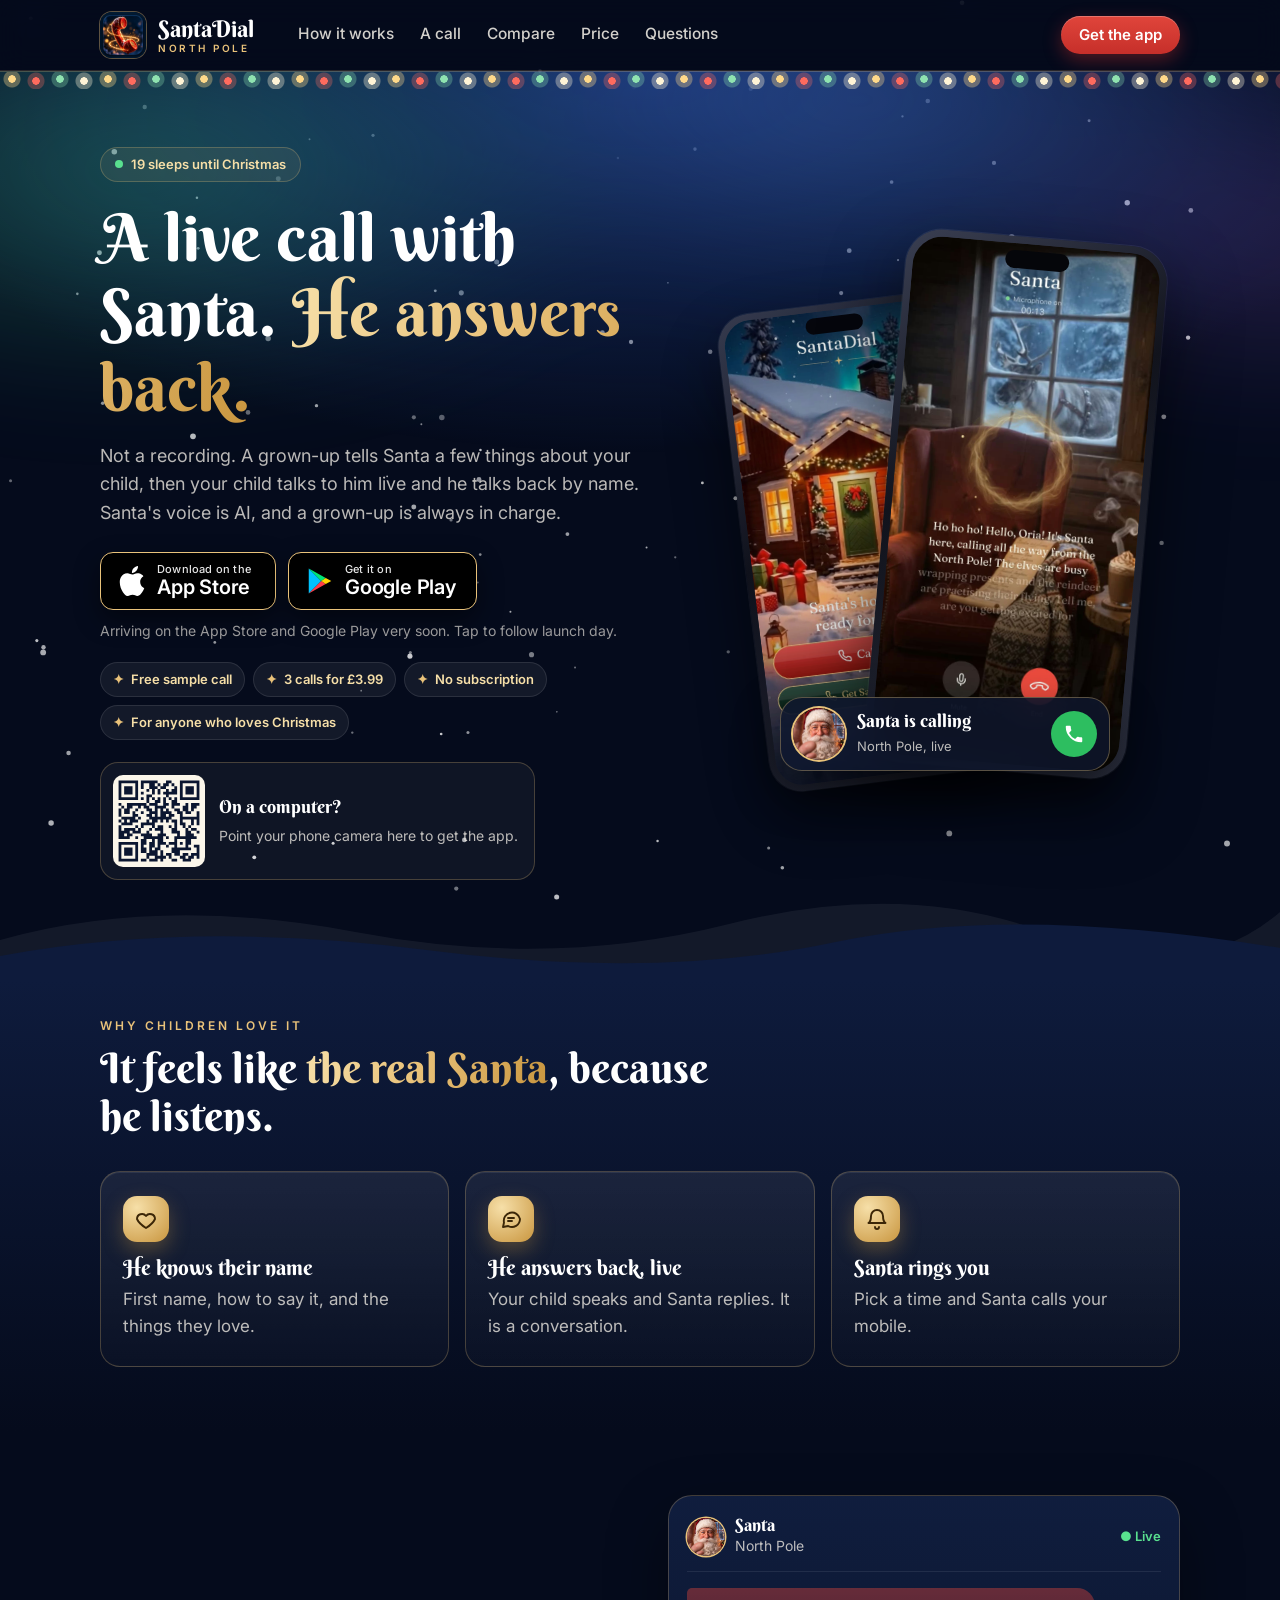
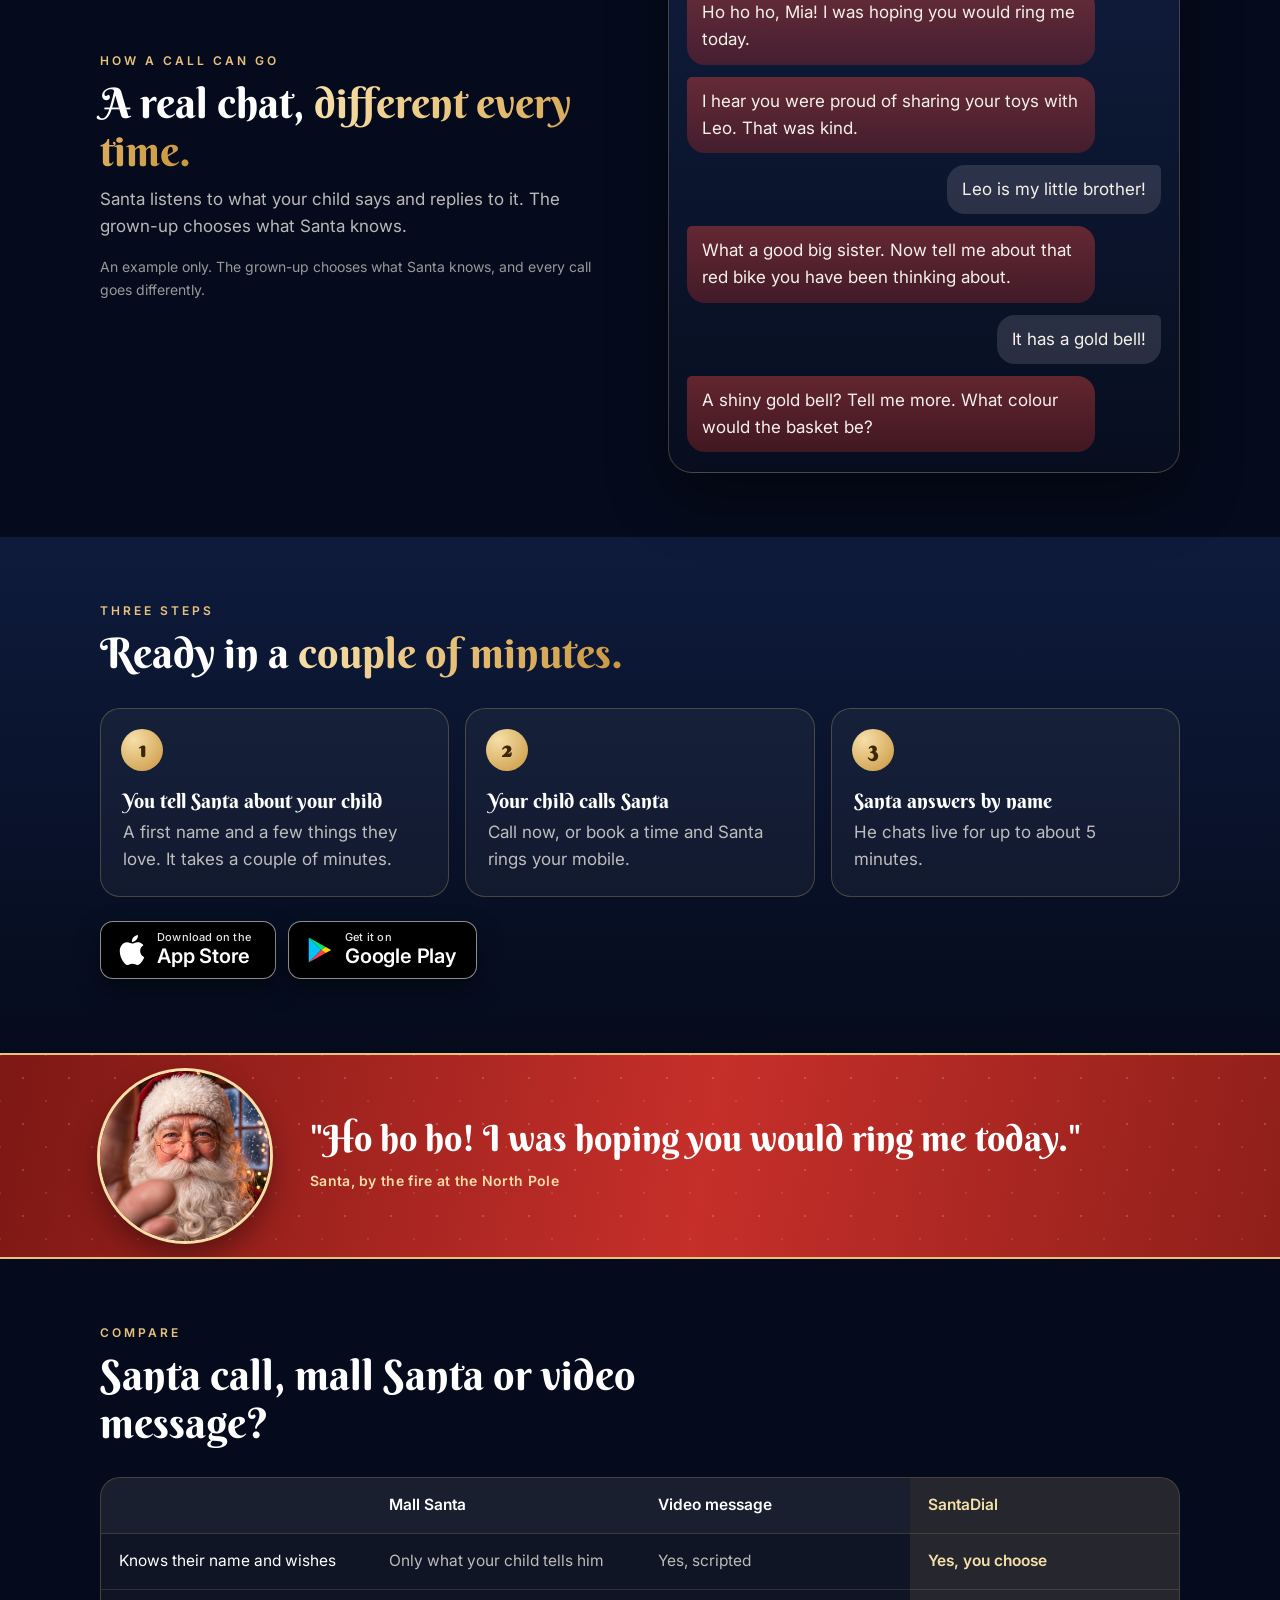
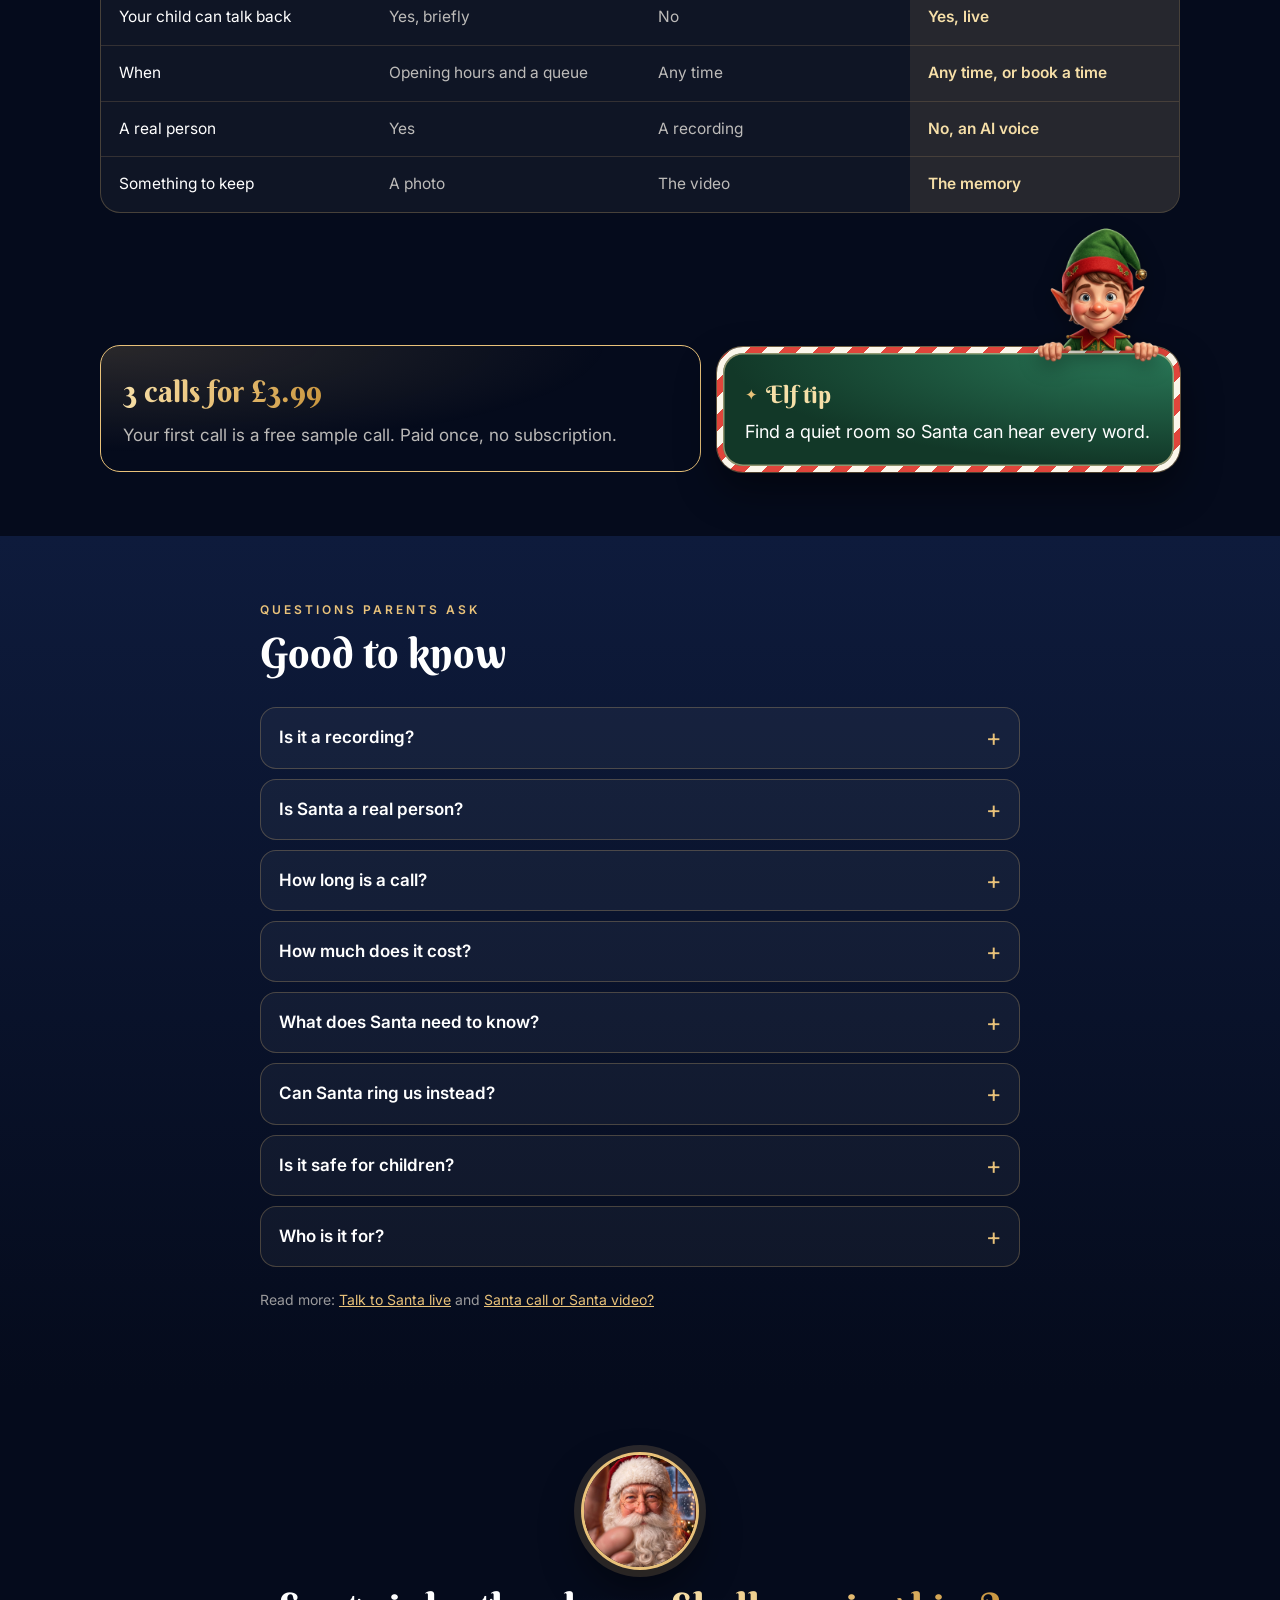
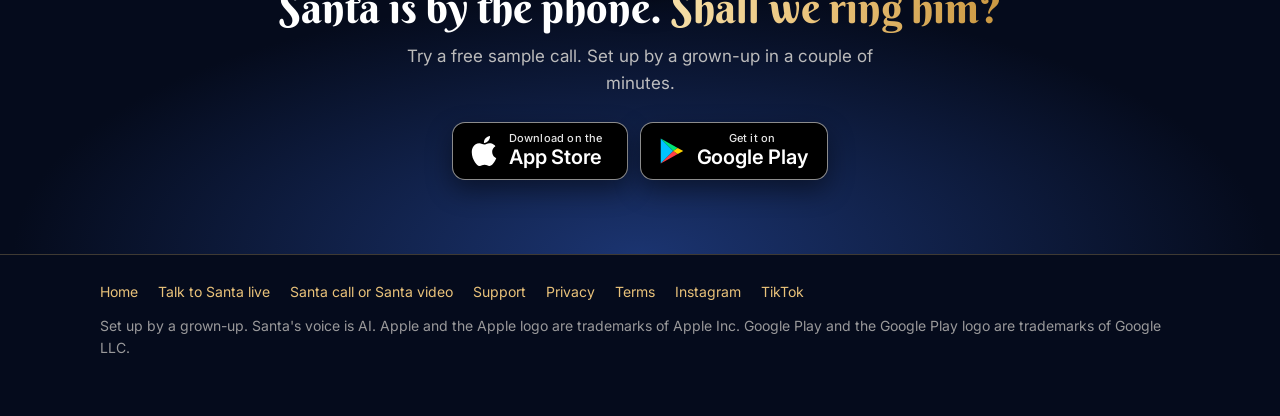
==== index.html @ 5e05ce65 "Redesign home page: nav bar, store buttons, festive font, Santa band, Elf tip block Co-Authored-By: " ====
<!doctype html>
<html lang="en-GB">
<head>
<meta charset="utf-8">
<meta name="viewport" content="width=device-width, initial-scale=1, viewport-fit=cover">
<title>SantaDial: a live call with Santa, not a recording</title>
<meta name="description" content="A live phone call with Santa who answers back by name. A grown-up sets it up and your child talks to him live. Try a free sample call.">
<meta property="og:title" content="SantaDial: a live call with Santa, not a recording">
<meta property="og:description" content="A live phone call with Santa who answers back by name. A grown-up sets it up and your child talks to him live. Try a free sample call.">
<meta property="og:image" content="https://santadial.app/img/og.jpg">
<meta property="og:url" content="https://santadial.app/">
<meta name="twitter:card" content="summary_large_image">
<meta name="theme-color" content="#060E22">
<link rel="canonical" href="https://santadial.app/">
<link rel="icon" href="img/logo-256.jpg">
<link rel="apple-touch-icon" href="img/logo-256.jpg">
<link rel="preconnect" href="https://fonts.googleapis.com">
<link rel="preconnect" href="https://fonts.gstatic.com" crossorigin>
<link href="https://fonts.googleapis.com/css2?family=Berkshire+Swash&family=Inter:wght@400;500;600&display=swap" rel="stylesheet">
<style>
:root{--night:#050B1C;--navy:#0B1630;--navy2:#111F42;--gold:#E9C27A;--gold2:#F6DFA8;--red:#C62F2A;--red2:#E0453B;--green:#1F5B43;--text:#F5F1E8;--muted:rgba(245,241,232,.76);--line:rgba(233,194,122,.26);--card:rgba(255,255,255,.045)}
*{box-sizing:border-box}
html{scroll-behavior:smooth}
body{margin:0;background:var(--night);color:var(--text);font:17px/1.6 Inter,-apple-system,BlinkMacSystemFont,"Segoe UI",sans-serif;-webkit-font-smoothing:antialiased;overflow-x:hidden}
img{max-width:100%;display:block}
a{color:var(--gold)}
h1,h2,h3{font-family:'Berkshire Swash',Georgia,serif;font-weight:400;color:#fff;line-height:1.14;margin:0}
p{margin:0 0 16px;color:var(--muted)}
.wrap{max-width:1120px;margin:0 auto;padding:0 20px}
.gold{background:linear-gradient(100deg,#F6DFA8 0%,#E9C27A 45%,#C9963F 100%);-webkit-background-clip:text;background-clip:text;color:transparent}
.eyebrow{font-size:12px;letter-spacing:3px;color:var(--gold);font-weight:600;text-transform:uppercase}

/* top bar */
.top{position:sticky;top:0;z-index:20;backdrop-filter:blur(14px);-webkit-backdrop-filter:blur(14px);background:rgba(5,11,28,.72);border-bottom:1px solid rgba(233,194,122,.16)}
.top .wrap{display:flex;align-items:center;justify-content:space-between;height:70px;gap:16px}
.links{display:none;gap:26px;margin:0 auto 0 28px}.links a{color:var(--text);text-decoration:none;font-weight:500;font-size:15.5px;opacity:.86;padding:6px 0;border-bottom:2px solid transparent;transition:.2s}.links a:hover{opacity:1;color:var(--gold2);border-color:var(--gold)}
.brand{display:flex;align-items:center;gap:12px;text-decoration:none;font-family:'Berkshire Swash',Georgia,serif;font-size:23px;color:#fff}
.brand small{display:block;font:600 10px/1 Inter,sans-serif;letter-spacing:2.5px;color:var(--gold);text-transform:uppercase;margin-top:3px}
.brand span{line-height:1}
.brand img{width:46px;height:46px;border-radius:12px;box-shadow:0 0 0 1px rgba(233,194,122,.4)}
.pill{display:inline-flex;align-items:center;height:38px;padding:0 18px;border-radius:19px;background:linear-gradient(180deg,var(--red2),var(--red));color:#fff;font-weight:600;font-size:15px;text-decoration:none;box-shadow:0 6px 18px rgba(198,47,42,.4),inset 0 1px 0 rgba(255,255,255,.25)}
.lights{height:18px;margin-bottom:-18px;position:relative;z-index:19;pointer-events:none;border-top:1px solid rgba(233,194,122,.25);
 background:radial-gradient(circle at 12px 7px,#FFD98A 0 3.5px,rgba(255,217,138,.35) 4px 8px,transparent 9px) 0 0/96px 18px repeat-x,
 radial-gradient(circle at 36px 9px,#FF6B5E 0 3.5px,rgba(255,107,94,.3) 4px 8px,transparent 9px) 0 0/96px 18px repeat-x,
 radial-gradient(circle at 60px 7px,#8FE3B0 0 3.5px,rgba(143,227,176,.3) 4px 8px,transparent 9px) 0 0/96px 18px repeat-x,
 radial-gradient(circle at 84px 9px,#FFF4D6 0 3.5px,rgba(255,244,214,.35) 4px 8px,transparent 9px) 0 0/96px 18px repeat-x;
 animation:twinkle 3.2s ease-in-out infinite}
@keyframes twinkle{0%,100%{opacity:1;filter:brightness(1.1)}50%{opacity:.62;filter:brightness(.85)}}

/* hero */
.hero{position:relative;padding:54px 0 0;overflow:hidden;background:radial-gradient(ellipse 90% 60% at 50% 0%,#17306a 0%,rgba(11,22,48,0) 70%)}
.aurora{position:absolute;inset:-10% -20% auto;height:70%;pointer-events:none;filter:blur(60px);opacity:.55;
 background:radial-gradient(ellipse 40% 50% at 22% 30%,rgba(64,224,170,.55),transparent 70%),radial-gradient(ellipse 35% 45% at 62% 18%,rgba(90,150,255,.5),transparent 70%),radial-gradient(ellipse 30% 40% at 86% 40%,rgba(170,110,255,.38),transparent 70%);
 animation:drift 16s ease-in-out infinite alternate}
@keyframes drift{from{transform:translate3d(-3%,0,0) scale(1)}to{transform:translate3d(4%,3%,0) scale(1.12)}}
.hero .wrap{position:relative;display:grid;gap:36px;align-items:center}
.chip{display:inline-flex;align-items:center;gap:8px;padding:6px 14px;border-radius:999px;border:1px solid var(--line);background:rgba(233,194,122,.08);font-size:13px;font-weight:600;color:var(--gold2);margin-bottom:18px}
.chip i{width:8px;height:8px;border-radius:50%;background:#59E08F;box-shadow:0 0 0 0 rgba(89,224,143,.7);animation:ping 1.8s infinite}
@keyframes ping{to{box-shadow:0 0 0 10px rgba(89,224,143,0)}}
h1{font-size:clamp(36px,6.2vw,66px);letter-spacing:0;margin-bottom:16px}
.lede{font-size:18px;max-width:540px}
.stores{display:flex;flex-wrap:wrap;gap:12px;margin:24px 0 10px}
.store{display:inline-flex;align-items:center;gap:10px;height:58px;padding:0 20px 0 16px;min-width:176px;border-radius:13px;background:#000;border:1px solid rgba(255,255,255,.55);color:#fff;text-decoration:none;font-size:20px;font-weight:600;line-height:1.05;letter-spacing:-.2px;transition:transform .18s ease,box-shadow .18s ease,border-color .18s ease;box-shadow:0 10px 26px rgba(0,0,0,.45)}
.store svg{width:30px;height:30px;flex:none}
.store small{display:block;font-size:11px;font-weight:500;letter-spacing:.2px;opacity:.9;margin-bottom:2px}
.store:hover,.store:focus-visible{transform:translateY(-2px);border-color:var(--gold);box-shadow:0 14px 34px rgba(0,0,0,.55),0 0 0 4px rgba(233,194,122,.22)}
.js-hero .store{border-color:var(--gold);animation:pulse 2.2s ease-out infinite}.js-hero .store+.store{animation-delay:1.1s}
@keyframes pulse{0%{box-shadow:0 10px 26px rgba(0,0,0,.45),0 0 0 0 rgba(233,194,122,.75)}60%,100%{box-shadow:0 10px 26px rgba(0,0,0,.45),0 0 0 16px rgba(233,194,122,0)}}
.store.mine{border-color:var(--gold);box-shadow:0 10px 26px rgba(0,0,0,.45),0 0 0 3px rgba(233,194,122,.28)}
.fine{font-size:14px;color:rgba(245,241,232,.62)}
.facts{list-style:none;padding:0;margin:20px 0 0;display:flex;flex-wrap:wrap;gap:8px}
.facts li{padding:6px 12px;border-radius:999px;background:rgba(255,255,255,.06);border:1px solid rgba(255,255,255,.1);color:var(--gold2);font-size:13px;font-weight:600}
.facts li::before{content:"\2726";margin-right:7px;color:var(--gold)}

/* phones */
.stage{position:relative;height:500px;max-width:420px;width:100%;margin:8px auto 0}
.phone{position:absolute;width:232px;aspect-ratio:560/1141;border-radius:36px;padding:7px;background:linear-gradient(145deg,#3a3f52,#11131c 40%,#2a2e3d);box-shadow:0 30px 70px rgba(0,0,0,.6),0 0 0 1px rgba(255,255,255,.08)}
.phone img{width:100%;height:100%;object-fit:cover;border-radius:30px}
.phone::after{content:"";position:absolute;top:14px;left:50%;width:64px;height:18px;margin-left:-32px;border-radius:10px;background:#05060a}
.p1{left:50%;margin-left:-60px;top:0;transform:rotate(5deg);z-index:2;animation:float 7s ease-in-out infinite}
.p2{left:50%;margin-left:-190px;top:38px;transform:rotate(-7deg) scale(.9);opacity:.92;animation:float 7s ease-in-out -3.5s infinite}
@keyframes float{50%{translate:0 -10px}}
.ring{position:absolute;z-index:3;left:50%;bottom:26px;transform:translateX(-50%);display:flex;align-items:center;gap:12px;width:min(330px,94%);padding:10px 12px;border-radius:22px;background:rgba(14,22,46,.82);backdrop-filter:blur(16px);-webkit-backdrop-filter:blur(16px);border:1px solid rgba(233,194,122,.35);box-shadow:0 18px 44px rgba(0,0,0,.55);text-decoration:none;color:#fff}
.ring img{width:52px;height:52px;border-radius:50%;object-fit:cover;box-shadow:0 0 0 2px var(--gold)}
.ring b{display:block;font-family:'Berkshire Swash',Georgia,serif;font-weight:500;font-size:18px;line-height:1.2}
.ring span{font-size:13px;color:var(--muted)}
.ring .go{margin-left:auto;width:46px;height:46px;border-radius:50%;background:#2DBE60;display:grid;place-items:center;flex:none;animation:ringing 1.6s infinite}
.ring .go svg{width:22px;height:22px}
@keyframes ringing{0%{box-shadow:0 0 0 0 rgba(45,190,96,.6)}70%,100%{box-shadow:0 0 0 16px rgba(45,190,96,0)}}
.drift{display:block;width:100%;height:90px;margin-top:10px;position:relative}

/* sections */
section{padding:64px 0;scroll-margin-top:70px}#price{scroll-margin-top:90px}
.snowy{background:linear-gradient(180deg,#0E1B3C 0%,var(--night) 100%)}
.head{max-width:640px;margin:0 0 30px}
h2{font-size:clamp(28px,4vw,42px);margin:10px 0 10px}
h3{font-size:21px;margin-bottom:6px}
.cards{display:grid;gap:16px}
.card{border:1px solid var(--line);border-radius:20px;padding:24px 22px 10px;background:linear-gradient(180deg,rgba(255,255,255,.07),rgba(255,255,255,.02));box-shadow:inset 0 1px 0 rgba(255,255,255,.08);transition:transform .25s ease,border-color .25s ease}
.card:hover{transform:translateY(-4px);border-color:rgba(233,194,122,.6)}
.ico{width:46px;height:46px;border-radius:14px;display:grid;place-items:center;margin-bottom:14px;background:radial-gradient(circle at 30% 25%,#F6DFA8,#C9963F);box-shadow:0 8px 20px rgba(201,150,63,.35)}
.ico svg{width:24px;height:24px;stroke:#3b2607;fill:none;stroke-width:1.9;stroke-linecap:round;stroke-linejoin:round}
.two{display:grid;gap:36px;align-items:center}
.chat{border:1px solid var(--line);border-radius:24px;padding:20px 18px 8px;background:linear-gradient(180deg,rgba(17,31,66,.9),rgba(8,14,32,.9));box-shadow:0 24px 60px rgba(0,0,0,.4)}
.chat .who{display:flex;align-items:center;gap:10px;padding-bottom:14px;margin-bottom:16px;border-bottom:1px solid rgba(255,255,255,.08);font-size:14px;color:var(--muted)}
.chat .who img{width:38px;height:38px;border-radius:50%;object-fit:cover;box-shadow:0 0 0 1.5px var(--gold)}
.chat .who b{display:block;color:#fff;font-family:'Berkshire Swash',Georgia,serif;font-weight:500;font-size:17px;line-height:1.1}
.chat .who em{margin-left:auto;font-style:normal;color:#59E08F;font-weight:600;font-size:13px}
.chat p{margin:0 0 12px;padding:11px 15px;border-radius:18px;max-width:86%;color:var(--text);width:fit-content}
.chat .s{background:linear-gradient(180deg,rgba(224,69,59,.42),rgba(198,47,42,.3));border-top-left-radius:5px}
.chat .k{background:rgba(255,255,255,.13);margin-left:auto;border-top-right-radius:5px}
.steps{counter-reset:s;list-style:none;padding:0;margin:0;display:grid;gap:16px}
.steps li{counter-increment:s;position:relative;padding:22px 22px 22px 78px;border:1px solid var(--line);border-radius:20px;background:var(--card);color:var(--muted)}
.steps li::before{content:counter(s);position:absolute;left:20px;top:20px;width:42px;height:42px;border-radius:50%;background:radial-gradient(circle at 30% 25%,#F6DFA8,#C9963F);color:#3b2607;text-align:center;line-height:42px;font-family:'Berkshire Swash',Georgia,serif;font-size:21px;font-weight:600}
.steps b{color:#fff;display:block;font-family:'Berkshire Swash',Georgia,serif;font-weight:500;font-size:20px;margin-bottom:2px}
.band{position:relative;background:linear-gradient(100deg,#7d1814 0%,#C62F2A 55%,#8f1f1a 100%);border-top:2px solid var(--gold);border-bottom:2px solid var(--gold);overflow:hidden}
.band::before{content:"";position:absolute;inset:0;background:radial-gradient(circle,rgba(255,255,255,.5) 1.2px,transparent 1.6px) 0 0/46px 46px,radial-gradient(circle,rgba(255,255,255,.3) 1px,transparent 1.4px) 23px 23px/46px 46px;opacity:.35}
.band .wrap{position:relative;display:flex;align-items:center;gap:22px;padding-top:26px;padding-bottom:26px}
.band img{width:112px;height:112px;border-radius:50%;object-fit:cover;flex:none;box-shadow:0 0 0 3px var(--gold2),0 14px 30px rgba(0,0,0,.4)}
.band blockquote{margin:0}.band blockquote p{font-family:'Berkshire Swash',Georgia,serif;font-size:clamp(22px,3.4vw,36px);line-height:1.2;color:#fff;margin:0 0 6px}
.band cite{font-style:normal;font-size:14px;font-weight:600;letter-spacing:.3px;color:var(--gold2)}
.tablebox{border:1px solid var(--line);border-radius:20px;overflow:hidden;background:var(--card)}
table{width:100%;border-collapse:collapse;font-size:14px;table-layout:fixed}
th,td{padding:13px 10px;border-bottom:1px solid rgba(233,194,122,.16);text-align:left;vertical-align:top;word-wrap:break-word;color:var(--muted)}
tr:last-child td{border-bottom:0}
th{color:#fff;font-weight:600;background:rgba(255,255,255,.04);font-size:13px;word-wrap:normal;padding-left:6px;padding-right:6px}
th.us,td.us{color:var(--gold2);background:rgba(233,194,122,.1);font-weight:600}
td:first-child{color:#fff;width:27%}
.offer{display:grid;gap:16px;margin-top:22px;align-items:end}
.price{border:1.5px solid var(--gold);border-radius:20px;padding:22px;background:radial-gradient(ellipse at 0% 0%,rgba(233,194,122,.16),transparent 60%)}
.price b{font-family:'Berkshire Swash',Georgia,serif;font-size:30px;font-weight:500}
.price p{margin:6px 0 0}
.elf{position:relative;margin-top:112px;padding:6px;border-radius:26px;background:repeating-linear-gradient(135deg,#E0453B 0 12px,#FBF6EA 12px 24px);box-shadow:0 18px 40px rgba(0,0,0,.45),0 0 0 1px rgba(233,194,122,.5)}
.elf .in{height:100%;border-radius:20px;padding:22px 22px 20px;background:radial-gradient(ellipse at 100% 0%,#2a7a59 0%,#123828 70%);box-shadow:inset 0 0 0 1.5px rgba(246,223,168,.55)}
.elf img{position:absolute;right:18px;bottom:calc(100% - 15px);width:128px;height:auto;z-index:2;filter:drop-shadow(0 6px 10px rgba(0,0,0,.35))}
.elf span{display:block;font-family:'Berkshire Swash',Georgia,serif;font-size:24px;color:var(--gold2);margin-bottom:4px}
.elf span::before{content:"\2726";font-size:15px;margin-right:8px;vertical-align:3px;color:var(--gold)}
.elf p{margin:0;color:#fff;font-size:18px}
details{border:1px solid var(--line);border-radius:16px;padding:0 18px;margin-bottom:10px;background:var(--card);transition:border-color .2s}
details[open]{border-color:rgba(233,194,122,.6)}
summary{cursor:pointer;color:#fff;font-weight:600;padding:16px 28px 16px 0;list-style:none;position:relative}
summary::-webkit-details-marker{display:none}
summary::after{content:"+";position:absolute;right:0;top:11px;font-size:24px;font-weight:400;color:var(--gold);transition:transform .2s}
details[open] summary::after{transform:rotate(45deg)}
details p{margin:0 0 16px}
.final{text-align:center;position:relative;overflow:hidden;background:radial-gradient(ellipse 70% 80% at 50% 100%,#1b3470 0%,var(--night) 70%)}
.final .santa{width:112px;height:112px;border-radius:50%;object-fit:cover;margin:0 auto 18px;box-shadow:0 0 0 3px var(--gold),0 0 0 10px rgba(233,194,122,.16),0 20px 40px rgba(0,0,0,.5)}
.final .stores{justify-content:center}
.final p{max-width:520px;margin-left:auto;margin-right:auto}
.qr{display:none;align-items:center;gap:14px;margin-top:22px;padding:12px 16px 12px 12px;border:1px solid var(--line);border-radius:18px;background:var(--card);width:fit-content}
.qr img{width:92px;height:92px;border-radius:10px}
.qr b{display:block;color:#fff;font-family:'Berkshire Swash',Georgia,serif;font-weight:500;font-size:18px}
.qr span{font-size:14px;color:var(--muted)}
footer{border-top:1px solid var(--line);padding:26px 0 110px;font-size:14px}
footer nav{display:flex;flex-wrap:wrap;gap:8px 20px;margin-bottom:12px}
footer a{text-decoration:none}footer a:hover{text-decoration:underline}

/* sticky mobile download bar */
.dock{position:fixed;left:10px;right:10px;bottom:calc(10px + env(safe-area-inset-bottom));z-index:30;display:flex;align-items:center;gap:10px;padding:9px 10px 9px 12px;border-radius:20px;background:rgba(10,18,40,.9);backdrop-filter:blur(16px);-webkit-backdrop-filter:blur(16px);border:1px solid rgba(233,194,122,.4);box-shadow:0 16px 40px rgba(0,0,0,.6);transform:translateY(140%);transition:transform .35s cubic-bezier(.2,.8,.2,1)}
.dock.on{transform:none}
.dock img{width:40px;height:40px;border-radius:10px}
.dock b{display:block;font-size:15px;color:#fff;line-height:1.2}
.dock span{font-size:12.5px;color:var(--muted)}
.dock .store{margin-left:auto;height:44px;min-width:0;padding:0 13px 0 10px;font-size:15px;border-radius:11px;box-shadow:none}
.dock .store svg{width:22px;height:22px}
.dock .store small{font-size:9px;margin-bottom:1px}
.dock .store.hide{display:none}

.rv{opacity:0;transform:translateY(22px);transition:opacity .7s ease,transform .7s ease}
.rv.in{opacity:1;transform:none}
:focus-visible{outline:2px solid var(--gold);outline-offset:3px}
@media(min-width:720px){.band img{width:170px;height:170px;margin:-10px 0}.band .wrap{gap:40px}.cards{grid-template-columns:repeat(3,1fr)}.steps{grid-template-columns:repeat(3,1fr)}.steps li{padding:76px 22px 22px}.offer{grid-template-columns:1.3fr 1fr}table{font-size:15.5px}th,td{padding:15px 18px}th{font-size:15.5px;padding:15px 18px}}
@media(min-width:940px){.links{display:flex}.hero{padding-top:76px}.hero .wrap{grid-template-columns:1.1fr .9fr}.stage{height:560px}.phone{width:262px}.p2{margin-left:-215px}.two{grid-template-columns:1fr 1fr;gap:56px}.qr{display:flex}.dock{display:none}footer{padding-bottom:40px}}
@media(max-width:380px){.store{min-width:0;flex:1;padding:0 12px 0 10px;font-size:17px}.store svg{width:26px;height:26px}}
@media(prefers-reduced-motion:reduce){*{animation:none!important;scroll-behavior:auto}.rv{opacity:1;transform:none;transition:none}}
</style>
<script type="application/ld+json">{"@context": "https://schema.org", "@type": "FAQPage", "mainEntity": [{"@type": "Question", "name": "Is it a recording?", "acceptedAnswer": {"@type": "Answer", "text": "No. Santa answers live. He listens to what your child says and replies to it, so every call goes a little differently."}}, {"@type": "Question", "name": "Is Santa a real person?", "acceptedAnswer": {"@type": "Answer", "text": "No. Santa's voice is AI, and we say so up front. A grown-up sets everything up and stays in charge."}}, {"@type": "Question", "name": "How long is a call?", "acceptedAnswer": {"@type": "Answer", "text": "A call lasts up to about 5 minutes. Santa wraps up kindly, and may run slightly over so he can answer your child's last question."}}, {"@type": "Question", "name": "How much does it cost?", "acceptedAnswer": {"@type": "Answer", "text": "Your first call is a free sample call, once per family. It is a short taste of the full call, which lasts up to about 5 minutes. After that it is 3 calls for £3.99 in the UK, paid once with no subscription. The price in your own store may differ."}}, {"@type": "Question", "name": "What does Santa need to know?", "acceptedAnswer": {"@type": "Answer", "text": "Just a first name. You can also tell him how to say it, their age, brothers and sisters, pets, wishes and what they are proud of. We never ask for a surname, address, school or photos."}}, {"@type": "Question", "name": "Can Santa ring us instead?", "acceptedAnswer": {"@type": "Answer", "text": "Yes. In the grown-ups area you confirm your own UK mobile number with a text code and choose a time. Santa rings you then, and it uses one call."}}, {"@type": "Question", "name": "Is it safe for children?", "acceptedAnswer": {"@type": "Answer", "text": "Grown-ups set it up behind a grown-ups check. Santa never asks children for personal information. If a child shares something sensitive he responds kindly and points them to a trusted grown-up. The app has no adverts and no tracking."}}, {"@type": "Question", "name": "Who is it for?", "acceptedAnswer": {"@type": "Answer", "text": "It is for anyone who loves Christmas. Many callers are children, and big kids, grandparents and whole families are just as welcome. A carer or family member can also set it up for an older person, for example someone with a learning disability."}}]}</script>
</head>
<body><div id="page">

<header class="top"><div class="wrap">
 <a class="brand" href="./"><img src="img/logo-256.jpg" alt="SantaDial logo" width="46" height="46"><span>SantaDial<small>North Pole</small></span></a>
 <nav class="links" aria-label="Main"><a href="#how">How it works</a><a href="#call">A call</a><a href="#compare">Compare</a><a href="#price">Price</a><a href="#faq">Questions</a></nav>
 <a class="pill js-best" href="get/?src=home">Get the app</a>
</div></header>
<div class="lights" aria-hidden="true"></div>

<main>
<div class="hero">
 <div class="aurora" aria-hidden="true"></div>
 <div class="wrap">
  <div>
   <div class="chip"><i></i><span id="sleeps">Santa is taking calls at the North Pole</span></div>
   <h1>A live call with Santa. <span class="gold">He answers back.</span></h1>
   <p class="lede">Not a recording. A grown-up tells Santa a few things about your child, then your child talks to him live and he talks back by name. Santa's voice is AI, and a grown-up is always in charge.</p>
   <div class="stores js-hero">
 <a class="store js-ios" href="get/?src=home" aria-label="Download on the App Store"><svg viewBox="0 0 24 24" aria-hidden="true"><path fill="#fff" d="M12.152 6.896c-.948 0-2.415-1.078-3.96-1.04-2.04.027-3.91 1.183-4.961 3.014-2.117 3.675-.546 9.103 1.519 12.09 1.013 1.454 2.208 3.09 3.792 3.039 1.52-.065 2.09-.987 3.935-.987 1.831 0 2.35.987 3.96.948 1.637-.026 2.676-1.48 3.676-2.948 1.156-1.688 1.636-3.325 1.662-3.415-.039-.013-3.182-1.221-3.22-4.857-.026-3.04 2.48-4.494 2.597-4.559-1.429-2.09-3.623-2.324-4.39-2.376-2-.156-3.675 1.09-4.61 1.09zM15.53 3.83c.843-1.012 1.4-2.427 1.245-3.83-1.207.052-2.662.805-3.532 1.818-.78.896-1.454 2.338-1.273 3.714 1.338.104 2.715-.688 3.559-1.701"/></svg><span><small>Download on the</small>App Store</span></a>
 <a class="store js-android" href="get/?src=home" aria-label="Get it on Google Play"><svg viewBox="0 0 24 24" aria-hidden="true"><polygon fill="#00C3FF" points="3,2 3,22 13,12"/><polygon fill="#00E676" points="3,2 13,12 16.6,9.6"/><polygon fill="#FF3D47" points="3,22 13,12 16.6,14.4"/><polygon fill="#FFD400" points="16.6,9.6 21,12 16.6,14.4 13,12"/></svg><span><small>Get it on</small>Google Play</span></a>
</div>
   <p class="fine" id="storenote">Try a free sample call. For iPhone and Android.</p>
   <ul class="facts"><li>Free sample call</li><li>3 calls for £3.99</li><li>No subscription</li><li>For anyone who loves Christmas</li></ul>
   <div class="qr"><img src="img/qr-get.svg" alt="QR code to get the SantaDial app" width="92" height="92"><div><b>On a computer?</b><span>Point your phone camera here to get the app.</span></div></div>
  </div>
  <div class="stage">
   <div class="phone p2"><img src="img/screen-home.jpg" alt="SantaDial app home screen showing Santa's cottage and a Call Santa button" width="560" height="1141"></div>
   <div class="phone p1"><img src="img/screen-call.jpg" alt="A live SantaDial call with Santa's words on screen" width="560" height="1141"></div>
   <a class="ring js-best" href="get/?src=home" aria-label="Santa is calling. Get the app to answer."><img src="img/santa.jpg" alt="" width="52" height="52"><div><b>Santa is calling</b><span>North Pole, live</span></div><div class="go"><svg viewBox="0 0 24 24" fill="#fff"><path d="M6.6 10.8a15.1 15.1 0 0 0 6.6 6.6l2.2-2.2a1 1 0 0 1 1-.25c1.1.37 2.3.57 3.6.57a1 1 0 0 1 1 1V20a1 1 0 0 1-1 1A17 17 0 0 1 3 4a1 1 0 0 1 1-1h3.5a1 1 0 0 1 1 1c0 1.25.2 2.45.57 3.57a1 1 0 0 1-.25 1z"/></svg></div></a>
  </div>
 </div>
 <svg class="drift" viewBox="0 0 1440 90" preserveAspectRatio="none" aria-hidden="true"><path fill="rgba(255,255,255,.06)" d="M0 50 Q180 5 400 42 T820 34 T1180 44 T1440 22 V90 H0Z"/><path fill="#0E1B3C" d="M0 66 Q220 30 480 60 T940 52 T1440 58 V90 H0Z"/></svg>
</div>

<section class="snowy" id="how" style="padding-top:36px"><div class="wrap">
 <div class="head rv"><div class="eyebrow">Why children love it</div><h2>It feels like <span class="gold">the real Santa</span>, because he listens.</h2></div>
 <div class="cards">
  <div class="card rv"><div class="ico"><svg viewBox="0 0 24 24"><path d="M12 21s-7-4.4-9-9a5 5 0 0 1 9-3 5 5 0 0 1 9 3c-2 4.6-9 9-9 9z"/></svg></div><h3>He knows their name</h3><p>First name, how to say it, and the things they love.</p></div>
  <div class="card rv"><div class="ico"><svg viewBox="0 0 24 24"><path d="M21 12a8 8 0 0 1-11.8 7L4 20l1-4.5A8 8 0 1 1 21 12z"/><path d="M9 11h6M9 14h4"/></svg></div><h3>He answers back, live</h3><p>Your child speaks and Santa replies. It is a conversation.</p></div>
  <div class="card rv"><div class="ico"><svg viewBox="0 0 24 24"><path d="M6 9a6 6 0 1 1 12 0c0 6 2.5 7 2.5 7h-17S6 15 6 9z"/><path d="M10 20a2 2 0 0 0 4 0"/></svg></div><h3>Santa rings you</h3><p>Pick a time and Santa calls your mobile.</p></div>
 </div>
</div></section>

<section id="call"><div class="wrap two">
 <div class="rv">
  <div class="eyebrow">How a call can go</div>
  <h2>A real chat, <span class="gold">different every time.</span></h2>
  <p>Santa listens to what your child says and replies to it. The grown-up chooses what Santa knows.</p>
  <p class="fine">An example only. The grown-up chooses what Santa knows, and every call goes differently.</p>
 </div>
 <div class="chat rv" role="img" aria-label="Example conversation between Santa and a child called Mia">
  <div class="who"><img src="img/santa.jpg" alt="" width="38" height="38"><div><b>Santa</b>North Pole</div><em>&#9679; Live</em></div>
  <p class="s">Ho ho ho, Mia! I was hoping you would ring me today.</p>
  <p class="s">I hear you were proud of sharing your toys with Leo. That was kind.</p>
  <p class="k">Leo is my little brother!</p>
  <p class="s">What a good big sister. Now tell me about that red bike you have been thinking about.</p>
  <p class="k">It has a gold bell!</p>
  <p class="s">A shiny gold bell? Tell me more. What colour would the basket be?</p>
 </div>
</div></section>

<section class="snowy"><div class="wrap">
 <div class="head rv"><div class="eyebrow">Three steps</div><h2>Ready in a <span class="gold">couple of minutes.</span></h2></div>
 <ol class="steps">
  <li class="rv"><b>You tell Santa about your child</b>A first name and a few things they love. It takes a couple of minutes.</li>
  <li class="rv"><b>Your child calls Santa</b>Call now, or book a time and Santa rings your mobile.</li>
  <li class="rv"><b>Santa answers by name</b>He chats live for up to about 5 minutes.</li>
 </ol>
 <div class="stores rv">
 <a class="store js-ios" href="get/?src=home" aria-label="Download on the App Store"><svg viewBox="0 0 24 24" aria-hidden="true"><path fill="#fff" d="M12.152 6.896c-.948 0-2.415-1.078-3.96-1.04-2.04.027-3.91 1.183-4.961 3.014-2.117 3.675-.546 9.103 1.519 12.09 1.013 1.454 2.208 3.09 3.792 3.039 1.52-.065 2.09-.987 3.935-.987 1.831 0 2.35.987 3.96.948 1.637-.026 2.676-1.48 3.676-2.948 1.156-1.688 1.636-3.325 1.662-3.415-.039-.013-3.182-1.221-3.22-4.857-.026-3.04 2.48-4.494 2.597-4.559-1.429-2.09-3.623-2.324-4.39-2.376-2-.156-3.675 1.09-4.61 1.09zM15.53 3.83c.843-1.012 1.4-2.427 1.245-3.83-1.207.052-2.662.805-3.532 1.818-.78.896-1.454 2.338-1.273 3.714 1.338.104 2.715-.688 3.559-1.701"/></svg><span><small>Download on the</small>App Store</span></a>
 <a class="store js-android" href="get/?src=home" aria-label="Get it on Google Play"><svg viewBox="0 0 24 24" aria-hidden="true"><polygon fill="#00C3FF" points="3,2 3,22 13,12"/><polygon fill="#00E676" points="3,2 13,12 16.6,9.6"/><polygon fill="#FF3D47" points="3,22 13,12 16.6,14.4"/><polygon fill="#FFD400" points="16.6,9.6 21,12 16.6,14.4 13,12"/></svg><span><small>Get it on</small>Google Play</span></a>
</div>
</div></section>

<div class="band"><div class="wrap">
 <img class="rv" src="img/santa.jpg" alt="Santa leaning in close to the camera at the North Pole" width="560" height="560" loading="lazy">
 <blockquote class="rv"><p>"Ho ho ho! I was hoping you would ring me today."</p><cite>Santa, by the fire at the North Pole</cite></blockquote>
</div></div>

<section id="compare"><div class="wrap">
 <div class="head rv"><div class="eyebrow">Compare</div><h2>Santa call, mall Santa or video message?</h2></div>
 <div class="tablebox rv"><table>
<tr><th></th><th>Mall Santa</th><th>Video message</th><th class="us">SantaDial</th></tr>
<tr><td>Knows their name and wishes</td><td>Only what your child tells him</td><td>Yes, scripted</td><td class="us">Yes, you choose</td></tr>
<tr><td>Your child can talk back</td><td>Yes, briefly</td><td>No</td><td class="us">Yes, live</td></tr>
<tr><td>When</td><td>Opening hours and a queue</td><td>Any time</td><td class="us">Any time, or book a time</td></tr>
<tr><td>A real person</td><td>Yes</td><td>A recording</td><td class="us">No, an AI voice</td></tr>
<tr><td>Something to keep</td><td>A photo</td><td>The video</td><td class="us">The memory</td></tr>
 </table></div>
 <div class="offer" id="price">
  <div class="price rv"><b class="gold" style="font-style:normal">3 calls for £3.99</b><p>Your first call is a free sample call. Paid once, no subscription.</p></div>
  <div class="elf rv"><img src="img/elf.png" alt="A smiling Christmas elf holding up the tip" width="330" height="350" loading="lazy"><div class="in"><span>Elf tip</span><p>Find a quiet room so Santa can hear every word.</p></div></div>
 </div>
</div></section>

<section class="snowy" id="faq"><div class="wrap" style="max-width:800px">
 <div class="head rv"><div class="eyebrow">Questions parents ask</div><h2>Good to know</h2></div>
<details><summary>Is it a recording?</summary><p>No. Santa answers live. He listens to what your child says and replies to it, so every call goes a little differently.</p></details>
<details><summary>Is Santa a real person?</summary><p>No. Santa&#x27;s voice is AI, and we say so up front. A grown-up sets everything up and stays in charge.</p></details>
<details><summary>How long is a call?</summary><p>A call lasts up to about 5 minutes. Santa wraps up kindly, and may run slightly over so he can answer your child&#x27;s last question.</p></details>
<details><summary>How much does it cost?</summary><p>Your first call is a free sample call, once per family. It is a short taste of the full call, which lasts up to about 5 minutes. After that it is 3 calls for £3.99 in the UK, paid once with no subscription. The price in your own store may differ.</p></details>
<details><summary>What does Santa need to know?</summary><p>Just a first name. You can also tell him how to say it, their age, brothers and sisters, pets, wishes and what they are proud of. We never ask for a surname, address, school or photos.</p></details>
<details><summary>Can Santa ring us instead?</summary><p>Yes. In the grown-ups area you confirm your own UK mobile number with a text code and choose a time. Santa rings you then, and it uses one call.</p></details>
<details><summary>Is it safe for children?</summary><p>Grown-ups set it up behind a grown-ups check. Santa never asks children for personal information. If a child shares something sensitive he responds kindly and points them to a trusted grown-up. The app has no adverts and no tracking.</p></details>
<details><summary>Who is it for?</summary><p>It is for anyone who loves Christmas. Many callers are children, and big kids, grandparents and whole families are just as welcome. A carer or family member can also set it up for an older person, for example someone with a learning disability.</p></details>
 <p class="fine" style="margin-top:22px">Read more: <a href="talk-to-santa-live/">Talk to Santa live</a> and <a href="santa-call-vs-santa-video/">Santa call or Santa video?</a></p>
</div></section>

<section class="final"><div class="wrap">
 <img class="santa rv" src="img/santa.jpg" alt="Santa taking a selfie at the North Pole" width="112" height="112" loading="lazy">
 <h2 class="rv">Santa is by the phone. <span class="gold">Shall we ring him?</span></h2>
 <p class="rv">Try a free sample call. Set up by a grown-up in a couple of minutes.</p>
 <div class="stores rv">
 <a class="store js-ios" href="get/?src=home" aria-label="Download on the App Store"><svg viewBox="0 0 24 24" aria-hidden="true"><path fill="#fff" d="M12.152 6.896c-.948 0-2.415-1.078-3.96-1.04-2.04.027-3.91 1.183-4.961 3.014-2.117 3.675-.546 9.103 1.519 12.09 1.013 1.454 2.208 3.09 3.792 3.039 1.52-.065 2.09-.987 3.935-.987 1.831 0 2.35.987 3.96.948 1.637-.026 2.676-1.48 3.676-2.948 1.156-1.688 1.636-3.325 1.662-3.415-.039-.013-3.182-1.221-3.22-4.857-.026-3.04 2.48-4.494 2.597-4.559-1.429-2.09-3.623-2.324-4.39-2.376-2-.156-3.675 1.09-4.61 1.09zM15.53 3.83c.843-1.012 1.4-2.427 1.245-3.83-1.207.052-2.662.805-3.532 1.818-.78.896-1.454 2.338-1.273 3.714 1.338.104 2.715-.688 3.559-1.701"/></svg><span><small>Download on the</small>App Store</span></a>
 <a class="store js-android" href="get/?src=home" aria-label="Get it on Google Play"><svg viewBox="0 0 24 24" aria-hidden="true"><polygon fill="#00C3FF" points="3,2 3,22 13,12"/><polygon fill="#00E676" points="3,2 13,12 16.6,9.6"/><polygon fill="#FF3D47" points="3,22 13,12 16.6,14.4"/><polygon fill="#FFD400" points="16.6,9.6 21,12 16.6,14.4 13,12"/></svg><span><small>Get it on</small>Google Play</span></a>
</div>
</div></section>
</main>

<footer><div class="wrap">
 <nav><a href="./">Home</a><a href="talk-to-santa-live/">Talk to Santa live</a><a href="santa-call-vs-santa-video/">Santa call or Santa video</a><a href="support/">Support</a><a href="privacy/">Privacy</a><a href="terms/">Terms</a><a href="https://www.instagram.com/santa_dial/">Instagram</a><a href="https://www.tiktok.com/@santa_dial">TikTok</a></nav>
 <p class="fine">Set up by a grown-up. Santa's voice is AI. Apple and the Apple logo are trademarks of Apple Inc. Google Play and the Google Play logo are trademarks of Google LLC.</p>
</div></footer>

<div class="dock" id="dock">
 <img src="img/logo-256.jpg" alt="" width="40" height="40">
 <div><b>SantaDial</b><span>Free sample call</span></div>
 <a class="store js-ios" href="get/?src=home" aria-label="Download on the App Store"><svg viewBox="0 0 24 24" aria-hidden="true"><path fill="#fff" d="M12.152 6.896c-.948 0-2.415-1.078-3.96-1.04-2.04.027-3.91 1.183-4.961 3.014-2.117 3.675-.546 9.103 1.519 12.09 1.013 1.454 2.208 3.09 3.792 3.039 1.52-.065 2.09-.987 3.935-.987 1.831 0 2.35.987 3.96.948 1.637-.026 2.676-1.48 3.676-2.948 1.156-1.688 1.636-3.325 1.662-3.415-.039-.013-3.182-1.221-3.22-4.857-.026-3.04 2.48-4.494 2.597-4.559-1.429-2.09-3.623-2.324-4.39-2.376-2-.156-3.675 1.09-4.61 1.09zM15.53 3.83c.843-1.012 1.4-2.427 1.245-3.83-1.207.052-2.662.805-3.532 1.818-.78.896-1.454 2.338-1.273 3.714 1.338.104 2.715-.688 3.559-1.701"/></svg><span><small>Download on the</small>App Store</span></a>
 <a class="store js-android" href="get/?src=home" aria-label="Get it on Google Play"><svg viewBox="0 0 24 24" aria-hidden="true"><polygon fill="#00C3FF" points="3,2 3,22 13,12"/><polygon fill="#00E676" points="3,2 13,12 16.6,9.6"/><polygon fill="#FF3D47" points="3,22 13,12 16.6,14.4"/><polygon fill="#FFD400" points="16.6,9.6 21,12 16.6,14.4 13,12"/></svg><span><small>Get it on</small>Google Play</span></a>
</div>

</div>
<script>
// LAUNCH SWITCHES: set to true when each store is live (same switches as get/index.html).
var IOS_LIVE = false;
var ANDROID_LIVE = false;
var APPLE_PT = ""; // Apple campaign provider token, optional
var IOS_URL = "https://apps.apple.com/app/id6823800189";
var ANDROID_URL = "https://play.google.com/store/apps/details?id=com.santadial.app";
(function () {
  var $$ = function (s) { return Array.prototype.slice.call(document.querySelectorAll(s)); };
  var src = (new URLSearchParams(location.search).get("src") || "home").replace(/[^a-z0-9_-]/gi, "").slice(0, 30) || "home";
  var soon = "get/?src=" + src;
  var ios = IOS_LIVE ? (APPLE_PT ? IOS_URL + "?pt=" + APPLE_PT + "&ct=" + src + "&mt=8" : IOS_URL) : soon;
  var android = ANDROID_LIVE ? ANDROID_URL + "&referrer=" + encodeURIComponent("utm_source=" + src + "&utm_medium=website") : soon;
  $$(".js-ios").forEach(function (a) { a.href = ios; });
  $$(".js-android").forEach(function (a) { a.href = android; });
  var ua = navigator.userAgent || "", isIOS = /iPhone|iPad|iPod/i.test(ua), isAndroid = /Android/i.test(ua);
  // Highlight this visitor's own store, and show only that one in the sticky bar.
  if (isIOS || isAndroid) {
    $$(isIOS ? ".js-ios" : ".js-android").forEach(function (a) { a.classList.add("mine"); });
    $$("#dock " + (isIOS ? ".js-android" : ".js-ios")).forEach(function (a) { a.classList.add("hide"); });
  } else { $$("#dock .js-android").forEach(function (a) { a.classList.add("hide"); }); }
  $$(".js-best").forEach(function (a) { a.href = isAndroid ? android : isIOS ? ios : soon; });
  if (!IOS_LIVE && !ANDROID_LIVE) document.getElementById("storenote").textContent = "Arriving on the App Store and Google Play very soon. Tap to follow launch day.";
  else if (!IOS_LIVE) document.getElementById("storenote").textContent = "Try a free sample call. On Google Play now, iPhone very soon.";
  else if (!ANDROID_LIVE) document.getElementById("storenote").textContent = "Try a free sample call. On the App Store now, Android very soon.";
  // Sleeps until Christmas
  var now = new Date(), y = now.getFullYear(), xmas = new Date(y, 11, 25);
  var days = Math.ceil((xmas - new Date(y, now.getMonth(), now.getDate())) / 864e5);
  if (days > 0 && days <= 120) document.getElementById("sleeps").textContent = days + (days === 1 ? " sleep" : " sleeps") + " until Christmas";
  // Sticky download bar appears once the hero buttons scroll away
  var dock = document.getElementById("dock"), hero = document.querySelector(".js-hero");
  if ("IntersectionObserver" in window) {
    new IntersectionObserver(function (e) { dock.classList.toggle("on", !e[0].isIntersecting && e[0].boundingClientRect.top < 0); }).observe(hero);
    var io = new IntersectionObserver(function (es) { es.forEach(function (e) { if (e.isIntersecting) { e.target.classList.add("in"); io.unobserve(e.target); } }); }, { rootMargin: "0px 0px -8% 0px" });
    $$(".rv").forEach(function (el, i) { el.style.transitionDelay = (i % 3) * 80 + "ms"; io.observe(el); });
  } else { $$(".rv").forEach(function (el) { el.classList.add("in"); }); }
})();
</script>
<script src="snow.js"></script>
</body></html>
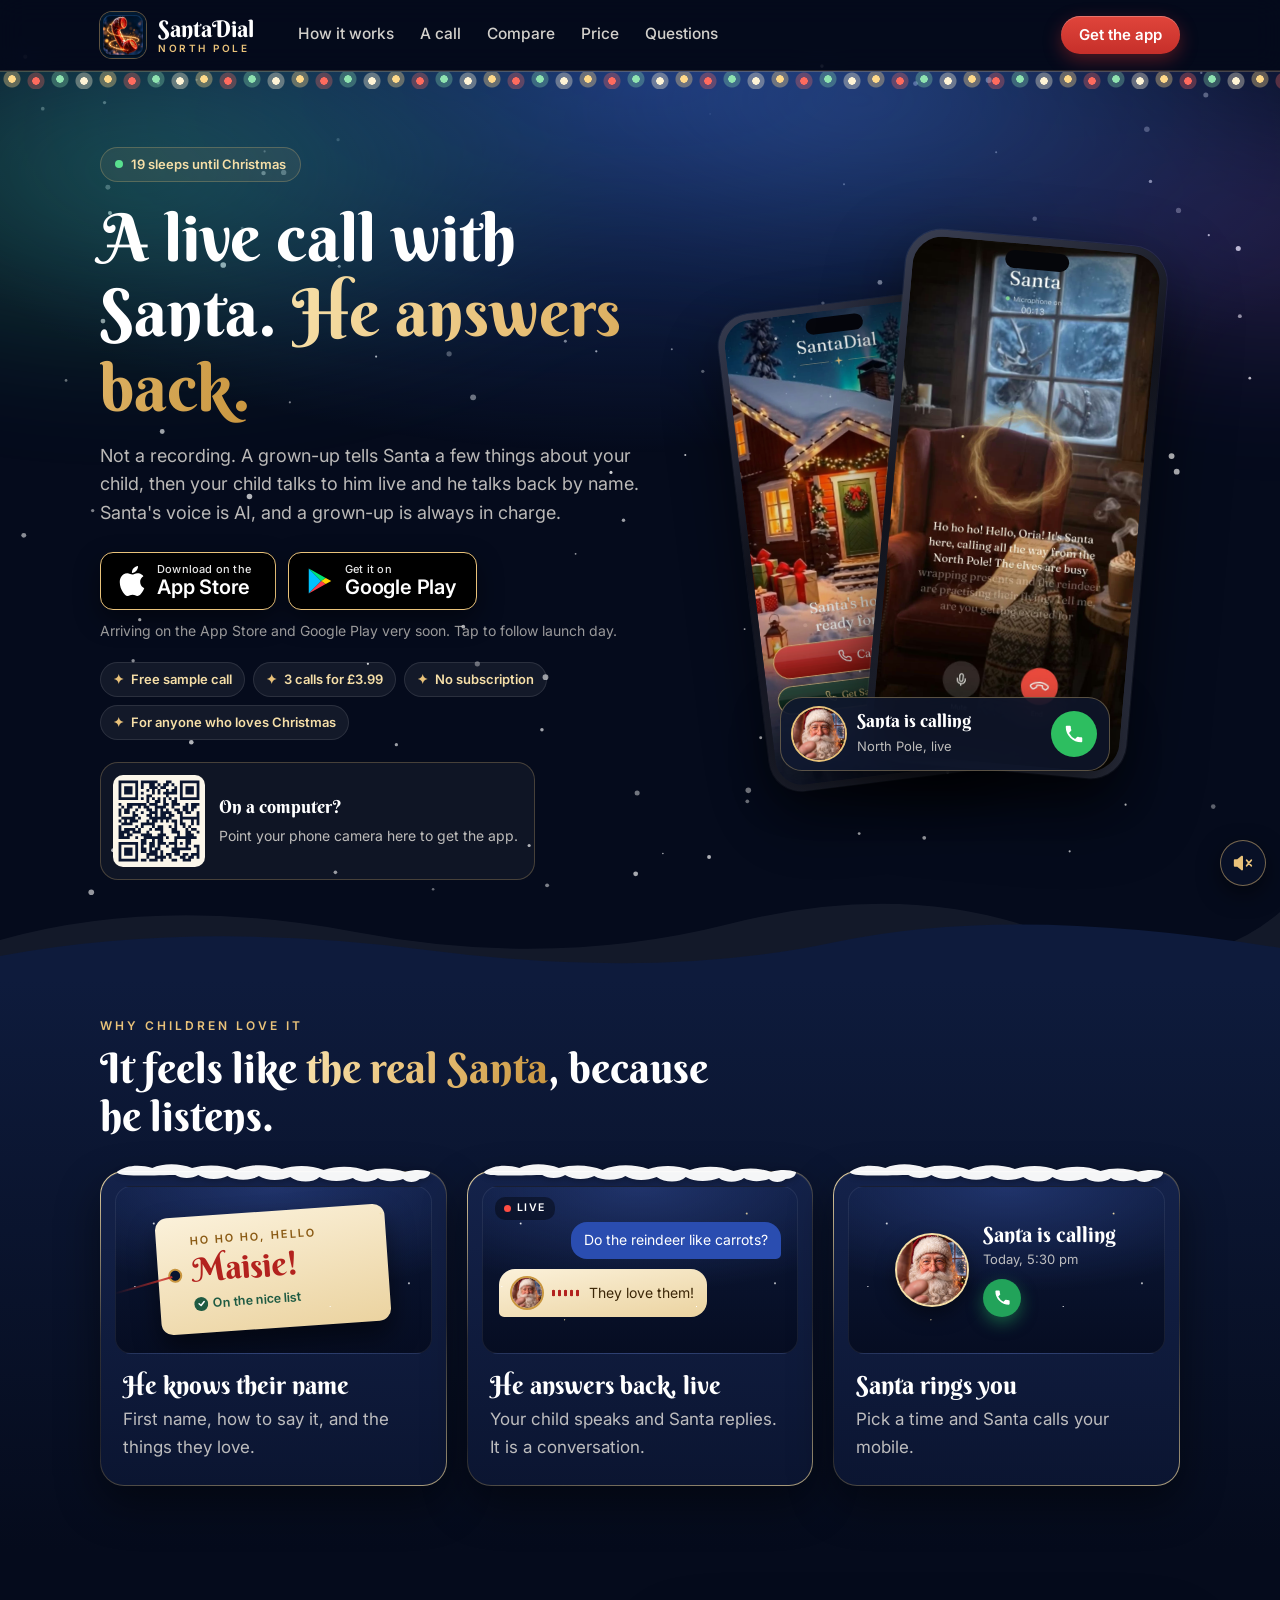
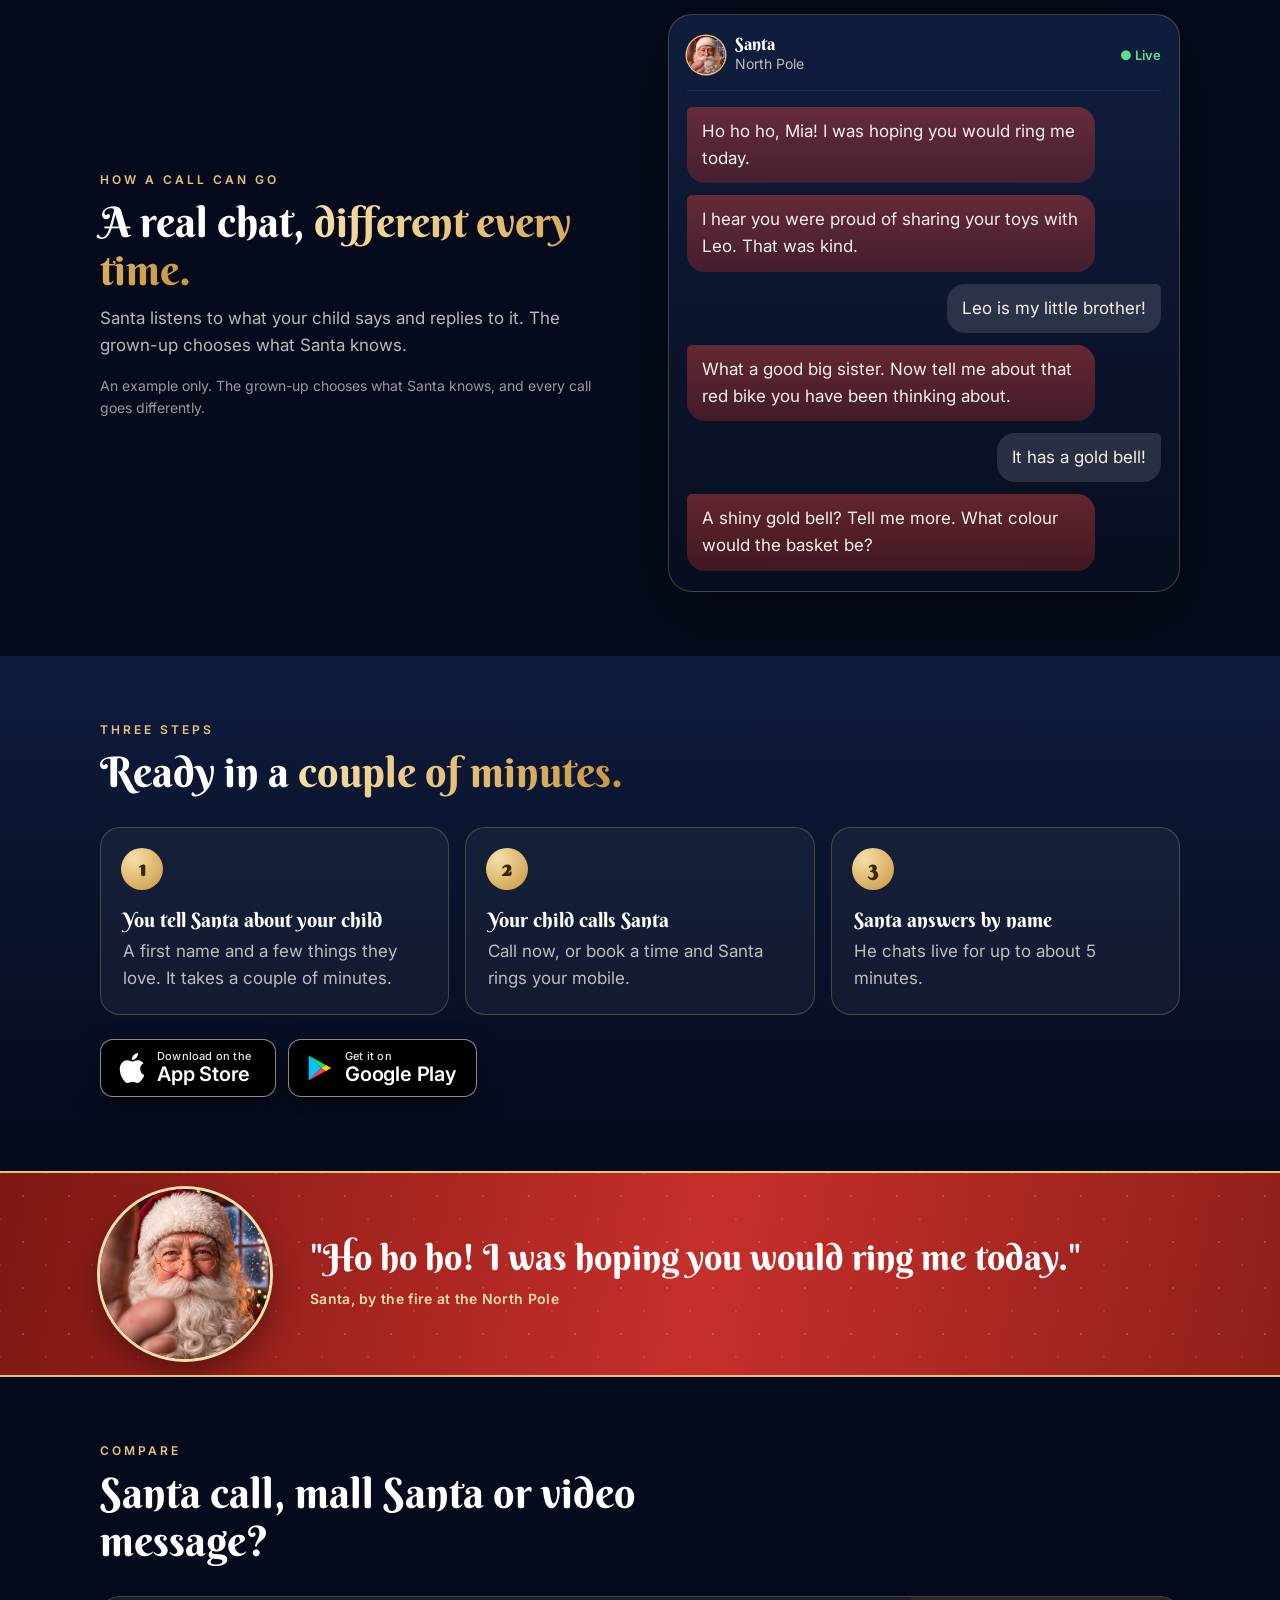
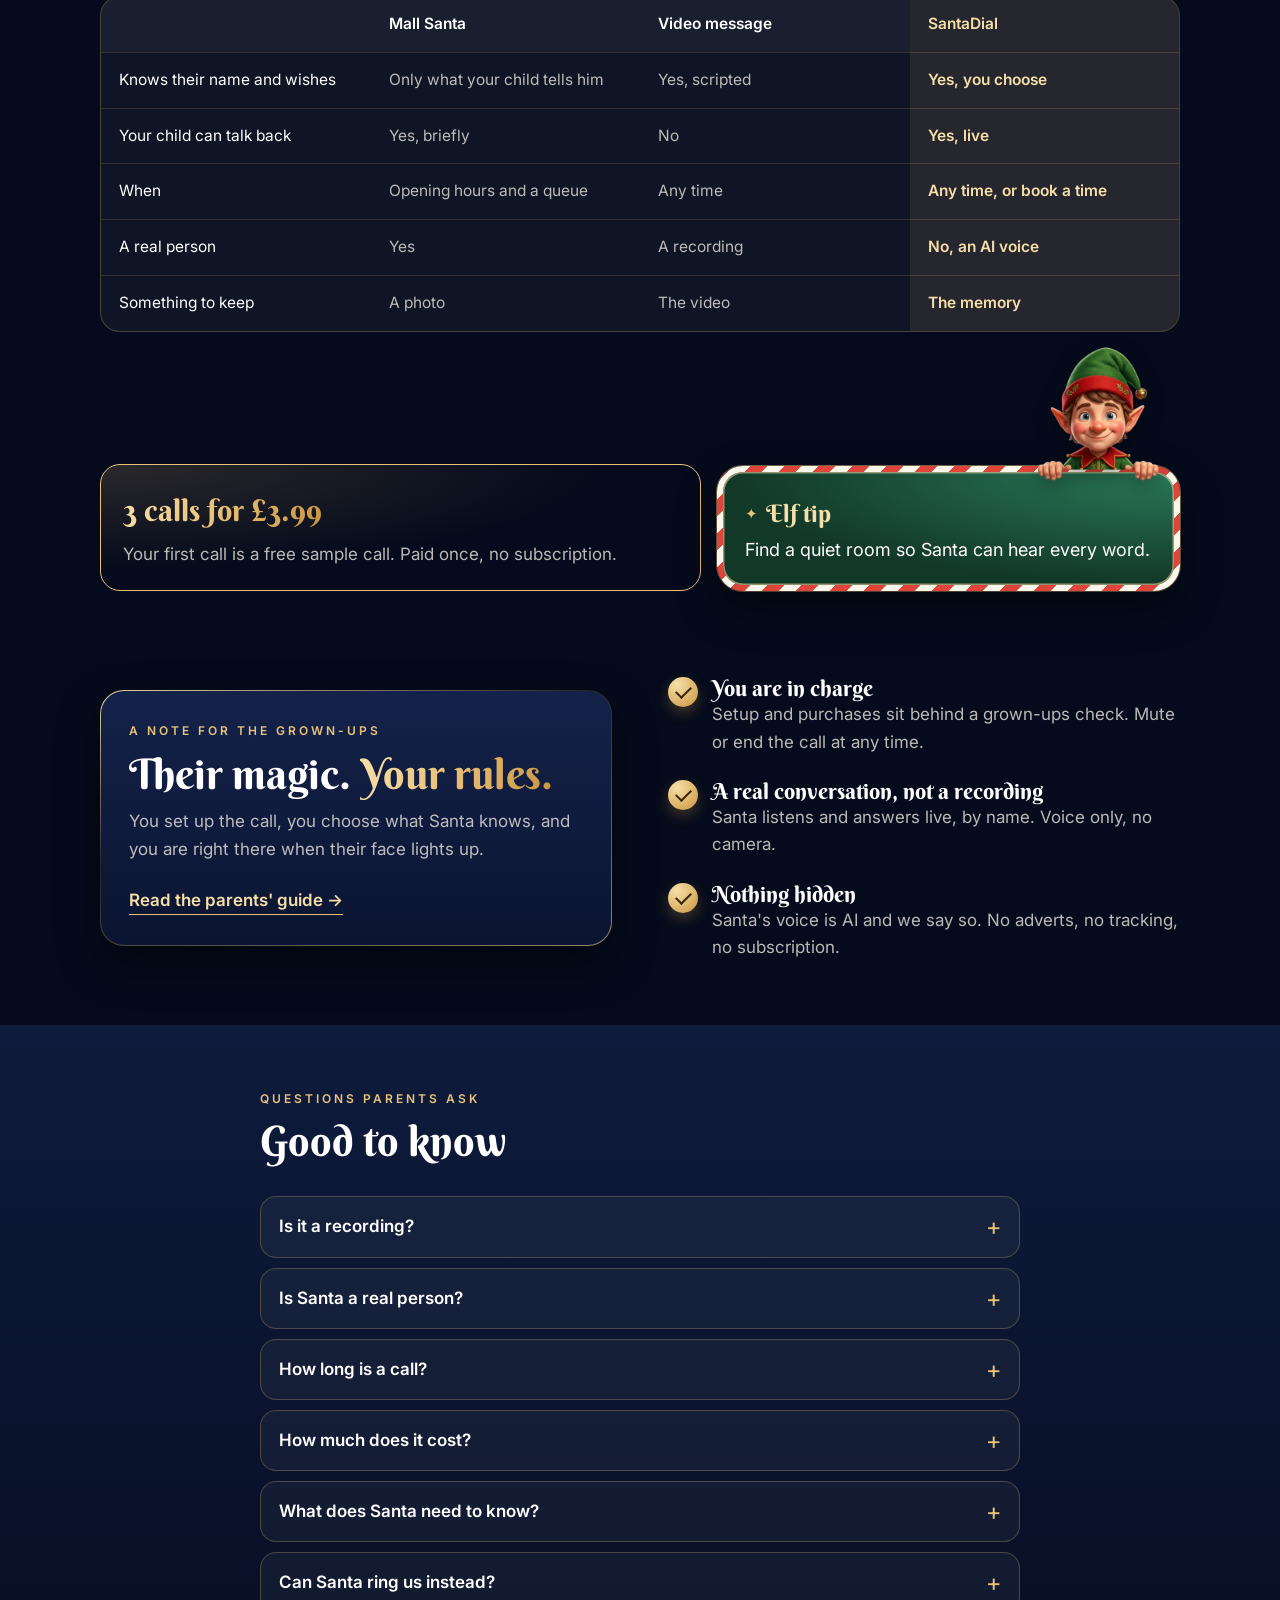
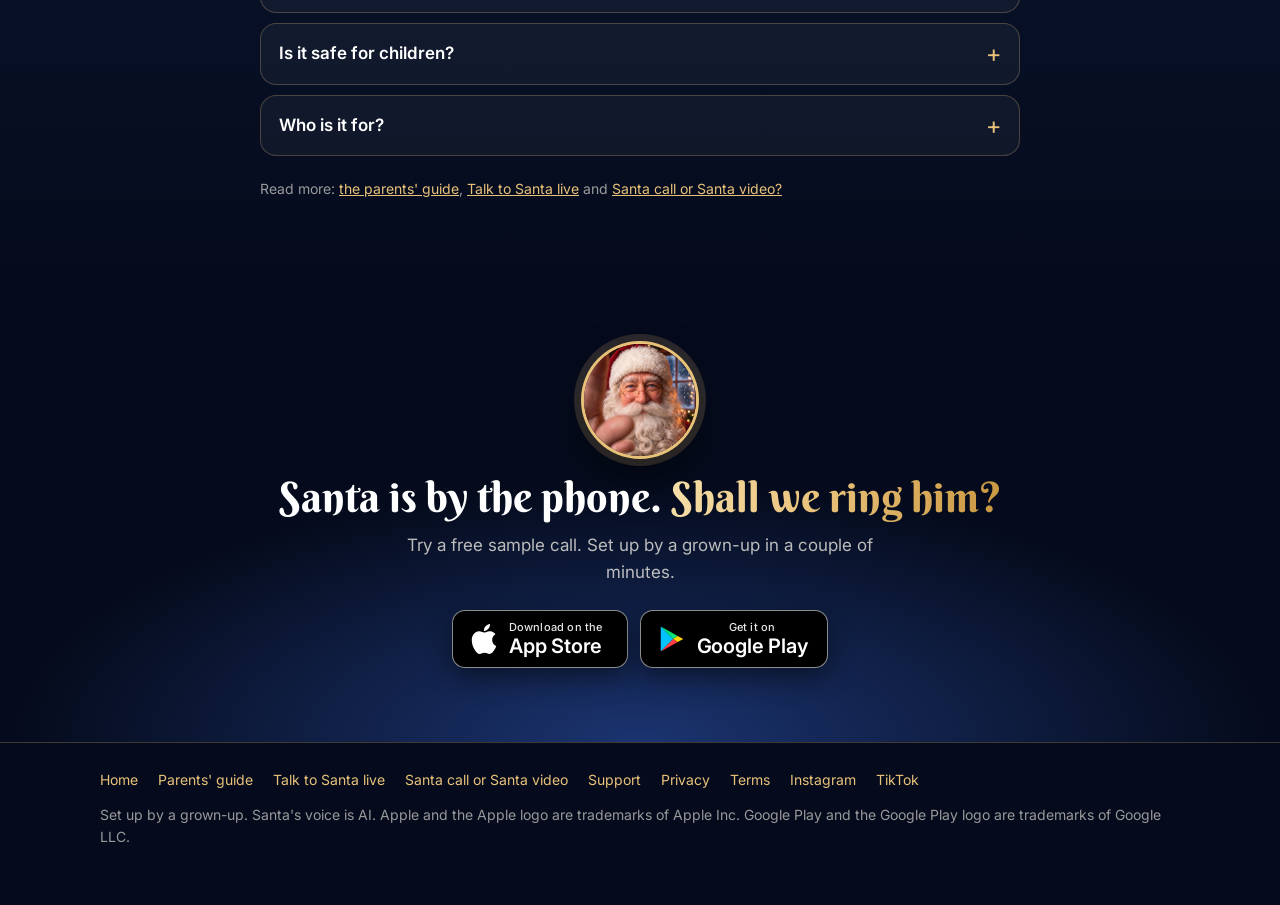
==== commit 0c35342a: "Add parents' guide page, grown-ups section, soft background music and festive Why children love it c" ====
--- a/index.html
+++ b/index.html
@@ -100,6 +100,54 @@
 .card:hover{transform:translateY(-4px);border-color:rgba(233,194,122,.6)}
 .ico{width:46px;height:46px;border-radius:14px;display:grid;place-items:center;margin-bottom:14px;background:radial-gradient(circle at 30% 25%,#F6DFA8,#C9963F);box-shadow:0 8px 20px rgba(201,150,63,.35)}
 .ico svg{width:24px;height:24px;stroke:#3b2607;fill:none;stroke-width:1.9;stroke-linecap:round;stroke-linejoin:round}
+.why{gap:20px}
+.wcard{position:relative;padding:14px 14px 12px;border:1px solid transparent;border-radius:24px;background:linear-gradient(180deg,#14224a,#0b1531) padding-box,linear-gradient(160deg,rgba(246,223,168,.95),rgba(233,194,122,.18) 38%,rgba(233,194,122,.12) 62%,rgba(246,223,168,.7)) border-box;box-shadow:0 18px 44px rgba(0,0,0,.45),inset 0 1px 0 rgba(255,255,255,.08);transition:transform .3s ease,box-shadow .3s ease}
+.wcard:hover{transform:translateY(-6px);box-shadow:0 26px 60px rgba(0,0,0,.55),0 0 0 1px rgba(246,223,168,.35),0 0 44px rgba(233,194,122,.18)}
+.wcard::before{content:"";position:absolute;left:16px;right:16px;top:-9px;height:20px;pointer-events:none;background:url("data:image/svg+xml,%3Csvg xmlns='http://www.w3.org/2000/svg' viewBox='0 0 300 20' preserveAspectRatio='none'%3E%3Cpath fill='%23fff' d='M0 9C8 2 22 1 34 5c10-5 26-5 38 0 14-4 30-3 42 2 12-6 30-6 44-1 12-4 28-4 40 1 14-5 30-4 42 1 12-4 26-3 36 1 10-3 18-2 24 0 0 4-4 7-10 7-4 4-12 4-16 0-8 3-18 3-24-1-6 5-18 5-24 0-10 4-24 4-32-1-6 6-20 6-28 0-10 4-22 4-30-1-8 5-22 5-30 0-8 4-20 4-28-1-6 4-16 4-22 0C10 13 2 13 0 9z'/%3E%3C/svg%3E") center/100% 100% no-repeat;filter:drop-shadow(0 2px 3px rgba(0,0,0,.3));opacity:.96}
+.wcard h3{font-size:25px;margin:18px 8px 6px}
+.wcard p{margin:0 8px 12px;color:var(--muted)}
+.viz{position:relative;height:168px;border-radius:16px;overflow:hidden;display:grid;place-items:center;background:radial-gradient(120% 90% at 50% 0,rgba(64,96,190,.38),transparent 70%),linear-gradient(180deg,#0c1838,#060d22);border:1px solid rgba(255,255,255,.07)}
+.viz::after{content:"";position:absolute;inset:0;pointer-events:none;background:radial-gradient(1.5px 1.5px at 12% 22%,#fff,transparent),radial-gradient(1.5px 1.5px at 84% 16%,#F6DFA8,transparent),radial-gradient(1px 1px at 68% 72%,#fff,transparent),radial-gradient(1px 1px at 26% 80%,#F6DFA8,transparent),radial-gradient(1.5px 1.5px at 93% 58%,#fff,transparent),radial-gradient(1px 1px at 6% 60%,#fff,transparent);animation:twk 3.2s ease-in-out infinite alternate}
+@keyframes twk{from{opacity:.35}to{opacity:1}}
+/* 1: gift tag with the child's name */
+.tag{position:relative;width:min(78%,230px);padding:16px 18px 14px 34px;border-radius:12px;background:linear-gradient(170deg,#FBF1DA,#EBD3A0);color:#3b2607;transform:rotate(-4deg);box-shadow:0 14px 26px rgba(0,0,0,.5);animation:sway 5s ease-in-out infinite}
+.tag::before{content:"";position:absolute;left:12px;top:50%;width:10px;height:10px;margin-top:-5px;border-radius:50%;background:#0a1430;box-shadow:0 0 0 2px #C9963F}
+.tag::after{content:"";position:absolute;right:100%;top:50%;width:60px;height:2px;margin-right:-14px;background:linear-gradient(90deg,transparent,#C62F2A);transform:rotate(-12deg);transform-origin:right}
+.tag small{display:block;font-size:11px;letter-spacing:2px;text-transform:uppercase;font-weight:600;color:#8a5a14}
+.tag .names{position:relative;display:block;height:40px;font-family:'Berkshire Swash',Georgia,serif;font-size:33px;line-height:40px;color:#B3221E}
+.tag .names i{position:absolute;left:0;top:0;font-style:normal;opacity:0;animation:nm 10s infinite}
+.tag .names i:first-child{opacity:1}
+.tag .names i:nth-child(2){animation-delay:2.5s}.tag .names i:nth-child(3){animation-delay:5s}.tag .names i:nth-child(4){animation-delay:7.5s}
+.tag em{display:inline-flex;align-items:center;gap:5px;margin-top:4px;font-style:normal;font-size:12.5px;font-weight:600;color:#1F5B43}
+.tag em::before{content:"";width:14px;height:14px;border-radius:50%;background:#1F5B43 url("data:image/svg+xml,%3Csvg xmlns='http://www.w3.org/2000/svg' viewBox='0 0 24 24' fill='none' stroke='%23fff' stroke-width='4' stroke-linecap='round' stroke-linejoin='round'%3E%3Cpath d='m5 12 5 5 9-10'/%3E%3C/svg%3E") center/9px no-repeat}
+@keyframes nm{0%{opacity:0;transform:translateY(8px)}4%,22%{opacity:1;transform:none}26%,100%{opacity:0;transform:translateY(-8px)}}
+@keyframes sway{0%,100%{transform:rotate(-4deg)}50%{transform:rotate(-1.5deg)}}
+/* 2: a live back and forth */
+.talk{width:100%;padding:0 16px;display:grid;gap:10px}
+.talk .b{max-width:82%;padding:9px 13px;border-radius:16px;font-size:14px;line-height:1.35}
+.talk .kid{justify-self:end;background:#2A4DB0;color:#fff;border-bottom-right-radius:5px;animation:pop 9s infinite}
+.talk .san{justify-self:start;display:flex;align-items:center;gap:10px;background:linear-gradient(170deg,#FBF1DA,#EBD3A0);color:#3b2607;border-bottom-left-radius:5px;animation:pop 9s infinite;animation-delay:1.6s}
+.talk .san img{width:30px;height:30px;border-radius:50%;flex:none;box-shadow:0 0 0 2px #C9963F}
+.wave{display:flex;align-items:center;gap:3px;height:22px;flex:none}
+.wave i{width:3px;height:100%;border-radius:2px;background:#B3221E;transform:scaleY(.3);animation:wv 1s ease-in-out infinite}
+.wave i:nth-child(2){animation-delay:.15s}.wave i:nth-child(3){animation-delay:.3s}.wave i:nth-child(4){animation-delay:.45s}.wave i:nth-child(5){animation-delay:.6s}
+.live{position:absolute;left:12px;top:10px;z-index:1;display:inline-flex;align-items:center;gap:6px;padding:3px 9px;border-radius:10px;background:rgba(0,0,0,.4);font-size:10.5px;font-weight:600;letter-spacing:1.5px;color:#fff}
+.live::before{content:"";width:7px;height:7px;border-radius:50%;background:#ff4d43;animation:blink 1.4s ease-in-out infinite}
+@keyframes wv{0%,100%{transform:scaleY(.3)}50%{transform:scaleY(1)}}
+@keyframes pop{0%{opacity:0;transform:translateY(10px) scale(.96)}6%,90%{opacity:1;transform:none}96%,100%{opacity:0}}
+@keyframes blink{50%{opacity:.25}}
+/* 3: Santa ringing your phone */
+.rings{display:flex;align-items:center;gap:16px;padding:0 16px}
+.rings .av{position:relative;width:70px;height:70px;flex:none}
+.rings .av img{position:relative;z-index:1;width:70px;height:70px;border-radius:50%;object-fit:cover;box-shadow:0 0 0 2px #F6DFA8,0 8px 20px rgba(0,0,0,.5)}
+.rings .av::before,.rings .av::after{content:"";position:absolute;inset:0;border-radius:50%;border:2px solid rgba(246,223,168,.8);animation:rg 2.2s ease-out infinite}
+.rings .av::after{animation-delay:1.1s}
+.rings b{display:block;font-family:'Berkshire Swash',Georgia,serif;font-weight:400;font-size:21px;color:#fff;line-height:1.15}
+.rings span{display:block;font-size:13px;color:var(--muted);margin-top:2px}
+.rings .ans{display:inline-grid;place-items:center;width:38px;height:38px;margin-top:9px;border-radius:50%;background:#22A35A;box-shadow:0 6px 16px rgba(34,163,90,.5);animation:jig 2.2s ease-in-out infinite}
+.rings .ans svg{width:19px;height:19px;fill:#fff}
+@keyframes rg{from{transform:scale(1);opacity:.9}to{transform:scale(1.85);opacity:0}}
+@keyframes jig{0%,60%,100%{transform:rotate(0)}66%{transform:rotate(-14deg)}72%{transform:rotate(12deg)}78%{transform:rotate(-9deg)}84%{transform:rotate(6deg)}90%{transform:rotate(0)}}
 .two{display:grid;gap:36px;align-items:center}
 .chat{border:1px solid var(--line);border-radius:24px;padding:20px 18px 8px;background:linear-gradient(180deg,rgba(17,31,66,.9),rgba(8,14,32,.9));box-shadow:0 24px 60px rgba(0,0,0,.4)}
 .chat .who{display:flex;align-items:center;gap:10px;padding-bottom:14px;margin-bottom:16px;border-bottom:1px solid rgba(255,255,255,.08);font-size:14px;color:var(--muted)}
@@ -158,6 +206,20 @@
 /* sticky mobile download bar */
 .dock{position:fixed;left:10px;right:10px;bottom:calc(10px + env(safe-area-inset-bottom));z-index:30;display:flex;align-items:center;gap:10px;padding:9px 10px 9px 12px;border-radius:20px;background:rgba(10,18,40,.9);backdrop-filter:blur(16px);-webkit-backdrop-filter:blur(16px);border:1px solid rgba(233,194,122,.4);box-shadow:0 16px 40px rgba(0,0,0,.6);transform:translateY(140%);transition:transform .35s cubic-bezier(.2,.8,.2,1)}
 .dock.on{transform:none}
+.gu{border:1px solid transparent;border-radius:24px;padding:30px 28px;background:linear-gradient(180deg,#14224a,#0b1531) padding-box,linear-gradient(160deg,rgba(246,223,168,.95),rgba(233,194,122,.15) 40%,rgba(246,223,168,.6)) border-box;box-shadow:0 18px 44px rgba(0,0,0,.45)}
+.gul{display:inline-block;margin-top:8px;color:var(--gold2);font-weight:600;text-decoration:none;border-bottom:1.5px solid var(--gold)}
+.gul:hover span{display:inline-block;transform:translateX(4px)}.gul span{transition:transform .2s ease;display:inline-block}
+.gup{list-style:none;margin:0;padding:0;display:grid;gap:22px}
+.gup li{position:relative;padding-left:44px}
+.gup li::before{content:"";position:absolute;left:0;top:2px;width:30px;height:30px;border-radius:50%;background:radial-gradient(circle at 30% 25%,#F6DFA8,#C9963F) ;box-shadow:0 6px 14px rgba(201,150,63,.3)}
+.gup li::after{content:"";position:absolute;left:8px;top:11px;width:13px;height:7px;border-left:2.5px solid #3b2607;border-bottom:2.5px solid #3b2607;transform:rotate(-45deg)}
+.gup b{display:block;font-family:'Berkshire Swash',Georgia,serif;font-weight:400;font-size:22px;color:#fff;line-height:1.2}
+.gup span{color:var(--muted)}
+.snd{position:fixed;right:14px;bottom:calc(14px + env(safe-area-inset-bottom));z-index:31;width:46px;height:46px;border-radius:50%;border:1px solid rgba(233,194,122,.5);background:rgba(10,18,40,.88);backdrop-filter:blur(12px);-webkit-backdrop-filter:blur(12px);color:var(--gold);cursor:pointer;display:grid;place-items:center;box-shadow:0 8px 22px rgba(0,0,0,.5);transition:bottom .35s ease;padding:0}
+.snd svg{width:22px;height:22px}
+.snd .off{display:none}.snd.muted .on{display:none}.snd.muted .off{display:block}
+.dock.on~.snd{bottom:calc(88px + env(safe-area-inset-bottom))}
+.snd:focus-visible{outline:2px solid var(--gold2);outline-offset:3px}
 .dock img{width:40px;height:40px;border-radius:10px}
 .dock b{display:block;font-size:15px;color:#fff;line-height:1.2}
 .dock span{font-size:12.5px;color:var(--muted)}
@@ -212,10 +274,10 @@
 
 <section class="snowy" id="how" style="padding-top:36px"><div class="wrap">
  <div class="head rv"><div class="eyebrow">Why children love it</div><h2>It feels like <span class="gold">the real Santa</span>, because he listens.</h2></div>
- <div class="cards">
-  <div class="card rv"><div class="ico"><svg viewBox="0 0 24 24"><path d="M12 21s-7-4.4-9-9a5 5 0 0 1 9-3 5 5 0 0 1 9 3c-2 4.6-9 9-9 9z"/></svg></div><h3>He knows their name</h3><p>First name, how to say it, and the things they love.</p></div>
-  <div class="card rv"><div class="ico"><svg viewBox="0 0 24 24"><path d="M21 12a8 8 0 0 1-11.8 7L4 20l1-4.5A8 8 0 1 1 21 12z"/><path d="M9 11h6M9 14h4"/></svg></div><h3>He answers back, live</h3><p>Your child speaks and Santa replies. It is a conversation.</p></div>
-  <div class="card rv"><div class="ico"><svg viewBox="0 0 24 24"><path d="M6 9a6 6 0 1 1 12 0c0 6 2.5 7 2.5 7h-17S6 15 6 9z"/><path d="M10 20a2 2 0 0 0 4 0"/></svg></div><h3>Santa rings you</h3><p>Pick a time and Santa calls your mobile.</p></div>
+ <div class="cards why">
+  <div class="wcard rv"><div class="viz" aria-hidden="true"><div class="tag"><small>Ho ho ho, hello</small><span class="names"><i>Maisie!</i><i>Noah!</i><i>Oria!</i><i>Alfie!</i></span><em>On the nice list</em></div></div><h3>He knows their name</h3><p>First name, how to say it, and the things they love.</p></div>
+  <div class="wcard rv"><div class="viz" aria-hidden="true"><span class="live">LIVE</span><div class="talk"><div class="b kid">Do the reindeer like carrots?</div><div class="b san"><img src="img/santa.jpg" alt="" width="30" height="30"><span class="wave"><i></i><i></i><i></i><i></i><i></i></span><span>They love them!</span></div></div></div><h3>He answers back, live</h3><p>Your child speaks and Santa replies. It is a conversation.</p></div>
+  <div class="wcard rv"><div class="viz" aria-hidden="true"><div class="rings"><div class="av"><img src="img/santa.jpg" alt="" width="70" height="70"></div><div><b>Santa is calling</b><span>Today, 5:30 pm</span><i class="ans"><svg viewBox="0 0 24 24"><path d="M6.6 10.8a15.1 15.1 0 0 0 6.6 6.6l2.2-2.2a1 1 0 0 1 1-.25c1.1.37 2.3.57 3.6.57a1 1 0 0 1 1 1V20a1 1 0 0 1-1 1A17 17 0 0 1 3 4a1 1 0 0 1 1-1h3.5a1 1 0 0 1 1 1c0 1.25.2 2.45.57 3.57a1 1 0 0 1-.25 1z"/></svg></i></div></div></div><h3>Santa rings you</h3><p>Pick a time and Santa calls your mobile.</p></div>
  </div>
 </div></section>
 
@@ -271,6 +333,20 @@
  </div>
 </div></section>
 
+<section id="parents" style="padding-top:20px"><div class="wrap two">
+ <div class="rv gu">
+  <div class="eyebrow">A note for the grown-ups</div>
+  <h2>Their magic. <span class="gold">Your rules.</span></h2>
+  <p style="color:var(--muted)">You set up the call, you choose what Santa knows, and you are right there when their face lights up.</p>
+  <a class="gul" href="parents/">Read the parents' guide <span aria-hidden="true">&rarr;</span></a>
+ </div>
+ <ul class="gup rv">
+  <li><b>You are in charge</b><span>Setup and purchases sit behind a grown-ups check. Mute or end the call at any time.</span></li>
+  <li><b>A real conversation, not a recording</b><span>Santa listens and answers live, by name. Voice only, no camera.</span></li>
+  <li><b>Nothing hidden</b><span>Santa's voice is AI and we say so. No adverts, no tracking, no subscription.</span></li>
+ </ul>
+</div></section>
+
 <section class="snowy" id="faq"><div class="wrap" style="max-width:800px">
  <div class="head rv"><div class="eyebrow">Questions parents ask</div><h2>Good to know</h2></div>
 <details><summary>Is it a recording?</summary><p>No. Santa answers live. He listens to what your child says and replies to it, so every call goes a little differently.</p></details>
@@ -281,7 +357,7 @@
 <details><summary>Can Santa ring us instead?</summary><p>Yes. In the grown-ups area you confirm your own UK mobile number with a text code and choose a time. Santa rings you then, and it uses one call.</p></details>
 <details><summary>Is it safe for children?</summary><p>Grown-ups set it up behind a grown-ups check. Santa never asks children for personal information. If a child shares something sensitive he responds kindly and points them to a trusted grown-up. The app has no adverts and no tracking.</p></details>
 <details><summary>Who is it for?</summary><p>It is for anyone who loves Christmas. Many callers are children, and big kids, grandparents and whole families are just as welcome. A carer or family member can also set it up for an older person, for example someone with a learning disability.</p></details>
- <p class="fine" style="margin-top:22px">Read more: <a href="talk-to-santa-live/">Talk to Santa live</a> and <a href="santa-call-vs-santa-video/">Santa call or Santa video?</a></p>
+ <p class="fine" style="margin-top:22px">Read more: <a href="parents/">the parents' guide</a>, <a href="talk-to-santa-live/">Talk to Santa live</a> and <a href="santa-call-vs-santa-video/">Santa call or Santa video?</a></p>
 </div></section>
 
 <section class="final"><div class="wrap">
@@ -296,7 +372,7 @@
 </main>
 
 <footer><div class="wrap">
- <nav><a href="./">Home</a><a href="talk-to-santa-live/">Talk to Santa live</a><a href="santa-call-vs-santa-video/">Santa call or Santa video</a><a href="support/">Support</a><a href="privacy/">Privacy</a><a href="terms/">Terms</a><a href="https://www.instagram.com/santa_dial/">Instagram</a><a href="https://www.tiktok.com/@santa_dial">TikTok</a></nav>
+ <nav><a href="./">Home</a><a href="parents/">Parents' guide</a><a href="talk-to-santa-live/">Talk to Santa live</a><a href="santa-call-vs-santa-video/">Santa call or Santa video</a><a href="support/">Support</a><a href="privacy/">Privacy</a><a href="terms/">Terms</a><a href="https://www.instagram.com/santa_dial/">Instagram</a><a href="https://www.tiktok.com/@santa_dial">TikTok</a></nav>
  <p class="fine">Set up by a grown-up. Santa's voice is AI. Apple and the Apple logo are trademarks of Apple Inc. Google Play and the Google Play logo are trademarks of Google LLC.</p>
 </div></footer>
 
@@ -306,6 +382,7 @@
  <a class="store js-ios" href="get/?src=home" aria-label="Download on the App Store"><svg viewBox="0 0 24 24" aria-hidden="true"><path fill="#fff" d="M12.152 6.896c-.948 0-2.415-1.078-3.96-1.04-2.04.027-3.91 1.183-4.961 3.014-2.117 3.675-.546 9.103 1.519 12.09 1.013 1.454 2.208 3.09 3.792 3.039 1.52-.065 2.09-.987 3.935-.987 1.831 0 2.35.987 3.96.948 1.637-.026 2.676-1.48 3.676-2.948 1.156-1.688 1.636-3.325 1.662-3.415-.039-.013-3.182-1.221-3.22-4.857-.026-3.04 2.48-4.494 2.597-4.559-1.429-2.09-3.623-2.324-4.39-2.376-2-.156-3.675 1.09-4.61 1.09zM15.53 3.83c.843-1.012 1.4-2.427 1.245-3.83-1.207.052-2.662.805-3.532 1.818-.78.896-1.454 2.338-1.273 3.714 1.338.104 2.715-.688 3.559-1.701"/></svg><span><small>Download on the</small>App Store</span></a>
  <a class="store js-android" href="get/?src=home" aria-label="Get it on Google Play"><svg viewBox="0 0 24 24" aria-hidden="true"><polygon fill="#00C3FF" points="3,2 3,22 13,12"/><polygon fill="#00E676" points="3,2 13,12 16.6,9.6"/><polygon fill="#FF3D47" points="3,22 13,12 16.6,14.4"/><polygon fill="#FFD400" points="16.6,9.6 21,12 16.6,14.4 13,12"/></svg><span><small>Get it on</small>Google Play</span></a>
 </div>
+<button class="snd muted" id="snd" type="button" aria-pressed="false" aria-label="Play Christmas music" title="Music on or off"><svg class="on" viewBox="0 0 24 24" fill="none" stroke="currentColor" stroke-width="2" stroke-linecap="round" stroke-linejoin="round" aria-hidden="true"><path d="M11 5 6 9H3v6h3l5 4z" fill="currentColor"/><path d="M15.5 8.5a5 5 0 0 1 0 7M18.5 5.5a9 9 0 0 1 0 13"/></svg><svg class="off" viewBox="0 0 24 24" fill="none" stroke="currentColor" stroke-width="2" stroke-linecap="round" stroke-linejoin="round" aria-hidden="true"><path d="M11 5 6 9H3v6h3l5 4z" fill="currentColor"/><path d="m16 9 5 6M21 9l-5 6"/></svg></button>
 
 </div>
 <script>
@@ -346,5 +423,35 @@
   } else { $$(".rv").forEach(function (el) { el.classList.add("in"); }); }
 })();
 </script>
+<script>
+// Soft background music. Browsers block sound until the visitor taps or clicks, so it
+// starts on the first tap anywhere, fades in quietly, and the round button turns it off.
+// The choice is remembered. The file only downloads once it is about to play.
+(function () {
+  var btn = document.getElementById("snd"), VOL = 0.16, KEY = "sd_music", a = null, fade = null, want = false;
+  var saved = null; try { saved = localStorage.getItem(KEY); } catch (e) {}
+  function save(v) { try { localStorage.setItem(KEY, v); } catch (e) {} }
+  function ui(on) { btn.classList.toggle("muted", !on); btn.setAttribute("aria-pressed", on ? "true" : "false"); btn.setAttribute("aria-label", on ? "Turn Christmas music off" : "Play Christmas music"); }
+  function play() {
+    if (!a) { a = new Audio("audio/santadial-theme.mp3"); a.loop = true; a.preload = "auto"; }
+    want = true; a.volume = 0; clearInterval(fade);
+    var p = a.play();
+    if (p && p.catch) p.catch(function () { want = false; ui(false); });
+    fade = setInterval(function () { a.volume = Math.min(VOL, a.volume + 0.01); if (a.volume >= VOL) clearInterval(fade); }, 120);
+    ui(true);
+  }
+  function stop() { want = false; clearInterval(fade); if (a) a.pause(); ui(false); }
+  btn.addEventListener("click", function (e) { e.stopPropagation(); if (want) { stop(); save("off"); } else { play(); save("on"); } });
+  if (saved !== "off") {
+    var first = function (e) {
+      document.removeEventListener("pointerdown", first, true); document.removeEventListener("keydown", first, true);
+      if (e.target && e.target.closest && (e.target.closest("#snd") || e.target.closest("a[href]"))) return;
+      play();
+    };
+    document.addEventListener("pointerdown", first, true); document.addEventListener("keydown", first, true);
+  }
+  document.addEventListener("visibilitychange", function () { if (!a || !want) return; if (document.hidden) a.pause(); else a.play().catch(function () {}); });
+})();
+</script>
 <script src="snow.js"></script>
 </body></html>
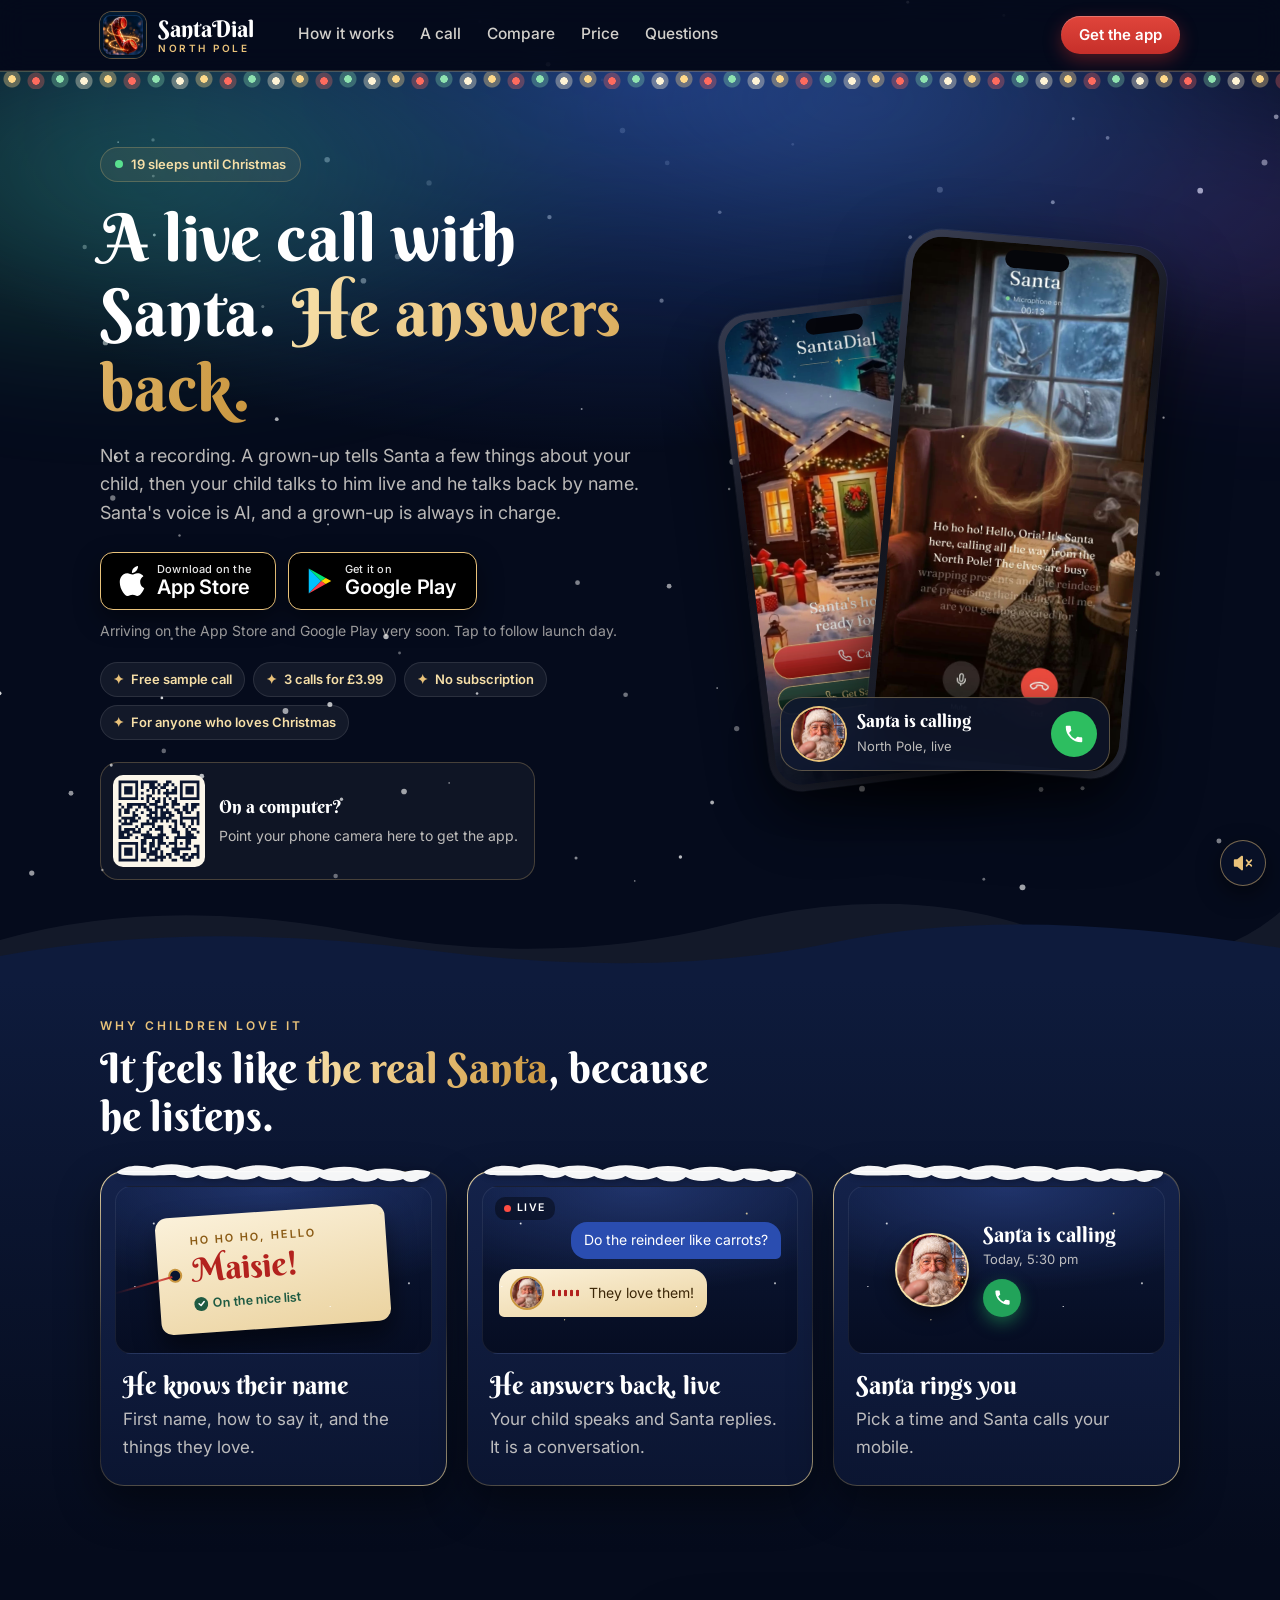
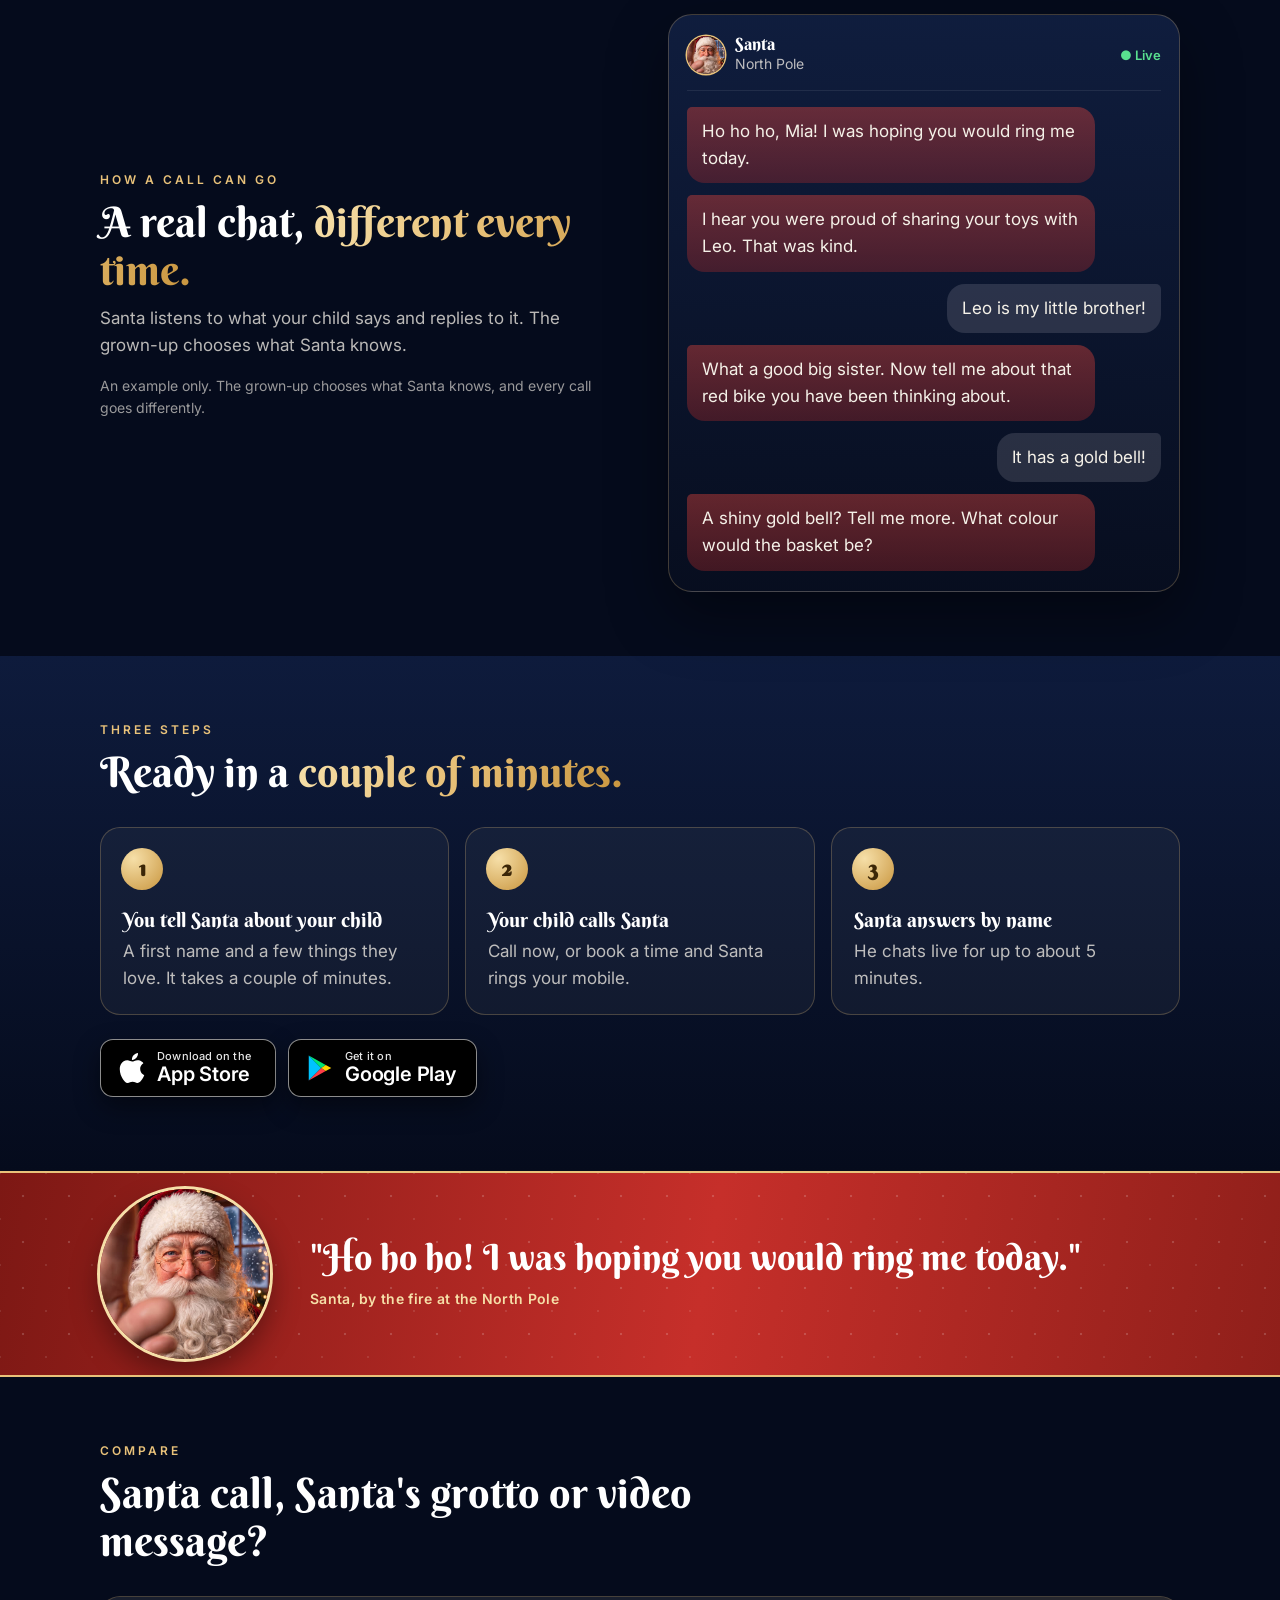
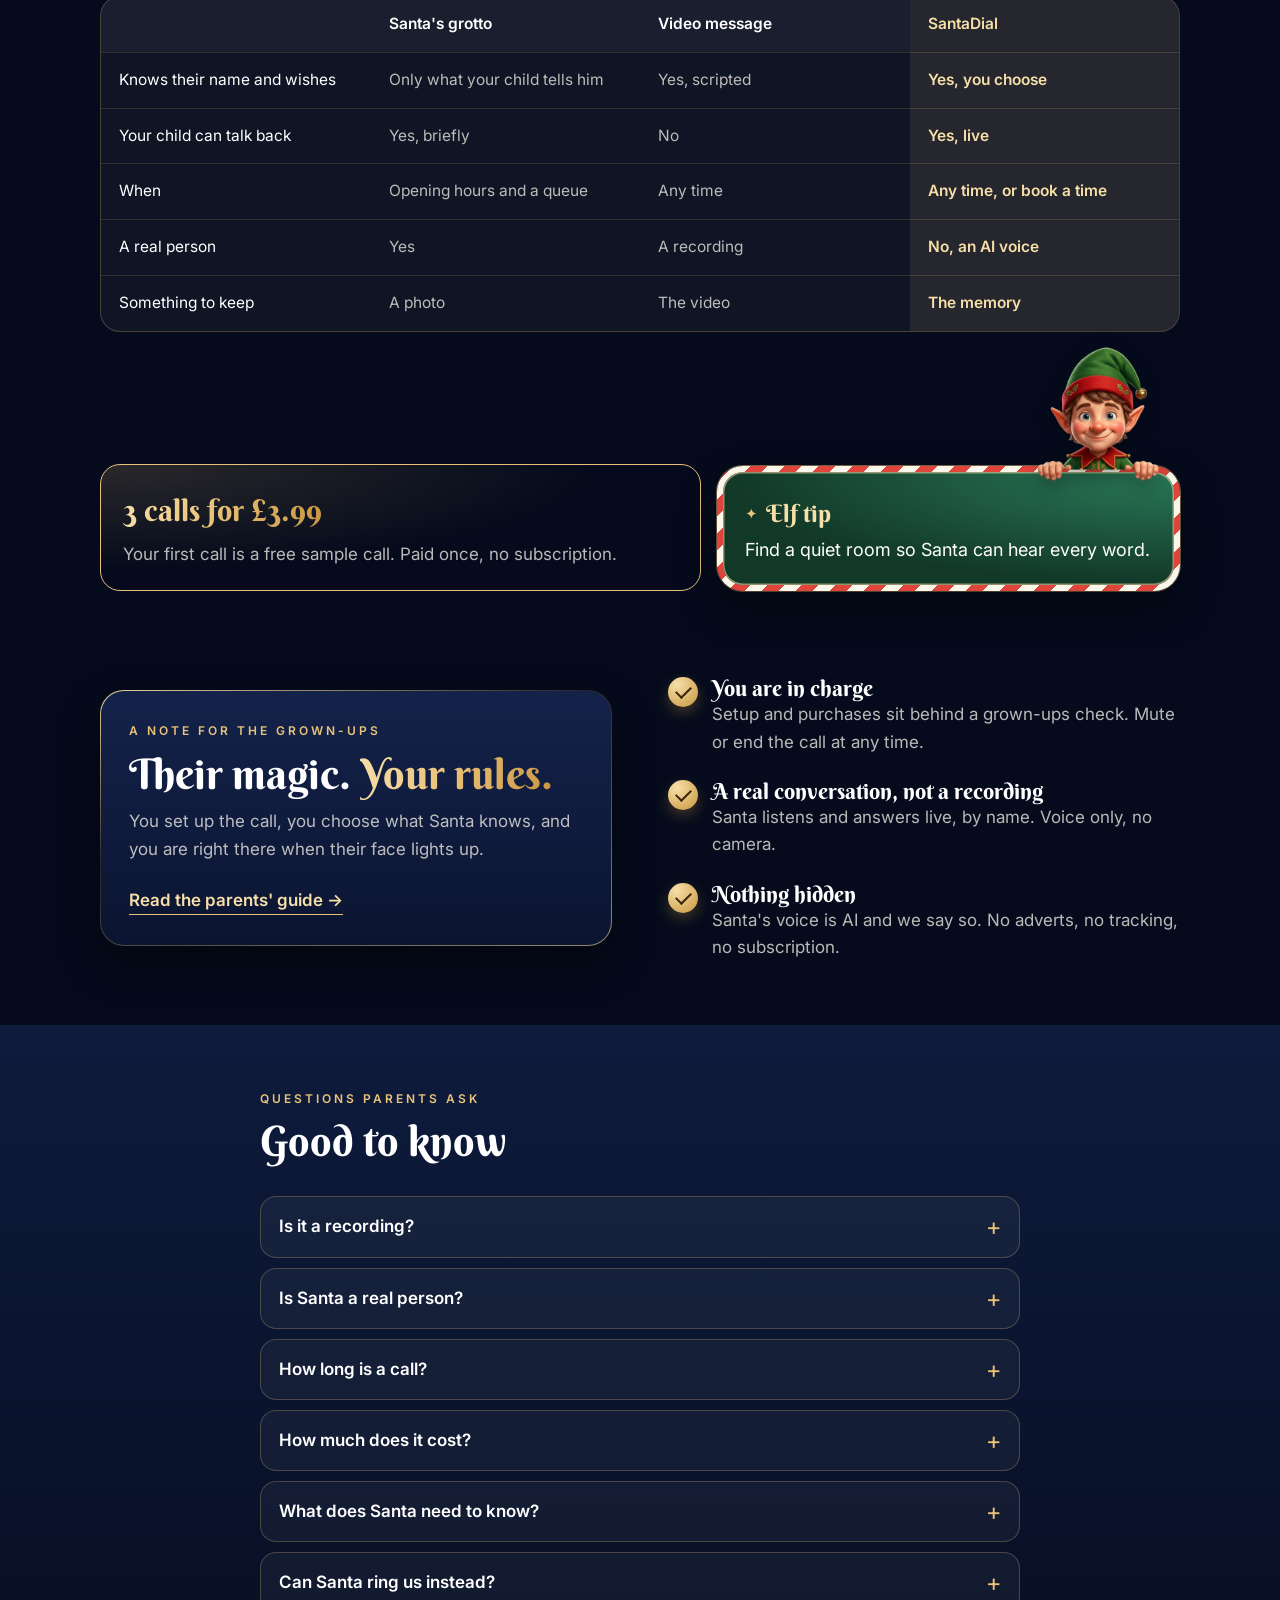
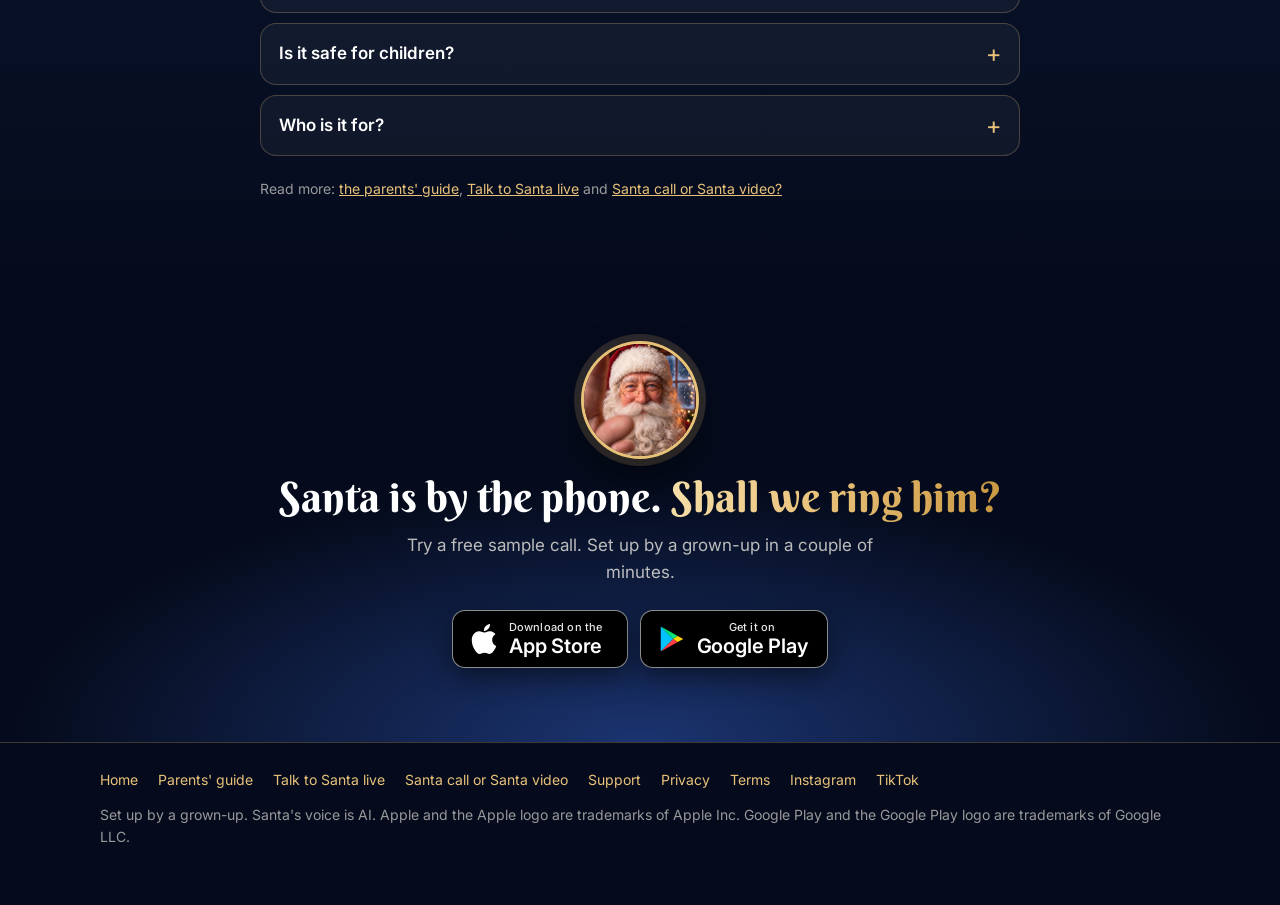
==== commit 8bc6e03c: "Use UK wording: Santa's grotto instead of mall Santa in the compare table Co-Authored-By: Claude Fab" ====
--- a/index.html
+++ b/index.html
@@ -318,9 +318,9 @@
 </div></div>
 
 <section id="compare"><div class="wrap">
- <div class="head rv"><div class="eyebrow">Compare</div><h2>Santa call, mall Santa or video message?</h2></div>
+ <div class="head rv"><div class="eyebrow">Compare</div><h2>Santa call, Santa's grotto or video message?</h2></div>
  <div class="tablebox rv"><table>
-<tr><th></th><th>Mall Santa</th><th>Video message</th><th class="us">SantaDial</th></tr>
+<tr><th></th><th>Santa's grotto</th><th>Video message</th><th class="us">SantaDial</th></tr>
 <tr><td>Knows their name and wishes</td><td>Only what your child tells him</td><td>Yes, scripted</td><td class="us">Yes, you choose</td></tr>
 <tr><td>Your child can talk back</td><td>Yes, briefly</td><td>No</td><td class="us">Yes, live</td></tr>
 <tr><td>When</td><td>Opening hours and a queue</td><td>Any time</td><td class="us">Any time, or book a time</td></tr>
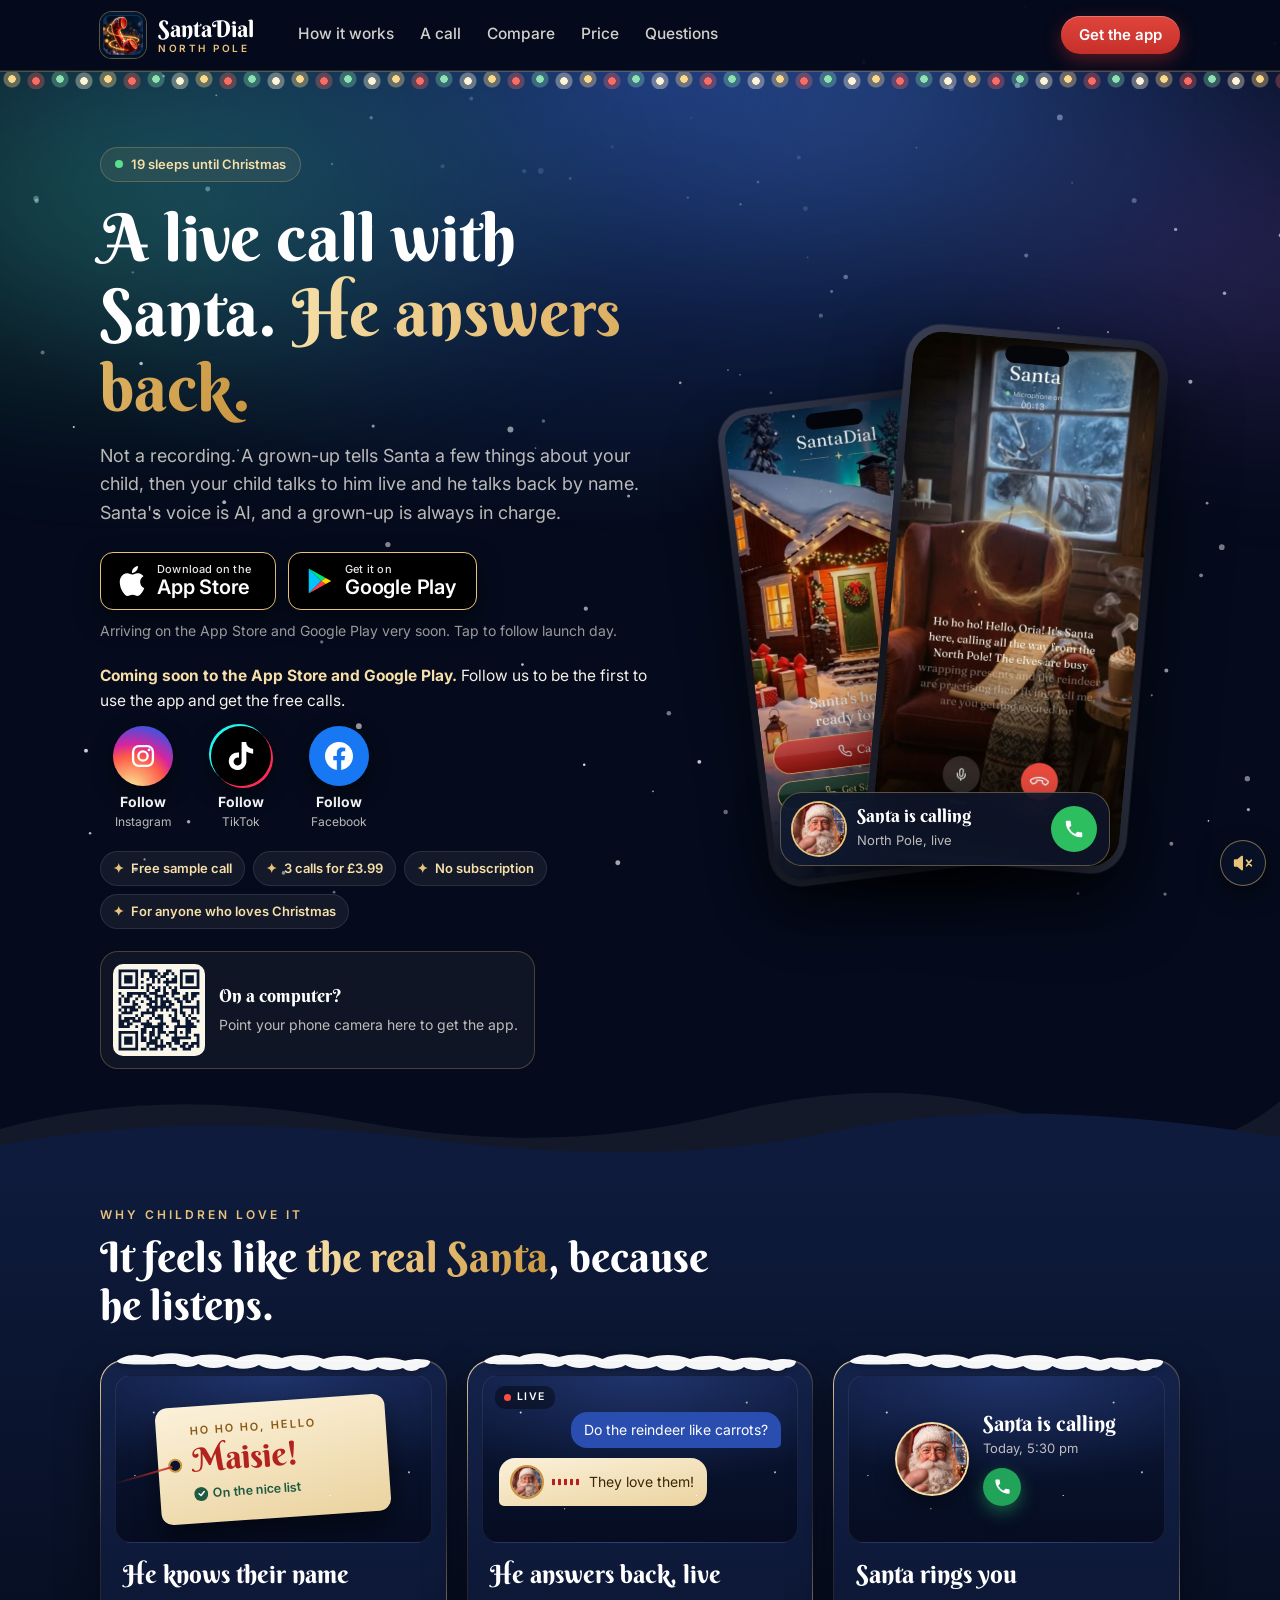
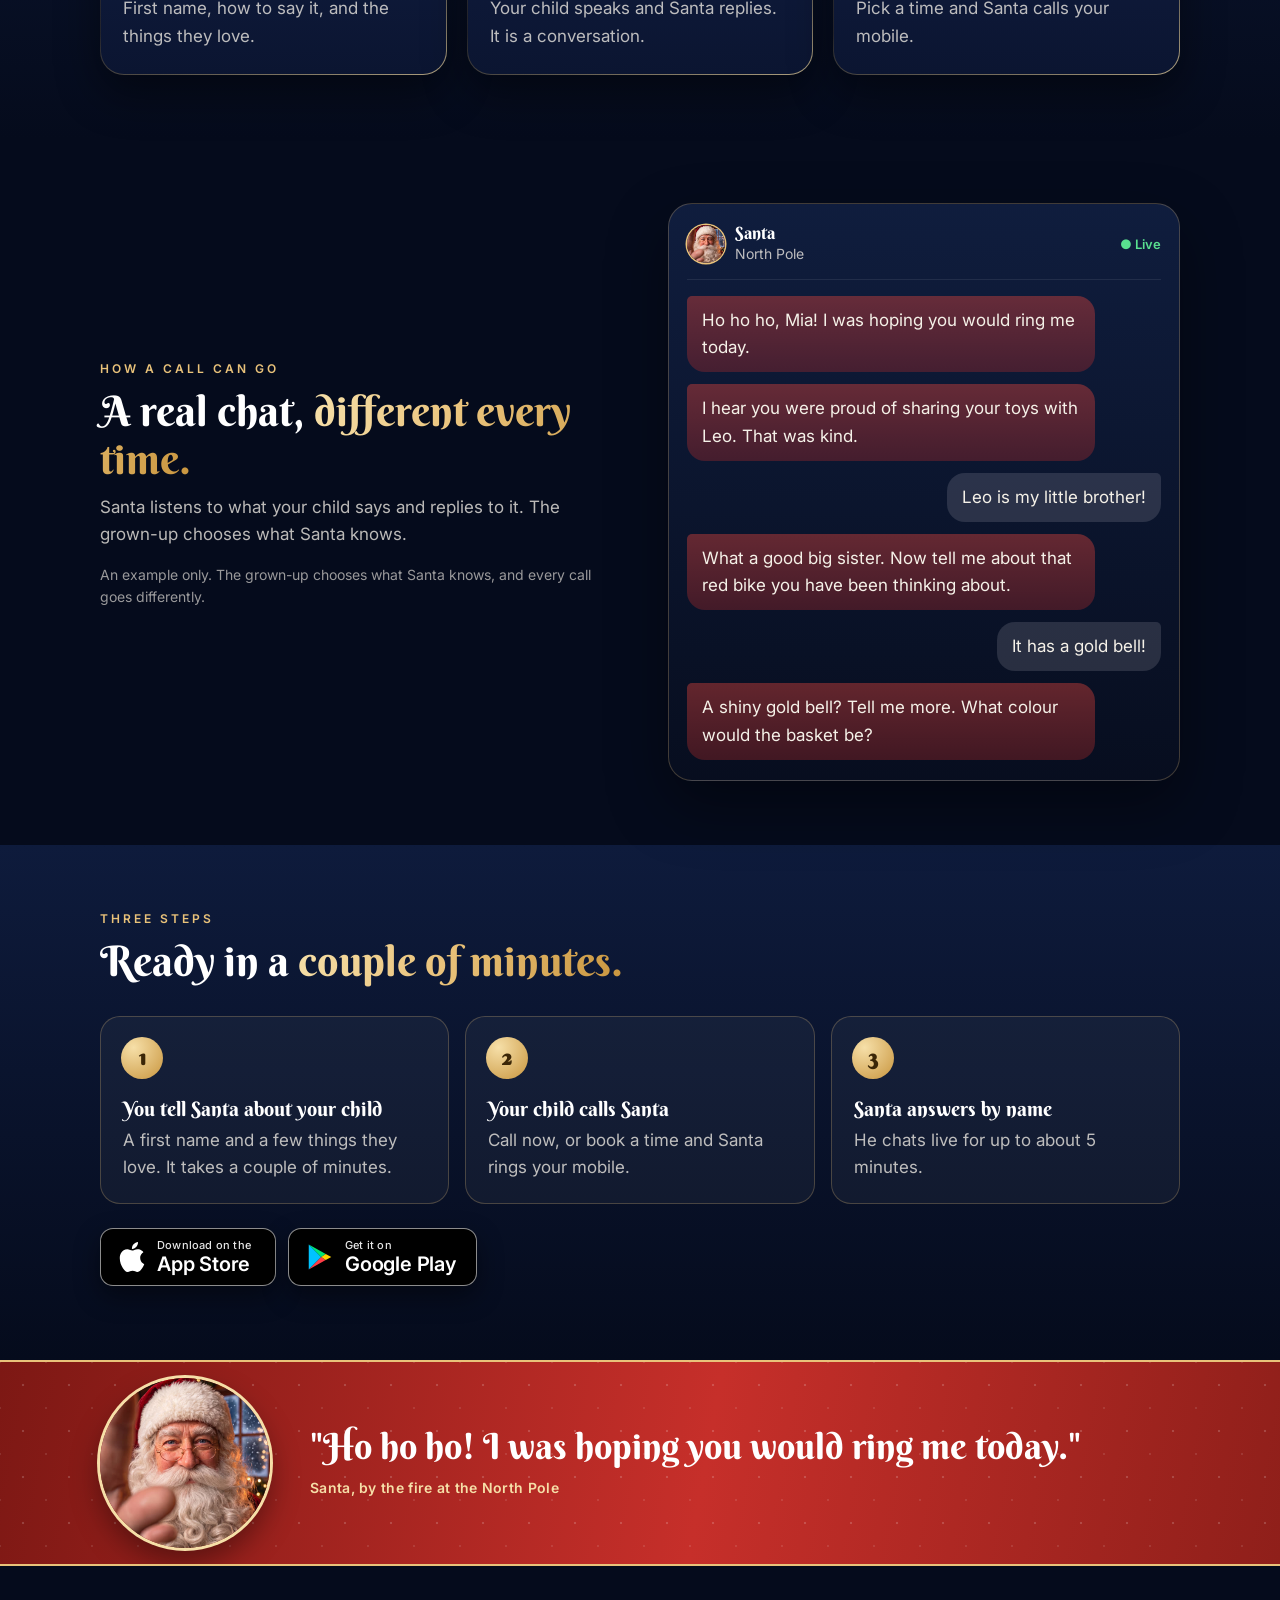
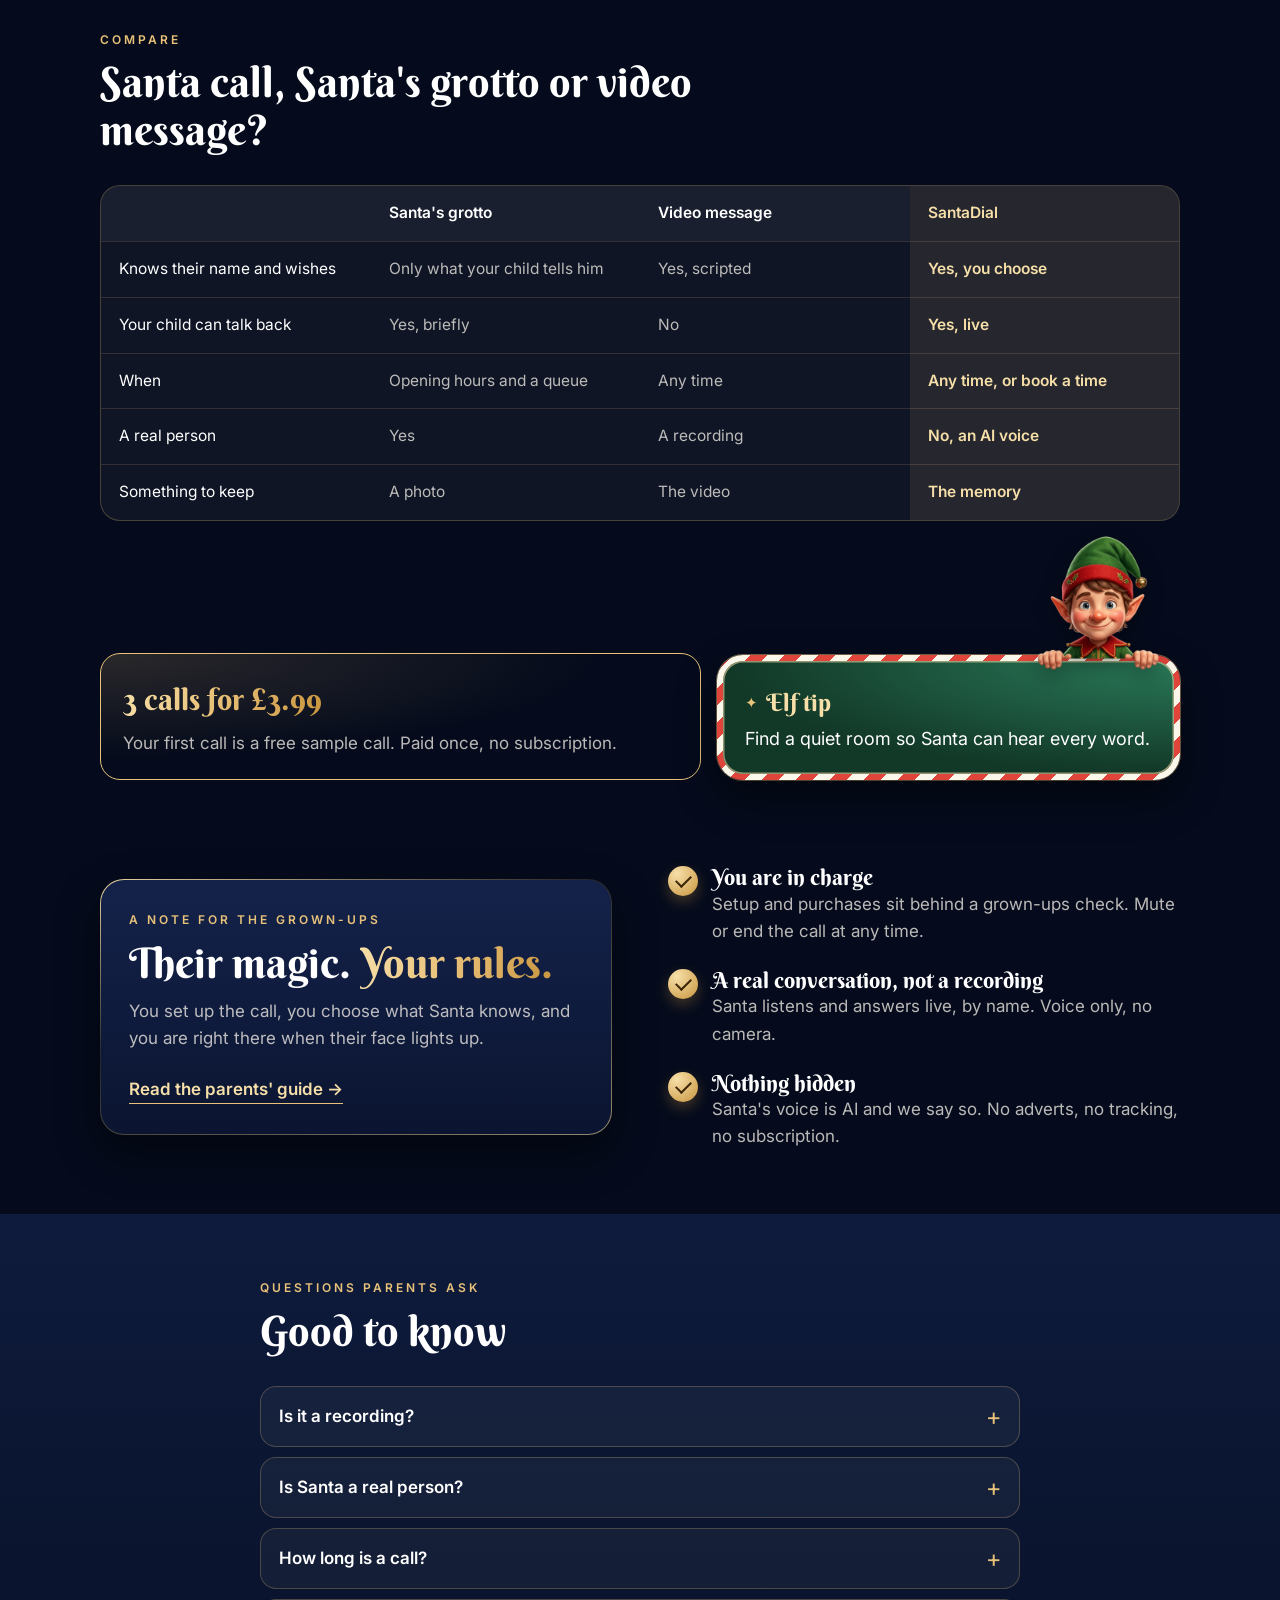
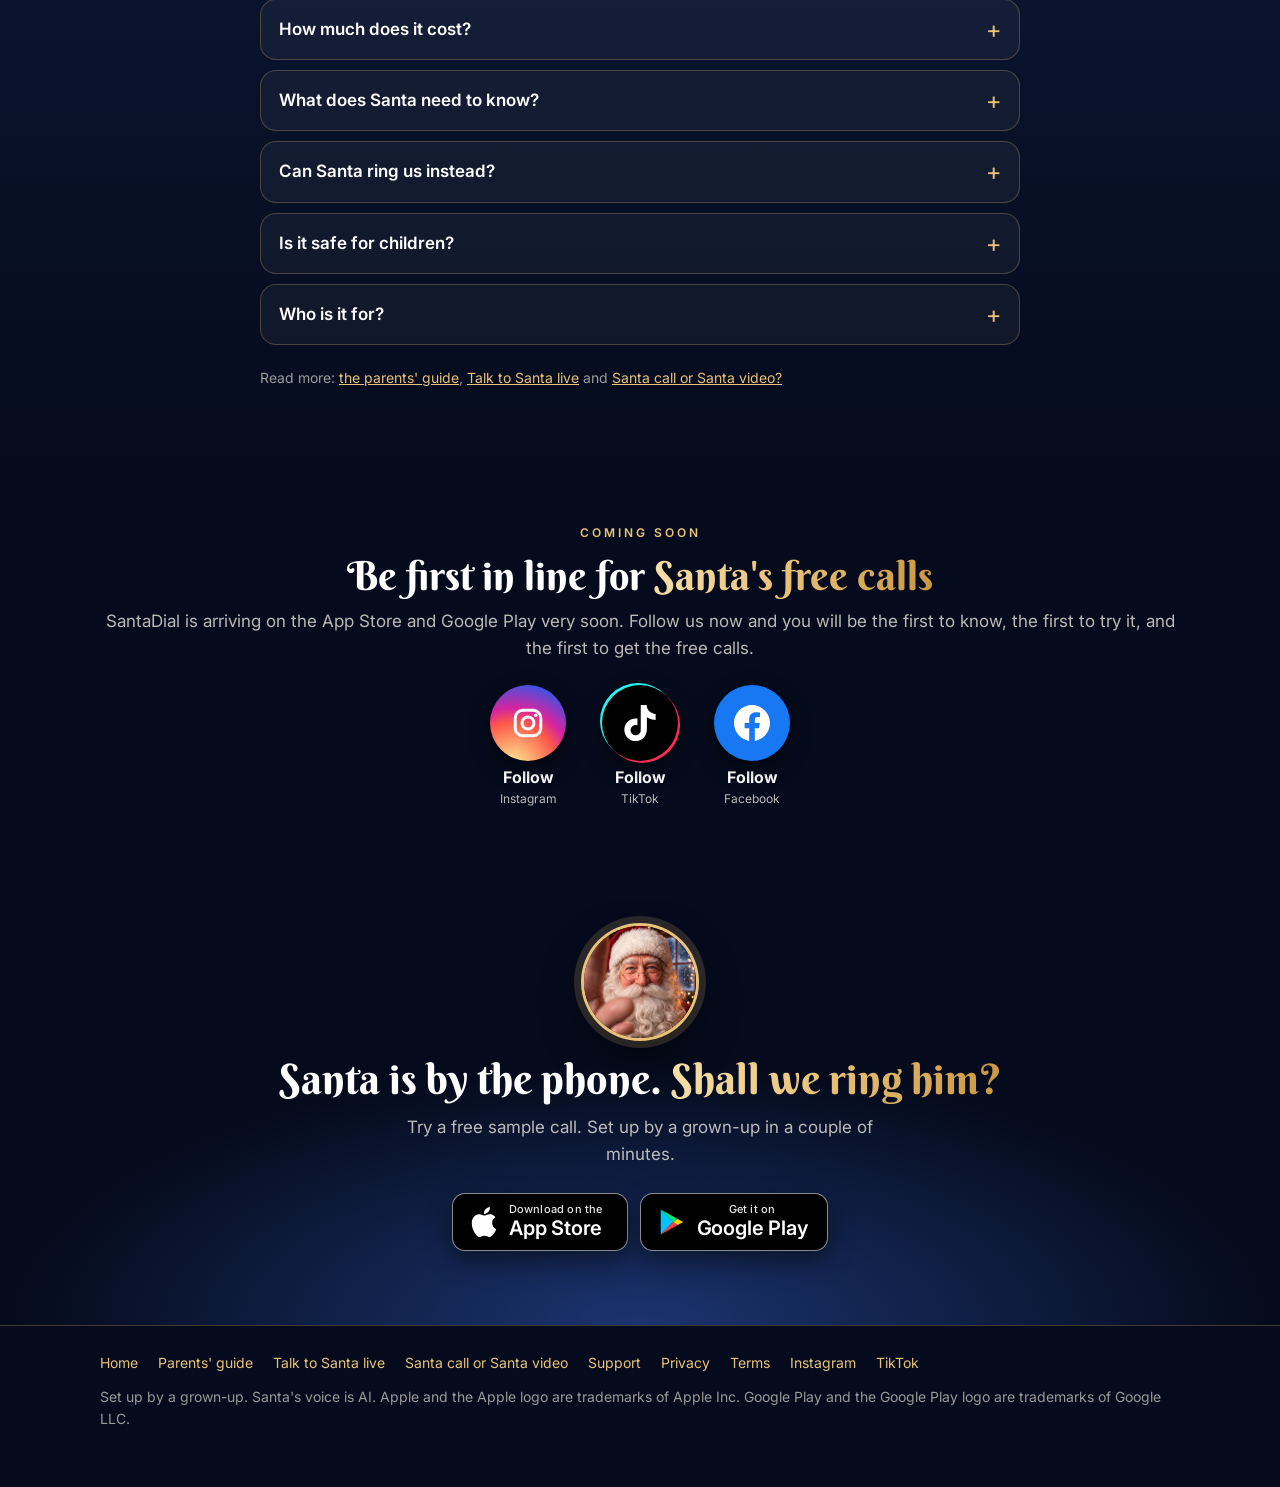
==== commit 7081a33b: "Pre-launch: follow us on Instagram, TikTok and Facebook Animated follow icons in the hero, a Be firs" ====
--- a/index.html
+++ b/index.html
@@ -231,6 +231,33 @@
 .rv{opacity:0;transform:translateY(22px);transition:opacity .7s ease,transform .7s ease}
 .rv.in{opacity:1;transform:none}
 :focus-visible{outline:2px solid var(--gold);outline-offset:3px}
+
+/* follow us (shown until both stores are live) */
+.follow{margin-top:22px}
+.follow p.ask{font-size:15.5px;color:var(--text);margin:0 0 12px}.follow p.ask b{color:var(--gold2)}
+.fbtns{display:flex;gap:12px;flex-wrap:wrap}
+.fbtn{display:flex;flex-direction:column;align-items:center;gap:3px;text-decoration:none;color:#fff;width:86px;transition:transform .2s}
+.fbtn i{display:flex;align-items:center;justify-content:center;width:60px;height:60px;border-radius:50%;position:relative;animation:wiggle 3.6s ease-in-out infinite;box-shadow:0 8px 22px rgba(0,0,0,.45)}
+.fbtn i::after{content:"";position:absolute;inset:-4px;border-radius:50%;border:2px solid var(--gold);opacity:0;animation:ring 2.4s ease-out infinite}
+.fbtn+.fbtn i,.fbtn+.fbtn i::after{animation-delay:.5s}.fbtn+.fbtn+.fbtn i,.fbtn+.fbtn+.fbtn i::after{animation-delay:1s}
+.fbtn svg{width:28px;height:28px}
+.fbtn b{font-size:14px;line-height:1.1;margin-top:5px}.fbtn small{font-size:12px;color:var(--muted)}
+.fbtn:hover,.fbtn:focus-visible{transform:translateY(-3px) scale(1.06)}
+.fbtn.ig i{background:radial-gradient(circle at 30% 107%,#fdf497 0,#fd5949 45%,#d6249f 60%,#285AEB 90%)}
+.fbtn.tt i{background:#000;box-shadow:-2px -2px 0 #25F4EE,2px 2px 0 #FE2C55,0 8px 22px rgba(0,0,0,.45)}
+.fbtn.fb i{background:#1877F2}
+@keyframes wiggle{0%,86%,100%{transform:rotate(0)}89%{transform:rotate(-9deg) scale(1.08)}92%{transform:rotate(8deg) scale(1.08)}95%{transform:rotate(-4deg)}}
+@keyframes ring{0%{transform:scale(.9);opacity:.7}70%,100%{transform:scale(1.35);opacity:0}}
+.followband{text-align:center;padding:54px 0}
+.followband h2{font-size:clamp(28px,5vw,40px);margin-bottom:10px}
+.followband .fbtns{justify-content:center;gap:12px;margin-top:22px;flex-wrap:nowrap}
+.followband .fbtn{width:100px}.followband .fbtn i{width:76px;height:76px}.followband .fbtn svg{width:36px;height:36px}
+.followband .fbtn b{font-size:16px}
+.dfollow{display:none;margin-left:auto;gap:8px}
+.dfollow a{display:flex;align-items:center;justify-content:center;width:42px;height:42px;border-radius:50%}
+.dfollow svg{width:22px;height:22px}
+.dfollow .ig{background:radial-gradient(circle at 30% 107%,#fdf497 0,#fd5949 45%,#d6249f 60%,#285AEB 90%)}.dfollow .tt{background:#000;box-shadow:-1px -1px 0 #25F4EE,1px 1px 0 #FE2C55}.dfollow .fb{background:#1877F2}
+.dock>div:nth-of-type(1){min-width:0}.prelaunch .dock .store{display:none}.prelaunch .dock .dfollow{display:flex}
 @media(min-width:720px){.band img{width:170px;height:170px;margin:-10px 0}.band .wrap{gap:40px}.cards{grid-template-columns:repeat(3,1fr)}.steps{grid-template-columns:repeat(3,1fr)}.steps li{padding:76px 22px 22px}.offer{grid-template-columns:1.3fr 1fr}table{font-size:15.5px}th,td{padding:15px 18px}th{font-size:15.5px;padding:15px 18px}}
 @media(min-width:940px){.links{display:flex}.hero{padding-top:76px}.hero .wrap{grid-template-columns:1.1fr .9fr}.stage{height:560px}.phone{width:262px}.p2{margin-left:-215px}.two{grid-template-columns:1fr 1fr;gap:56px}.qr{display:flex}.dock{display:none}footer{padding-bottom:40px}}
 @media(max-width:380px){.store{min-width:0;flex:1;padding:0 12px 0 10px;font-size:17px}.store svg{width:26px;height:26px}}
@@ -260,6 +287,7 @@
  <a class="store js-android" href="get/?src=home" aria-label="Get it on Google Play"><svg viewBox="0 0 24 24" aria-hidden="true"><polygon fill="#00C3FF" points="3,2 3,22 13,12"/><polygon fill="#00E676" points="3,2 13,12 16.6,9.6"/><polygon fill="#FF3D47" points="3,22 13,12 16.6,14.4"/><polygon fill="#FFD400" points="16.6,9.6 21,12 16.6,14.4 13,12"/></svg><span><small>Get it on</small>Google Play</span></a>
 </div>
    <p class="fine" id="storenote">Try a free sample call. For iPhone and Android.</p>
+   <div class="follow js-prelaunch"><p class="ask"><b>Coming soon to the App Store and Google Play.</b> Follow us to be the first to use the app and get the free calls.</p><div class="fbtns"><a class="fbtn ig" href="https://www.instagram.com/santa_dial/" target="_blank" rel="noopener" aria-label="Follow SantaDial on Instagram"><i><svg viewBox="0 0 24 24" aria-hidden="true"><rect x="3.5" y="3.5" width="17" height="17" rx="5" fill="none" stroke="#fff" stroke-width="2"/><circle cx="12" cy="12" r="4" fill="none" stroke="#fff" stroke-width="2"/><circle cx="17.2" cy="6.8" r="1.2" fill="#fff"/></svg></i><b>Follow</b><small>Instagram</small></a><a class="fbtn tt" href="https://www.tiktok.com/@santa_dial" target="_blank" rel="noopener" aria-label="Follow SantaDial on TikTok"><i><svg viewBox="0 0 24 24" aria-hidden="true"><path fill="#fff" d="M12.525.02c1.31-.02 2.61-.01 3.91-.02.08 1.53.63 3.09 1.75 4.17 1.12 1.11 2.7 1.62 4.24 1.79v4.03c-1.44-.05-2.89-.35-4.2-.97-.57-.26-1.1-.59-1.62-.93-.01 2.92.01 5.84-.02 8.75-.08 1.4-.54 2.79-1.35 3.94-1.31 1.92-3.58 3.17-5.91 3.21-1.43.08-2.86-.31-4.08-1.03-2.02-1.19-3.44-3.37-3.65-5.71-.02-.5-.03-1-.01-1.49.18-1.9 1.12-3.72 2.58-4.96 1.66-1.44 3.98-2.13 6.15-1.72.02 1.48-.04 2.96-.04 4.44-.99-.32-2.15-.23-3.02.37-.63.41-1.11 1.04-1.36 1.75-.21.51-.15 1.07-.14 1.61.24 1.64 1.82 3.02 3.5 2.87 1.12-.01 2.19-.66 2.77-1.61.19-.33.4-.67.41-1.06.1-1.79.06-3.57.07-5.36.01-4.03-.01-8.05.02-12.07z"/></svg></i><b>Follow</b><small>TikTok</small></a><a class="fbtn fb" href="https://www.facebook.com/profile.php?id=1357164660824561" target="_blank" rel="noopener" aria-label="Follow SantaDial on Facebook"><i><svg viewBox="0 0 24 24" aria-hidden="true"><path fill="#fff" d="M24 12.073c0-6.627-5.373-12-12-12s-12 5.373-12 12c0 5.99 4.388 10.954 10.125 11.854v-8.385H7.078v-3.47h3.047V9.43c0-3.007 1.792-4.669 4.533-4.669 1.312 0 2.686.235 2.686.235v2.953H15.83c-1.491 0-1.956.925-1.956 1.874v2.25h3.328l-.532 3.47h-2.796v8.385C19.612 23.027 24 18.062 24 12.073z"/></svg></i><b>Follow</b><small>Facebook</small></a></div></div>
    <ul class="facts"><li>Free sample call</li><li>3 calls for £3.99</li><li>No subscription</li><li>For anyone who loves Christmas</li></ul>
    <div class="qr"><img src="img/qr-get.svg" alt="QR code to get the SantaDial app" width="92" height="92"><div><b>On a computer?</b><span>Point your phone camera here to get the app.</span></div></div>
   </div>
@@ -360,6 +388,7 @@
  <p class="fine" style="margin-top:22px">Read more: <a href="parents/">the parents' guide</a>, <a href="talk-to-santa-live/">Talk to Santa live</a> and <a href="santa-call-vs-santa-video/">Santa call or Santa video?</a></p>
 </div></section>
 
+<section class="followband js-prelaunch" id="follow"><div class="wrap"><div class="eyebrow">Coming soon</div><h2>Be first in line for <span class="gold">Santa's free calls</span></h2><p>SantaDial is arriving on the App Store and Google Play very soon. Follow us now and you will be the first to know, the first to try it, and the first to get the free calls.</p><div class="fbtns"><a class="fbtn ig" href="https://www.instagram.com/santa_dial/" target="_blank" rel="noopener" aria-label="Follow SantaDial on Instagram"><i><svg viewBox="0 0 24 24" aria-hidden="true"><rect x="3.5" y="3.5" width="17" height="17" rx="5" fill="none" stroke="#fff" stroke-width="2"/><circle cx="12" cy="12" r="4" fill="none" stroke="#fff" stroke-width="2"/><circle cx="17.2" cy="6.8" r="1.2" fill="#fff"/></svg></i><b>Follow</b><small>Instagram</small></a><a class="fbtn tt" href="https://www.tiktok.com/@santa_dial" target="_blank" rel="noopener" aria-label="Follow SantaDial on TikTok"><i><svg viewBox="0 0 24 24" aria-hidden="true"><path fill="#fff" d="M12.525.02c1.31-.02 2.61-.01 3.91-.02.08 1.53.63 3.09 1.75 4.17 1.12 1.11 2.7 1.62 4.24 1.79v4.03c-1.44-.05-2.89-.35-4.2-.97-.57-.26-1.1-.59-1.62-.93-.01 2.92.01 5.84-.02 8.75-.08 1.4-.54 2.79-1.35 3.94-1.31 1.92-3.58 3.17-5.91 3.21-1.43.08-2.86-.31-4.08-1.03-2.02-1.19-3.44-3.37-3.65-5.71-.02-.5-.03-1-.01-1.49.18-1.9 1.12-3.72 2.58-4.96 1.66-1.44 3.98-2.13 6.15-1.72.02 1.48-.04 2.96-.04 4.44-.99-.32-2.15-.23-3.02.37-.63.41-1.11 1.04-1.36 1.75-.21.51-.15 1.07-.14 1.61.24 1.64 1.82 3.02 3.5 2.87 1.12-.01 2.19-.66 2.77-1.61.19-.33.4-.67.41-1.06.1-1.79.06-3.57.07-5.36.01-4.03-.01-8.05.02-12.07z"/></svg></i><b>Follow</b><small>TikTok</small></a><a class="fbtn fb" href="https://www.facebook.com/profile.php?id=1357164660824561" target="_blank" rel="noopener" aria-label="Follow SantaDial on Facebook"><i><svg viewBox="0 0 24 24" aria-hidden="true"><path fill="#fff" d="M24 12.073c0-6.627-5.373-12-12-12s-12 5.373-12 12c0 5.99 4.388 10.954 10.125 11.854v-8.385H7.078v-3.47h3.047V9.43c0-3.007 1.792-4.669 4.533-4.669 1.312 0 2.686.235 2.686.235v2.953H15.83c-1.491 0-1.956.925-1.956 1.874v2.25h3.328l-.532 3.47h-2.796v8.385C19.612 23.027 24 18.062 24 12.073z"/></svg></i><b>Follow</b><small>Facebook</small></a></div></div></section>
 <section class="final"><div class="wrap">
  <img class="santa rv" src="img/santa.jpg" alt="Santa taking a selfie at the North Pole" width="112" height="112" loading="lazy">
  <h2 class="rv">Santa is by the phone. <span class="gold">Shall we ring him?</span></h2>
@@ -378,7 +407,8 @@
 
 <div class="dock" id="dock">
  <img src="img/logo-256.jpg" alt="" width="40" height="40">
- <div><b>SantaDial</b><span>Free sample call</span></div>
+ <div><b>SantaDial</b><span id="dockline">Free sample call</span></div>
+ <div class="dfollow"><a class="ig" href="https://www.instagram.com/santa_dial/" target="_blank" rel="noopener" aria-label="Follow on Instagram"><svg viewBox="0 0 24 24" aria-hidden="true"><rect x="3.5" y="3.5" width="17" height="17" rx="5" fill="none" stroke="#fff" stroke-width="2"/><circle cx="12" cy="12" r="4" fill="none" stroke="#fff" stroke-width="2"/><circle cx="17.2" cy="6.8" r="1.2" fill="#fff"/></svg></a><a class="tt" href="https://www.tiktok.com/@santa_dial" target="_blank" rel="noopener" aria-label="Follow on TikTok"><svg viewBox="0 0 24 24" aria-hidden="true"><path fill="#fff" d="M12.525.02c1.31-.02 2.61-.01 3.91-.02.08 1.53.63 3.09 1.75 4.17 1.12 1.11 2.7 1.62 4.24 1.79v4.03c-1.44-.05-2.89-.35-4.2-.97-.57-.26-1.1-.59-1.62-.93-.01 2.92.01 5.84-.02 8.75-.08 1.4-.54 2.79-1.35 3.94-1.31 1.92-3.58 3.17-5.91 3.21-1.43.08-2.86-.31-4.08-1.03-2.02-1.19-3.44-3.37-3.65-5.71-.02-.5-.03-1-.01-1.49.18-1.9 1.12-3.72 2.58-4.96 1.66-1.44 3.98-2.13 6.15-1.72.02 1.48-.04 2.96-.04 4.44-.99-.32-2.15-.23-3.02.37-.63.41-1.11 1.04-1.36 1.75-.21.51-.15 1.07-.14 1.61.24 1.64 1.82 3.02 3.5 2.87 1.12-.01 2.19-.66 2.77-1.61.19-.33.4-.67.41-1.06.1-1.79.06-3.57.07-5.36.01-4.03-.01-8.05.02-12.07z"/></svg></a><a class="fb" href="https://www.facebook.com/profile.php?id=1357164660824561" target="_blank" rel="noopener" aria-label="Follow on Facebook"><svg viewBox="0 0 24 24" aria-hidden="true"><path fill="#fff" d="M24 12.073c0-6.627-5.373-12-12-12s-12 5.373-12 12c0 5.99 4.388 10.954 10.125 11.854v-8.385H7.078v-3.47h3.047V9.43c0-3.007 1.792-4.669 4.533-4.669 1.312 0 2.686.235 2.686.235v2.953H15.83c-1.491 0-1.956.925-1.956 1.874v2.25h3.328l-.532 3.47h-2.796v8.385C19.612 23.027 24 18.062 24 12.073z"/></svg></a></div>
  <a class="store js-ios" href="get/?src=home" aria-label="Download on the App Store"><svg viewBox="0 0 24 24" aria-hidden="true"><path fill="#fff" d="M12.152 6.896c-.948 0-2.415-1.078-3.96-1.04-2.04.027-3.91 1.183-4.961 3.014-2.117 3.675-.546 9.103 1.519 12.09 1.013 1.454 2.208 3.09 3.792 3.039 1.52-.065 2.09-.987 3.935-.987 1.831 0 2.35.987 3.96.948 1.637-.026 2.676-1.48 3.676-2.948 1.156-1.688 1.636-3.325 1.662-3.415-.039-.013-3.182-1.221-3.22-4.857-.026-3.04 2.48-4.494 2.597-4.559-1.429-2.09-3.623-2.324-4.39-2.376-2-.156-3.675 1.09-4.61 1.09zM15.53 3.83c.843-1.012 1.4-2.427 1.245-3.83-1.207.052-2.662.805-3.532 1.818-.78.896-1.454 2.338-1.273 3.714 1.338.104 2.715-.688 3.559-1.701"/></svg><span><small>Download on the</small>App Store</span></a>
  <a class="store js-android" href="get/?src=home" aria-label="Get it on Google Play"><svg viewBox="0 0 24 24" aria-hidden="true"><polygon fill="#00C3FF" points="3,2 3,22 13,12"/><polygon fill="#00E676" points="3,2 13,12 16.6,9.6"/><polygon fill="#FF3D47" points="3,22 13,12 16.6,14.4"/><polygon fill="#FFD400" points="16.6,9.6 21,12 16.6,14.4 13,12"/></svg><span><small>Get it on</small>Google Play</span></a>
 </div>
@@ -410,6 +440,9 @@
   if (!IOS_LIVE && !ANDROID_LIVE) document.getElementById("storenote").textContent = "Arriving on the App Store and Google Play very soon. Tap to follow launch day.";
   else if (!IOS_LIVE) document.getElementById("storenote").textContent = "Try a free sample call. On Google Play now, iPhone very soon.";
   else if (!ANDROID_LIVE) document.getElementById("storenote").textContent = "Try a free sample call. On the App Store now, Android very soon.";
+  // Until both stores are live: push visitors to follow us. Hidden once both are live.
+  if (IOS_LIVE && ANDROID_LIVE) { $$(".js-prelaunch").forEach(function (e) { e.style.display = "none"; }); }
+  else { document.body.classList.add("prelaunch"); var dl = document.getElementById("dockline"); if (dl) dl.textContent = "Follow for free calls"; }
   // Sleeps until Christmas
   var now = new Date(), y = now.getFullYear(), xmas = new Date(y, 11, 25);
   var days = Math.ceil((xmas - new Date(y, now.getMonth(), now.getDate())) / 864e5);
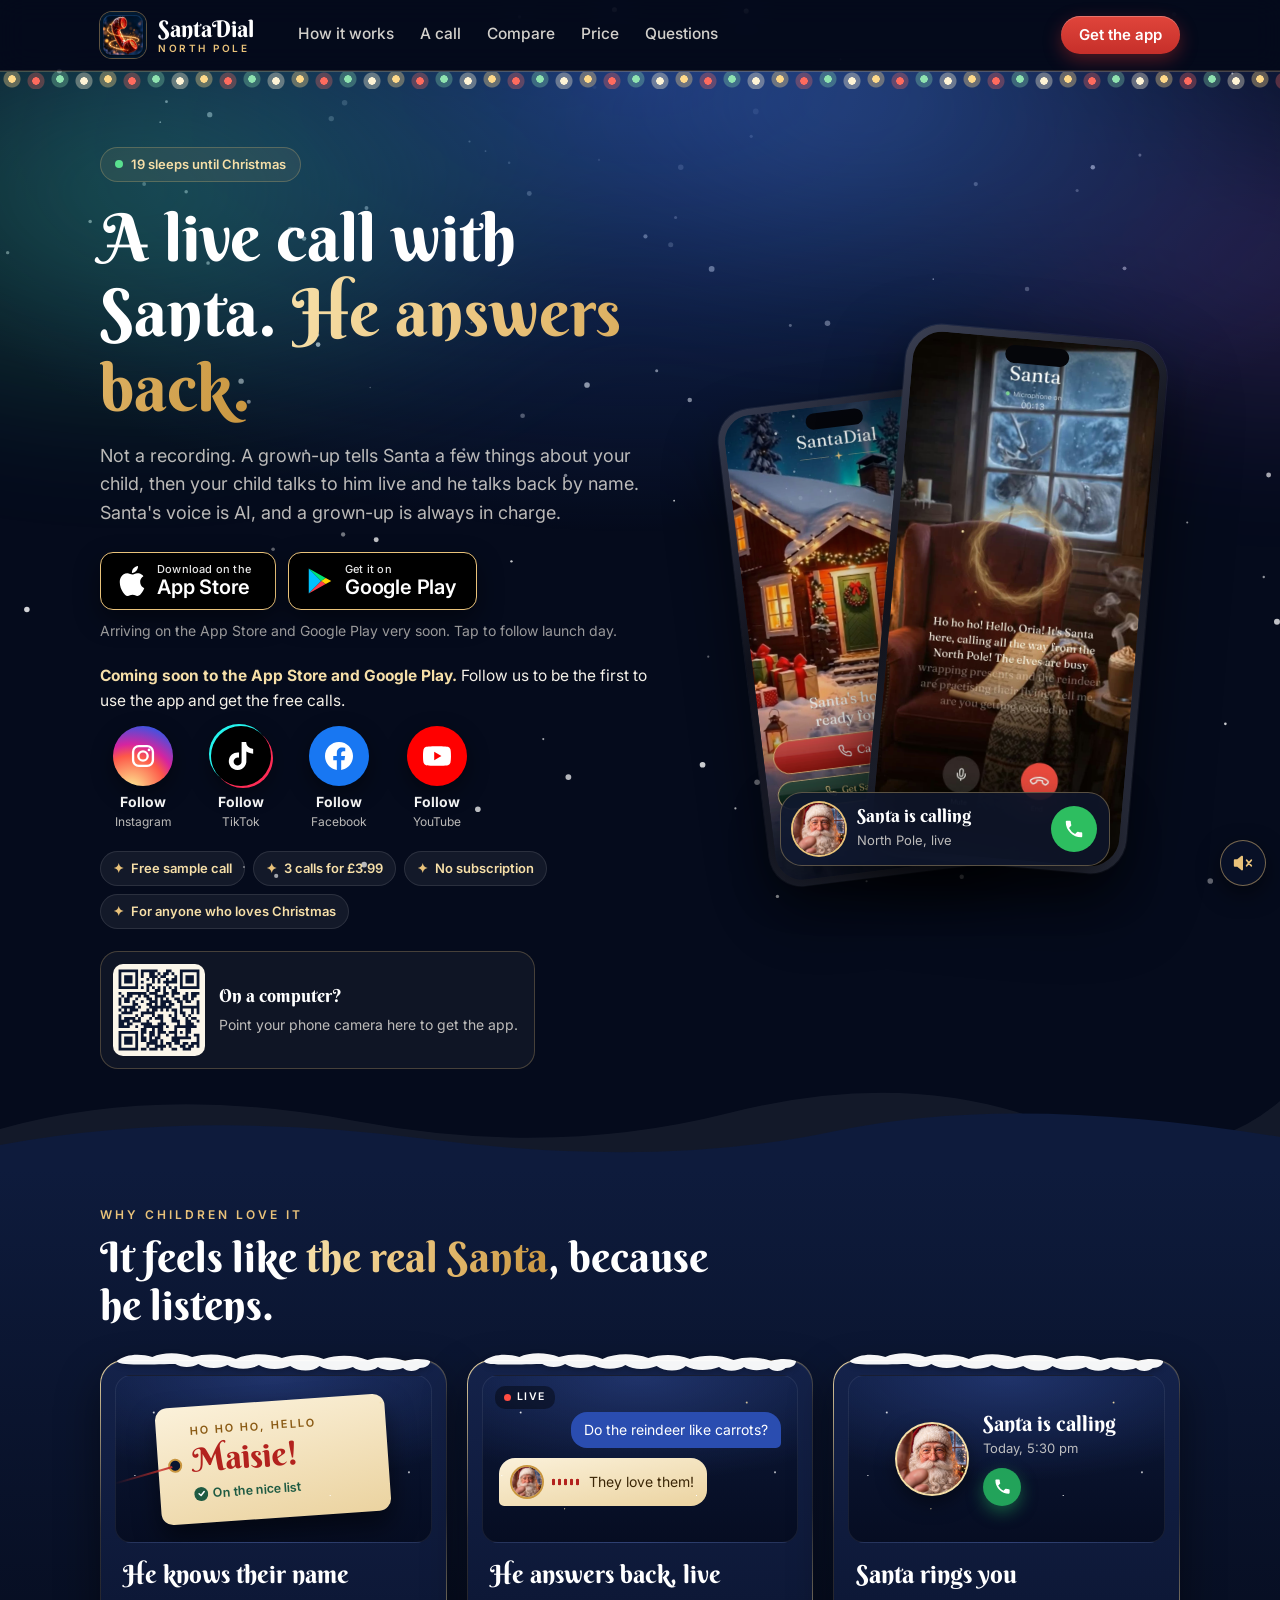
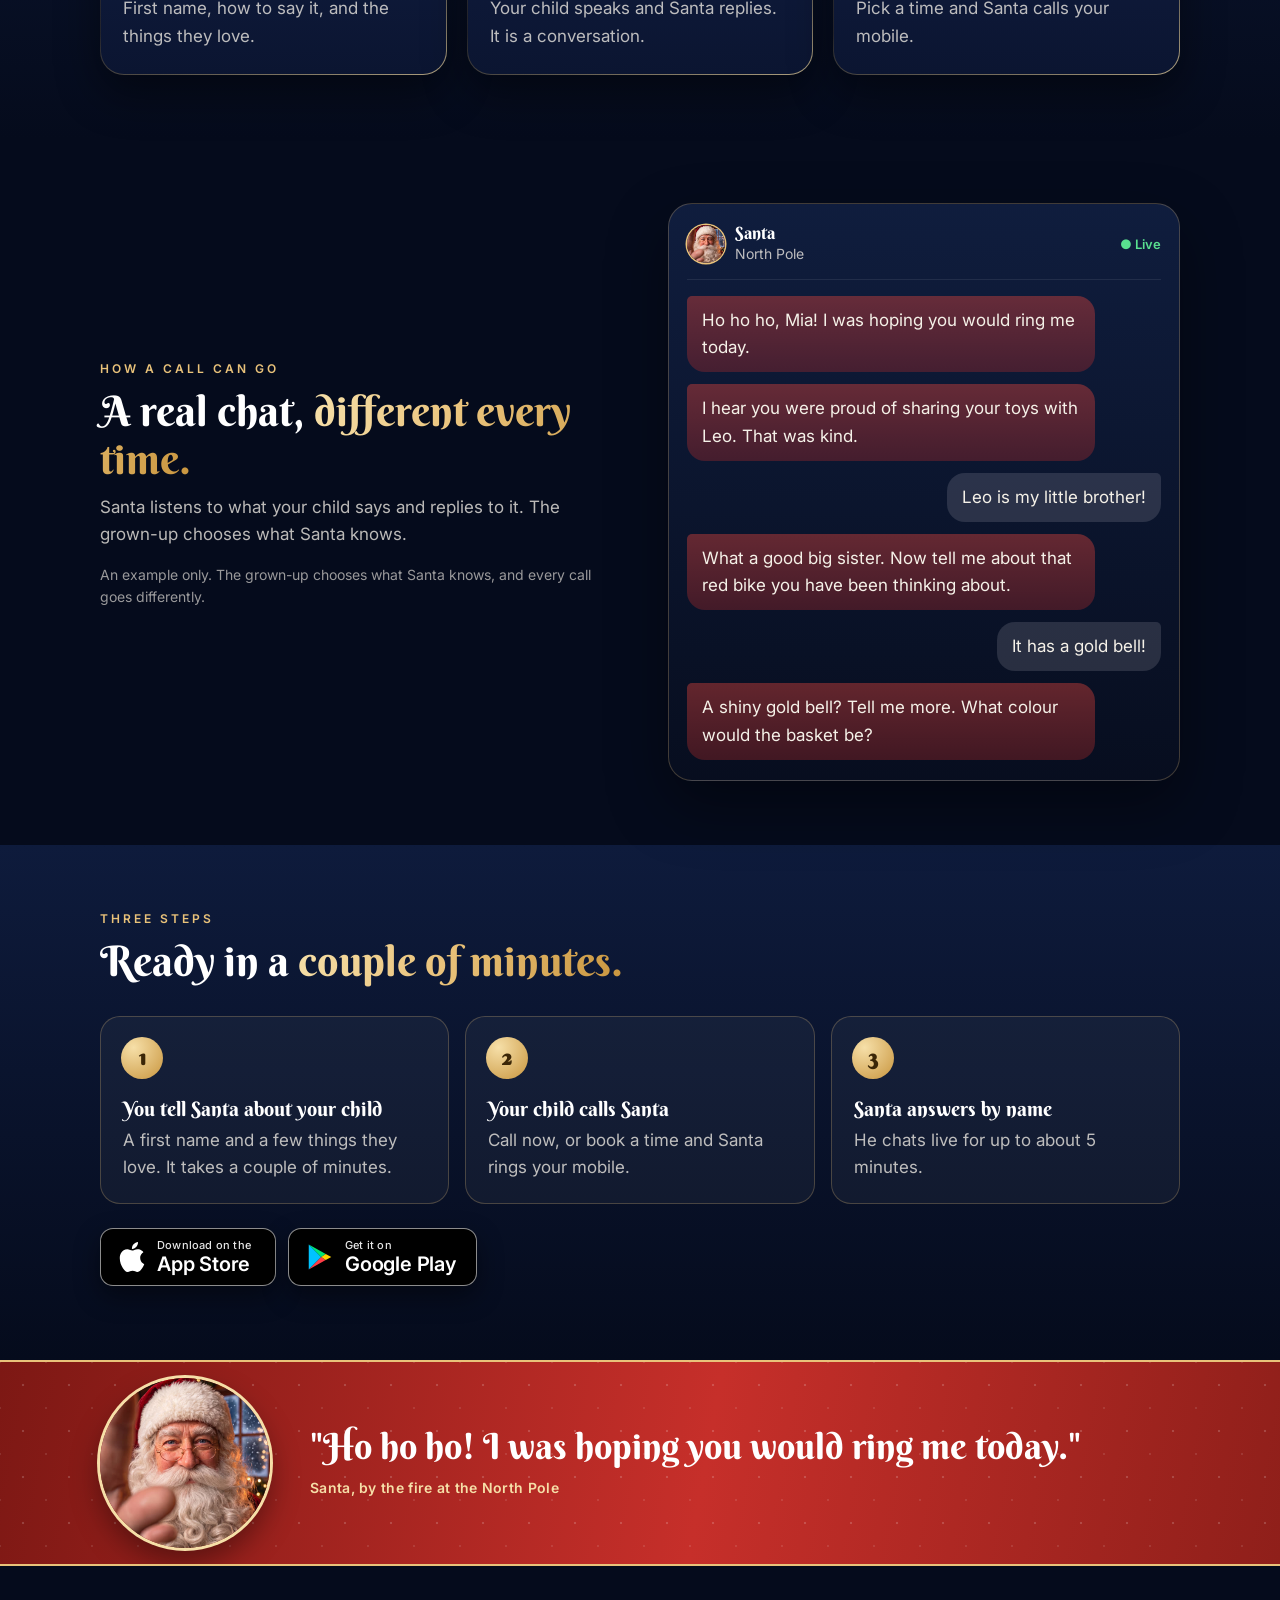
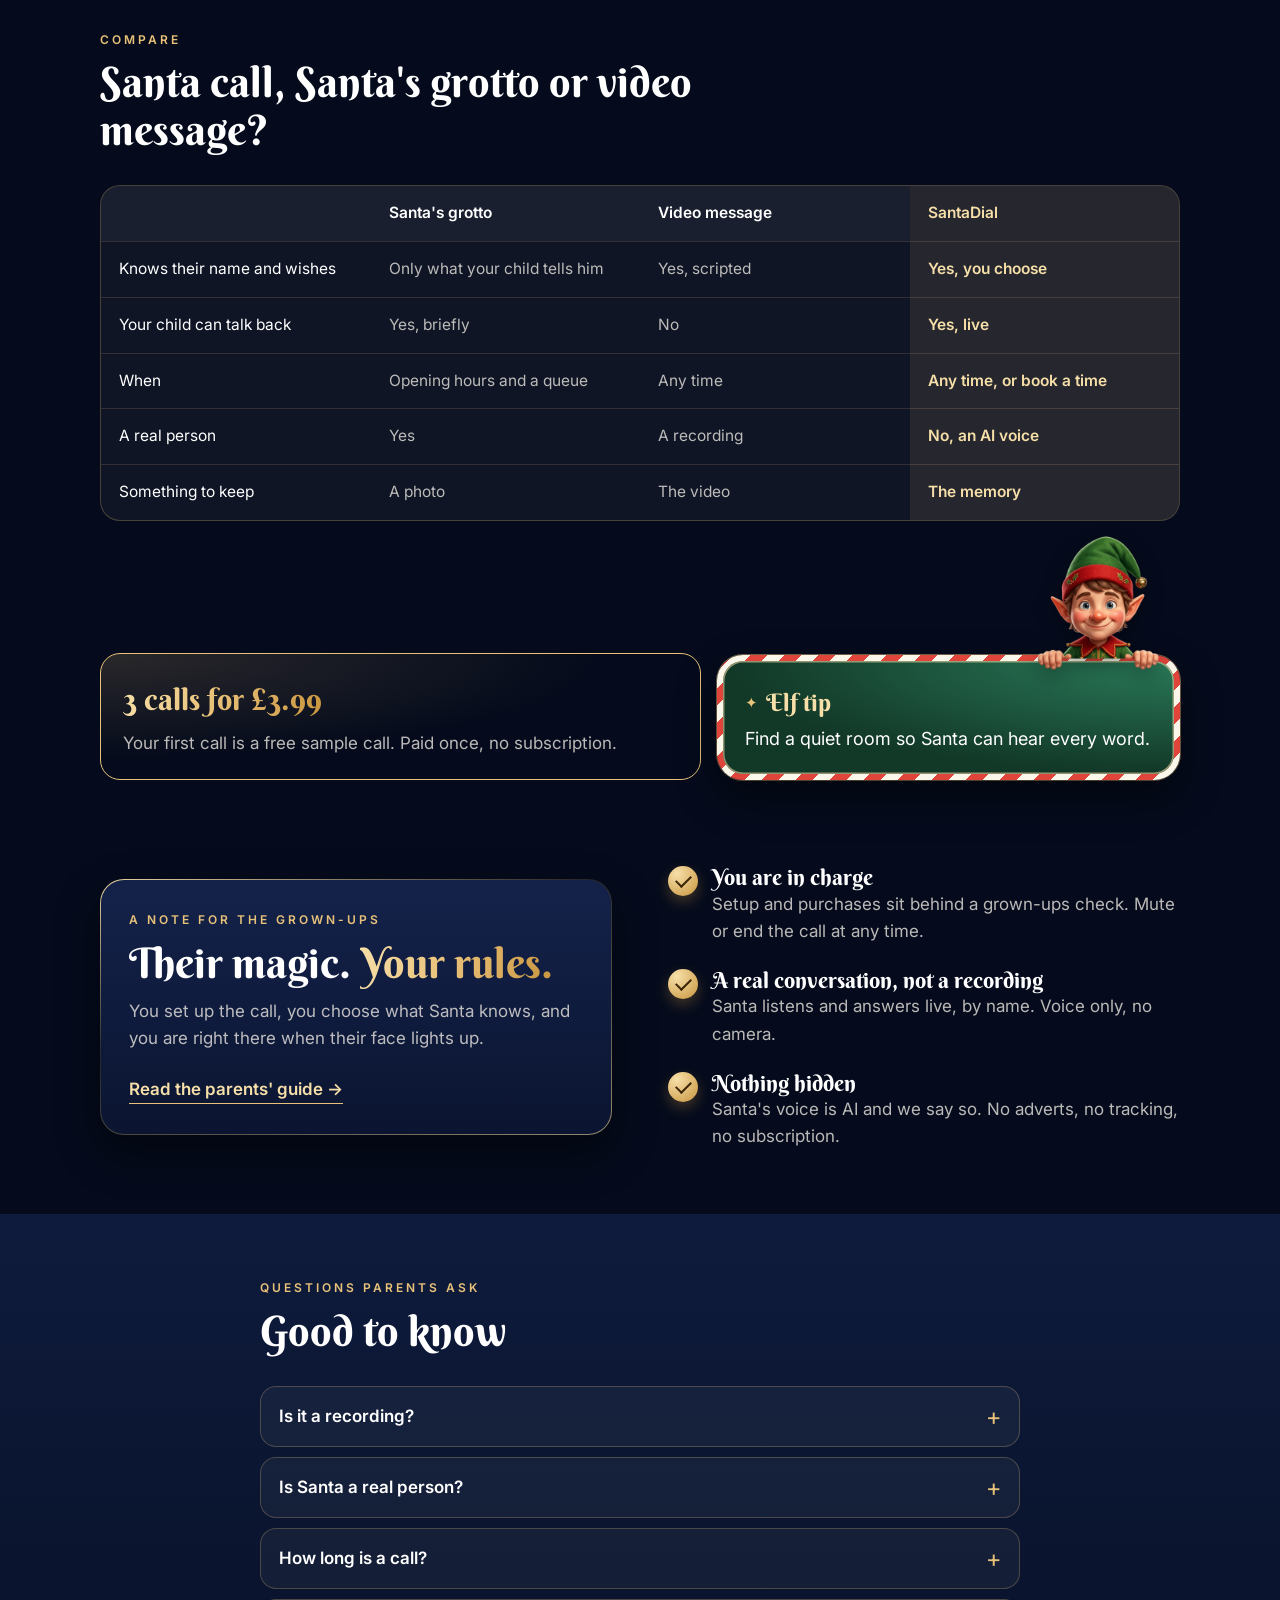
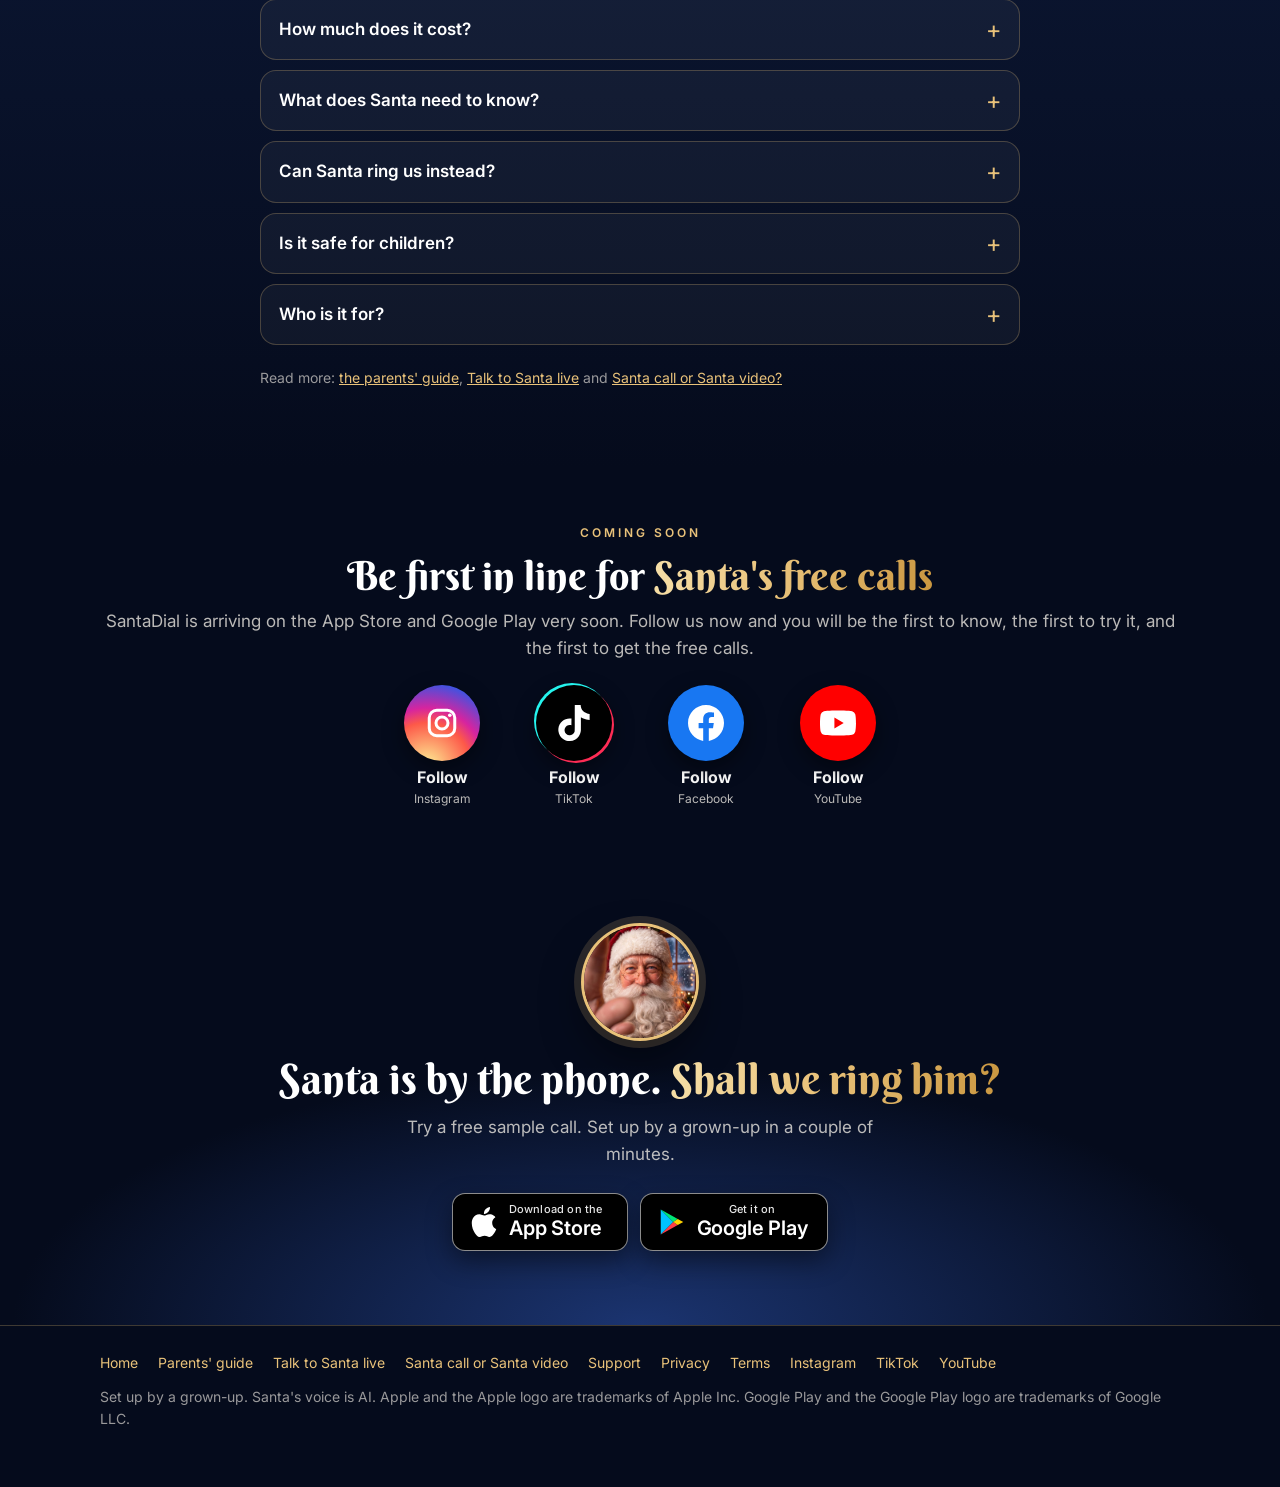
==== commit 3b46f7a5: "Add YouTube to the follow icons Co-Authored-By: Claude Sonnet 5.5 <noreply@anthropic.com>" ====
--- a/index.html
+++ b/index.html
@@ -257,7 +257,11 @@
 .dfollow a{display:flex;align-items:center;justify-content:center;width:42px;height:42px;border-radius:50%}
 .dfollow svg{width:22px;height:22px}
 .dfollow .ig{background:radial-gradient(circle at 30% 107%,#fdf497 0,#fd5949 45%,#d6249f 60%,#285AEB 90%)}.dfollow .tt{background:#000;box-shadow:-1px -1px 0 #25F4EE,1px 1px 0 #FE2C55}.dfollow .fb{background:#1877F2}
-.dock>div:nth-of-type(1){min-width:0}.prelaunch .dock .store{display:none}.prelaunch .dock .dfollow{display:flex}
+.dock>div:nth-of-type(1){min-width:0}.fbtn.yt i{background:#FF0000}.dfollow .yt{background:#FF0000}
+.fbtn{width:76px}.fbtns{gap:8px}.followband .fbtn{width:80px}.followband .fbtns{gap:8px}.followband .fbtn i{width:68px;height:68px}.followband .fbtn svg{width:32px;height:32px}.followband .fbtn b{font-size:15px}
+.dfollow{gap:6px}.dfollow a{width:34px;height:34px}.dfollow svg{width:18px;height:18px}
+@media(min-width:520px){.fbtn{width:86px}.fbtns{gap:12px}.followband .fbtn{width:110px}.followband .fbtns{gap:22px}.followband .fbtn i{width:76px;height:76px}.followband .fbtn svg{width:36px;height:36px}.followband .fbtn b{font-size:16px}.dfollow a{width:42px;height:42px}.dfollow svg{width:22px;height:22px}}
+.prelaunch .dock .store{display:none}.prelaunch .dock .dfollow{display:flex}
 @media(min-width:720px){.band img{width:170px;height:170px;margin:-10px 0}.band .wrap{gap:40px}.cards{grid-template-columns:repeat(3,1fr)}.steps{grid-template-columns:repeat(3,1fr)}.steps li{padding:76px 22px 22px}.offer{grid-template-columns:1.3fr 1fr}table{font-size:15.5px}th,td{padding:15px 18px}th{font-size:15.5px;padding:15px 18px}}
 @media(min-width:940px){.links{display:flex}.hero{padding-top:76px}.hero .wrap{grid-template-columns:1.1fr .9fr}.stage{height:560px}.phone{width:262px}.p2{margin-left:-215px}.two{grid-template-columns:1fr 1fr;gap:56px}.qr{display:flex}.dock{display:none}footer{padding-bottom:40px}}
 @media(max-width:380px){.store{min-width:0;flex:1;padding:0 12px 0 10px;font-size:17px}.store svg{width:26px;height:26px}}
@@ -287,7 +291,7 @@
  <a class="store js-android" href="get/?src=home" aria-label="Get it on Google Play"><svg viewBox="0 0 24 24" aria-hidden="true"><polygon fill="#00C3FF" points="3,2 3,22 13,12"/><polygon fill="#00E676" points="3,2 13,12 16.6,9.6"/><polygon fill="#FF3D47" points="3,22 13,12 16.6,14.4"/><polygon fill="#FFD400" points="16.6,9.6 21,12 16.6,14.4 13,12"/></svg><span><small>Get it on</small>Google Play</span></a>
 </div>
    <p class="fine" id="storenote">Try a free sample call. For iPhone and Android.</p>
-   <div class="follow js-prelaunch"><p class="ask"><b>Coming soon to the App Store and Google Play.</b> Follow us to be the first to use the app and get the free calls.</p><div class="fbtns"><a class="fbtn ig" href="https://www.instagram.com/santa_dial/" target="_blank" rel="noopener" aria-label="Follow SantaDial on Instagram"><i><svg viewBox="0 0 24 24" aria-hidden="true"><rect x="3.5" y="3.5" width="17" height="17" rx="5" fill="none" stroke="#fff" stroke-width="2"/><circle cx="12" cy="12" r="4" fill="none" stroke="#fff" stroke-width="2"/><circle cx="17.2" cy="6.8" r="1.2" fill="#fff"/></svg></i><b>Follow</b><small>Instagram</small></a><a class="fbtn tt" href="https://www.tiktok.com/@santa_dial" target="_blank" rel="noopener" aria-label="Follow SantaDial on TikTok"><i><svg viewBox="0 0 24 24" aria-hidden="true"><path fill="#fff" d="M12.525.02c1.31-.02 2.61-.01 3.91-.02.08 1.53.63 3.09 1.75 4.17 1.12 1.11 2.7 1.62 4.24 1.79v4.03c-1.44-.05-2.89-.35-4.2-.97-.57-.26-1.1-.59-1.62-.93-.01 2.92.01 5.84-.02 8.75-.08 1.4-.54 2.79-1.35 3.94-1.31 1.92-3.58 3.17-5.91 3.21-1.43.08-2.86-.31-4.08-1.03-2.02-1.19-3.44-3.37-3.65-5.71-.02-.5-.03-1-.01-1.49.18-1.9 1.12-3.72 2.58-4.96 1.66-1.44 3.98-2.13 6.15-1.72.02 1.48-.04 2.96-.04 4.44-.99-.32-2.15-.23-3.02.37-.63.41-1.11 1.04-1.36 1.75-.21.51-.15 1.07-.14 1.61.24 1.64 1.82 3.02 3.5 2.87 1.12-.01 2.19-.66 2.77-1.61.19-.33.4-.67.41-1.06.1-1.79.06-3.57.07-5.36.01-4.03-.01-8.05.02-12.07z"/></svg></i><b>Follow</b><small>TikTok</small></a><a class="fbtn fb" href="https://www.facebook.com/profile.php?id=1357164660824561" target="_blank" rel="noopener" aria-label="Follow SantaDial on Facebook"><i><svg viewBox="0 0 24 24" aria-hidden="true"><path fill="#fff" d="M24 12.073c0-6.627-5.373-12-12-12s-12 5.373-12 12c0 5.99 4.388 10.954 10.125 11.854v-8.385H7.078v-3.47h3.047V9.43c0-3.007 1.792-4.669 4.533-4.669 1.312 0 2.686.235 2.686.235v2.953H15.83c-1.491 0-1.956.925-1.956 1.874v2.25h3.328l-.532 3.47h-2.796v8.385C19.612 23.027 24 18.062 24 12.073z"/></svg></i><b>Follow</b><small>Facebook</small></a></div></div>
+   <div class="follow js-prelaunch"><p class="ask"><b>Coming soon to the App Store and Google Play.</b> Follow us to be the first to use the app and get the free calls.</p><div class="fbtns"><a class="fbtn ig" href="https://www.instagram.com/santa_dial/" target="_blank" rel="noopener" aria-label="Follow SantaDial on Instagram"><i><svg viewBox="0 0 24 24" aria-hidden="true"><rect x="3.5" y="3.5" width="17" height="17" rx="5" fill="none" stroke="#fff" stroke-width="2"/><circle cx="12" cy="12" r="4" fill="none" stroke="#fff" stroke-width="2"/><circle cx="17.2" cy="6.8" r="1.2" fill="#fff"/></svg></i><b>Follow</b><small>Instagram</small></a><a class="fbtn tt" href="https://www.tiktok.com/@santa_dial" target="_blank" rel="noopener" aria-label="Follow SantaDial on TikTok"><i><svg viewBox="0 0 24 24" aria-hidden="true"><path fill="#fff" d="M12.525.02c1.31-.02 2.61-.01 3.91-.02.08 1.53.63 3.09 1.75 4.17 1.12 1.11 2.7 1.62 4.24 1.79v4.03c-1.44-.05-2.89-.35-4.2-.97-.57-.26-1.1-.59-1.62-.93-.01 2.92.01 5.84-.02 8.75-.08 1.4-.54 2.79-1.35 3.94-1.31 1.92-3.58 3.17-5.91 3.21-1.43.08-2.86-.31-4.08-1.03-2.02-1.19-3.44-3.37-3.65-5.71-.02-.5-.03-1-.01-1.49.18-1.9 1.12-3.72 2.58-4.96 1.66-1.44 3.98-2.13 6.15-1.72.02 1.48-.04 2.96-.04 4.44-.99-.32-2.15-.23-3.02.37-.63.41-1.11 1.04-1.36 1.75-.21.51-.15 1.07-.14 1.61.24 1.64 1.82 3.02 3.5 2.87 1.12-.01 2.19-.66 2.77-1.61.19-.33.4-.67.41-1.06.1-1.79.06-3.57.07-5.36.01-4.03-.01-8.05.02-12.07z"/></svg></i><b>Follow</b><small>TikTok</small></a><a class="fbtn fb" href="https://www.facebook.com/profile.php?id=1357164660824561" target="_blank" rel="noopener" aria-label="Follow SantaDial on Facebook"><i><svg viewBox="0 0 24 24" aria-hidden="true"><path fill="#fff" d="M24 12.073c0-6.627-5.373-12-12-12s-12 5.373-12 12c0 5.99 4.388 10.954 10.125 11.854v-8.385H7.078v-3.47h3.047V9.43c0-3.007 1.792-4.669 4.533-4.669 1.312 0 2.686.235 2.686.235v2.953H15.83c-1.491 0-1.956.925-1.956 1.874v2.25h3.328l-.532 3.47h-2.796v8.385C19.612 23.027 24 18.062 24 12.073z"/></svg></i><b>Follow</b><small>Facebook</small></a><a class="fbtn yt" href="https://www.youtube.com/channel/UCkLgzPUYMEvaZfRGzONwFaQ" target="_blank" rel="noopener" aria-label="Follow SantaDial on YouTube"><i><svg viewBox="0 0 24 24" aria-hidden="true"><path fill="#fff" d="M23.5 6.2a3 3 0 0 0-2.1-2.1C19.5 3.6 12 3.6 12 3.6s-7.5 0-9.4.5A3 3 0 0 0 .5 6.2C0 8.1 0 12 0 12s0 3.9.5 5.8a3 3 0 0 0 2.1 2.1c1.9.5 9.4.5 9.4.5s7.5 0 9.4-.5a3 3 0 0 0 2.1-2.1c.5-1.9.5-5.8.5-5.8s0-3.9-.5-5.8zM9.6 15.6V8.4l6.2 3.6-6.2 3.6z"/></svg></i><b>Follow</b><small>YouTube</small></a></div></div>
    <ul class="facts"><li>Free sample call</li><li>3 calls for £3.99</li><li>No subscription</li><li>For anyone who loves Christmas</li></ul>
    <div class="qr"><img src="img/qr-get.svg" alt="QR code to get the SantaDial app" width="92" height="92"><div><b>On a computer?</b><span>Point your phone camera here to get the app.</span></div></div>
   </div>
@@ -388,7 +392,7 @@
  <p class="fine" style="margin-top:22px">Read more: <a href="parents/">the parents' guide</a>, <a href="talk-to-santa-live/">Talk to Santa live</a> and <a href="santa-call-vs-santa-video/">Santa call or Santa video?</a></p>
 </div></section>
 
-<section class="followband js-prelaunch" id="follow"><div class="wrap"><div class="eyebrow">Coming soon</div><h2>Be first in line for <span class="gold">Santa's free calls</span></h2><p>SantaDial is arriving on the App Store and Google Play very soon. Follow us now and you will be the first to know, the first to try it, and the first to get the free calls.</p><div class="fbtns"><a class="fbtn ig" href="https://www.instagram.com/santa_dial/" target="_blank" rel="noopener" aria-label="Follow SantaDial on Instagram"><i><svg viewBox="0 0 24 24" aria-hidden="true"><rect x="3.5" y="3.5" width="17" height="17" rx="5" fill="none" stroke="#fff" stroke-width="2"/><circle cx="12" cy="12" r="4" fill="none" stroke="#fff" stroke-width="2"/><circle cx="17.2" cy="6.8" r="1.2" fill="#fff"/></svg></i><b>Follow</b><small>Instagram</small></a><a class="fbtn tt" href="https://www.tiktok.com/@santa_dial" target="_blank" rel="noopener" aria-label="Follow SantaDial on TikTok"><i><svg viewBox="0 0 24 24" aria-hidden="true"><path fill="#fff" d="M12.525.02c1.31-.02 2.61-.01 3.91-.02.08 1.53.63 3.09 1.75 4.17 1.12 1.11 2.7 1.62 4.24 1.79v4.03c-1.44-.05-2.89-.35-4.2-.97-.57-.26-1.1-.59-1.62-.93-.01 2.92.01 5.84-.02 8.75-.08 1.4-.54 2.79-1.35 3.94-1.31 1.92-3.58 3.17-5.91 3.21-1.43.08-2.86-.31-4.08-1.03-2.02-1.19-3.44-3.37-3.65-5.71-.02-.5-.03-1-.01-1.49.18-1.9 1.12-3.72 2.58-4.96 1.66-1.44 3.98-2.13 6.15-1.72.02 1.48-.04 2.96-.04 4.44-.99-.32-2.15-.23-3.02.37-.63.41-1.11 1.04-1.36 1.75-.21.51-.15 1.07-.14 1.61.24 1.64 1.82 3.02 3.5 2.87 1.12-.01 2.19-.66 2.77-1.61.19-.33.4-.67.41-1.06.1-1.79.06-3.57.07-5.36.01-4.03-.01-8.05.02-12.07z"/></svg></i><b>Follow</b><small>TikTok</small></a><a class="fbtn fb" href="https://www.facebook.com/profile.php?id=1357164660824561" target="_blank" rel="noopener" aria-label="Follow SantaDial on Facebook"><i><svg viewBox="0 0 24 24" aria-hidden="true"><path fill="#fff" d="M24 12.073c0-6.627-5.373-12-12-12s-12 5.373-12 12c0 5.99 4.388 10.954 10.125 11.854v-8.385H7.078v-3.47h3.047V9.43c0-3.007 1.792-4.669 4.533-4.669 1.312 0 2.686.235 2.686.235v2.953H15.83c-1.491 0-1.956.925-1.956 1.874v2.25h3.328l-.532 3.47h-2.796v8.385C19.612 23.027 24 18.062 24 12.073z"/></svg></i><b>Follow</b><small>Facebook</small></a></div></div></section>
+<section class="followband js-prelaunch" id="follow"><div class="wrap"><div class="eyebrow">Coming soon</div><h2>Be first in line for <span class="gold">Santa's free calls</span></h2><p>SantaDial is arriving on the App Store and Google Play very soon. Follow us now and you will be the first to know, the first to try it, and the first to get the free calls.</p><div class="fbtns"><a class="fbtn ig" href="https://www.instagram.com/santa_dial/" target="_blank" rel="noopener" aria-label="Follow SantaDial on Instagram"><i><svg viewBox="0 0 24 24" aria-hidden="true"><rect x="3.5" y="3.5" width="17" height="17" rx="5" fill="none" stroke="#fff" stroke-width="2"/><circle cx="12" cy="12" r="4" fill="none" stroke="#fff" stroke-width="2"/><circle cx="17.2" cy="6.8" r="1.2" fill="#fff"/></svg></i><b>Follow</b><small>Instagram</small></a><a class="fbtn tt" href="https://www.tiktok.com/@santa_dial" target="_blank" rel="noopener" aria-label="Follow SantaDial on TikTok"><i><svg viewBox="0 0 24 24" aria-hidden="true"><path fill="#fff" d="M12.525.02c1.31-.02 2.61-.01 3.91-.02.08 1.53.63 3.09 1.75 4.17 1.12 1.11 2.7 1.62 4.24 1.79v4.03c-1.44-.05-2.89-.35-4.2-.97-.57-.26-1.1-.59-1.62-.93-.01 2.92.01 5.84-.02 8.75-.08 1.4-.54 2.79-1.35 3.94-1.31 1.92-3.58 3.17-5.91 3.21-1.43.08-2.86-.31-4.08-1.03-2.02-1.19-3.44-3.37-3.65-5.71-.02-.5-.03-1-.01-1.49.18-1.9 1.12-3.72 2.58-4.96 1.66-1.44 3.98-2.13 6.15-1.72.02 1.48-.04 2.96-.04 4.44-.99-.32-2.15-.23-3.02.37-.63.41-1.11 1.04-1.36 1.75-.21.51-.15 1.07-.14 1.61.24 1.64 1.82 3.02 3.5 2.87 1.12-.01 2.19-.66 2.77-1.61.19-.33.4-.67.41-1.06.1-1.79.06-3.57.07-5.36.01-4.03-.01-8.05.02-12.07z"/></svg></i><b>Follow</b><small>TikTok</small></a><a class="fbtn fb" href="https://www.facebook.com/profile.php?id=1357164660824561" target="_blank" rel="noopener" aria-label="Follow SantaDial on Facebook"><i><svg viewBox="0 0 24 24" aria-hidden="true"><path fill="#fff" d="M24 12.073c0-6.627-5.373-12-12-12s-12 5.373-12 12c0 5.99 4.388 10.954 10.125 11.854v-8.385H7.078v-3.47h3.047V9.43c0-3.007 1.792-4.669 4.533-4.669 1.312 0 2.686.235 2.686.235v2.953H15.83c-1.491 0-1.956.925-1.956 1.874v2.25h3.328l-.532 3.47h-2.796v8.385C19.612 23.027 24 18.062 24 12.073z"/></svg></i><b>Follow</b><small>Facebook</small></a><a class="fbtn yt" href="https://www.youtube.com/channel/UCkLgzPUYMEvaZfRGzONwFaQ" target="_blank" rel="noopener" aria-label="Follow SantaDial on YouTube"><i><svg viewBox="0 0 24 24" aria-hidden="true"><path fill="#fff" d="M23.5 6.2a3 3 0 0 0-2.1-2.1C19.5 3.6 12 3.6 12 3.6s-7.5 0-9.4.5A3 3 0 0 0 .5 6.2C0 8.1 0 12 0 12s0 3.9.5 5.8a3 3 0 0 0 2.1 2.1c1.9.5 9.4.5 9.4.5s7.5 0 9.4-.5a3 3 0 0 0 2.1-2.1c.5-1.9.5-5.8.5-5.8s0-3.9-.5-5.8zM9.6 15.6V8.4l6.2 3.6-6.2 3.6z"/></svg></i><b>Follow</b><small>YouTube</small></a></div></div></section>
 <section class="final"><div class="wrap">
  <img class="santa rv" src="img/santa.jpg" alt="Santa taking a selfie at the North Pole" width="112" height="112" loading="lazy">
  <h2 class="rv">Santa is by the phone. <span class="gold">Shall we ring him?</span></h2>
@@ -401,14 +405,14 @@
 </main>
 
 <footer><div class="wrap">
- <nav><a href="./">Home</a><a href="parents/">Parents' guide</a><a href="talk-to-santa-live/">Talk to Santa live</a><a href="santa-call-vs-santa-video/">Santa call or Santa video</a><a href="support/">Support</a><a href="privacy/">Privacy</a><a href="terms/">Terms</a><a href="https://www.instagram.com/santa_dial/">Instagram</a><a href="https://www.tiktok.com/@santa_dial">TikTok</a></nav>
+ <nav><a href="./">Home</a><a href="parents/">Parents' guide</a><a href="talk-to-santa-live/">Talk to Santa live</a><a href="santa-call-vs-santa-video/">Santa call or Santa video</a><a href="support/">Support</a><a href="privacy/">Privacy</a><a href="terms/">Terms</a><a href="https://www.instagram.com/santa_dial/">Instagram</a><a href="https://www.tiktok.com/@santa_dial">TikTok</a><a href="https://www.youtube.com/channel/UCkLgzPUYMEvaZfRGzONwFaQ">YouTube</a></nav>
  <p class="fine">Set up by a grown-up. Santa's voice is AI. Apple and the Apple logo are trademarks of Apple Inc. Google Play and the Google Play logo are trademarks of Google LLC.</p>
 </div></footer>
 
 <div class="dock" id="dock">
  <img src="img/logo-256.jpg" alt="" width="40" height="40">
  <div><b>SantaDial</b><span id="dockline">Free sample call</span></div>
- <div class="dfollow"><a class="ig" href="https://www.instagram.com/santa_dial/" target="_blank" rel="noopener" aria-label="Follow on Instagram"><svg viewBox="0 0 24 24" aria-hidden="true"><rect x="3.5" y="3.5" width="17" height="17" rx="5" fill="none" stroke="#fff" stroke-width="2"/><circle cx="12" cy="12" r="4" fill="none" stroke="#fff" stroke-width="2"/><circle cx="17.2" cy="6.8" r="1.2" fill="#fff"/></svg></a><a class="tt" href="https://www.tiktok.com/@santa_dial" target="_blank" rel="noopener" aria-label="Follow on TikTok"><svg viewBox="0 0 24 24" aria-hidden="true"><path fill="#fff" d="M12.525.02c1.31-.02 2.61-.01 3.91-.02.08 1.53.63 3.09 1.75 4.17 1.12 1.11 2.7 1.62 4.24 1.79v4.03c-1.44-.05-2.89-.35-4.2-.97-.57-.26-1.1-.59-1.62-.93-.01 2.92.01 5.84-.02 8.75-.08 1.4-.54 2.79-1.35 3.94-1.31 1.92-3.58 3.17-5.91 3.21-1.43.08-2.86-.31-4.08-1.03-2.02-1.19-3.44-3.37-3.65-5.71-.02-.5-.03-1-.01-1.49.18-1.9 1.12-3.72 2.58-4.96 1.66-1.44 3.98-2.13 6.15-1.72.02 1.48-.04 2.96-.04 4.44-.99-.32-2.15-.23-3.02.37-.63.41-1.11 1.04-1.36 1.75-.21.51-.15 1.07-.14 1.61.24 1.64 1.82 3.02 3.5 2.87 1.12-.01 2.19-.66 2.77-1.61.19-.33.4-.67.41-1.06.1-1.79.06-3.57.07-5.36.01-4.03-.01-8.05.02-12.07z"/></svg></a><a class="fb" href="https://www.facebook.com/profile.php?id=1357164660824561" target="_blank" rel="noopener" aria-label="Follow on Facebook"><svg viewBox="0 0 24 24" aria-hidden="true"><path fill="#fff" d="M24 12.073c0-6.627-5.373-12-12-12s-12 5.373-12 12c0 5.99 4.388 10.954 10.125 11.854v-8.385H7.078v-3.47h3.047V9.43c0-3.007 1.792-4.669 4.533-4.669 1.312 0 2.686.235 2.686.235v2.953H15.83c-1.491 0-1.956.925-1.956 1.874v2.25h3.328l-.532 3.47h-2.796v8.385C19.612 23.027 24 18.062 24 12.073z"/></svg></a></div>
+ <div class="dfollow"><a class="ig" href="https://www.instagram.com/santa_dial/" target="_blank" rel="noopener" aria-label="Follow on Instagram"><svg viewBox="0 0 24 24" aria-hidden="true"><rect x="3.5" y="3.5" width="17" height="17" rx="5" fill="none" stroke="#fff" stroke-width="2"/><circle cx="12" cy="12" r="4" fill="none" stroke="#fff" stroke-width="2"/><circle cx="17.2" cy="6.8" r="1.2" fill="#fff"/></svg></a><a class="tt" href="https://www.tiktok.com/@santa_dial" target="_blank" rel="noopener" aria-label="Follow on TikTok"><svg viewBox="0 0 24 24" aria-hidden="true"><path fill="#fff" d="M12.525.02c1.31-.02 2.61-.01 3.91-.02.08 1.53.63 3.09 1.75 4.17 1.12 1.11 2.7 1.62 4.24 1.79v4.03c-1.44-.05-2.89-.35-4.2-.97-.57-.26-1.1-.59-1.62-.93-.01 2.92.01 5.84-.02 8.75-.08 1.4-.54 2.79-1.35 3.94-1.31 1.92-3.58 3.17-5.91 3.21-1.43.08-2.86-.31-4.08-1.03-2.02-1.19-3.44-3.37-3.65-5.71-.02-.5-.03-1-.01-1.49.18-1.9 1.12-3.72 2.58-4.96 1.66-1.44 3.98-2.13 6.15-1.72.02 1.48-.04 2.96-.04 4.44-.99-.32-2.15-.23-3.02.37-.63.41-1.11 1.04-1.36 1.75-.21.51-.15 1.07-.14 1.61.24 1.64 1.82 3.02 3.5 2.87 1.12-.01 2.19-.66 2.77-1.61.19-.33.4-.67.41-1.06.1-1.79.06-3.57.07-5.36.01-4.03-.01-8.05.02-12.07z"/></svg></a><a class="fb" href="https://www.facebook.com/profile.php?id=1357164660824561" target="_blank" rel="noopener" aria-label="Follow on Facebook"><svg viewBox="0 0 24 24" aria-hidden="true"><path fill="#fff" d="M24 12.073c0-6.627-5.373-12-12-12s-12 5.373-12 12c0 5.99 4.388 10.954 10.125 11.854v-8.385H7.078v-3.47h3.047V9.43c0-3.007 1.792-4.669 4.533-4.669 1.312 0 2.686.235 2.686.235v2.953H15.83c-1.491 0-1.956.925-1.956 1.874v2.25h3.328l-.532 3.47h-2.796v8.385C19.612 23.027 24 18.062 24 12.073z"/></svg></a><a class="yt" href="https://www.youtube.com/channel/UCkLgzPUYMEvaZfRGzONwFaQ" target="_blank" rel="noopener" aria-label="Follow on YouTube"><svg viewBox="0 0 24 24" aria-hidden="true"><path fill="#fff" d="M23.5 6.2a3 3 0 0 0-2.1-2.1C19.5 3.6 12 3.6 12 3.6s-7.5 0-9.4.5A3 3 0 0 0 .5 6.2C0 8.1 0 12 0 12s0 3.9.5 5.8a3 3 0 0 0 2.1 2.1c1.9.5 9.4.5 9.4.5s7.5 0 9.4-.5a3 3 0 0 0 2.1-2.1c.5-1.9.5-5.8.5-5.8s0-3.9-.5-5.8zM9.6 15.6V8.4l6.2 3.6-6.2 3.6z"/></svg></a></div>
  <a class="store js-ios" href="get/?src=home" aria-label="Download on the App Store"><svg viewBox="0 0 24 24" aria-hidden="true"><path fill="#fff" d="M12.152 6.896c-.948 0-2.415-1.078-3.96-1.04-2.04.027-3.91 1.183-4.961 3.014-2.117 3.675-.546 9.103 1.519 12.09 1.013 1.454 2.208 3.09 3.792 3.039 1.52-.065 2.09-.987 3.935-.987 1.831 0 2.35.987 3.96.948 1.637-.026 2.676-1.48 3.676-2.948 1.156-1.688 1.636-3.325 1.662-3.415-.039-.013-3.182-1.221-3.22-4.857-.026-3.04 2.48-4.494 2.597-4.559-1.429-2.09-3.623-2.324-4.39-2.376-2-.156-3.675 1.09-4.61 1.09zM15.53 3.83c.843-1.012 1.4-2.427 1.245-3.83-1.207.052-2.662.805-3.532 1.818-.78.896-1.454 2.338-1.273 3.714 1.338.104 2.715-.688 3.559-1.701"/></svg><span><small>Download on the</small>App Store</span></a>
  <a class="store js-android" href="get/?src=home" aria-label="Get it on Google Play"><svg viewBox="0 0 24 24" aria-hidden="true"><polygon fill="#00C3FF" points="3,2 3,22 13,12"/><polygon fill="#00E676" points="3,2 13,12 16.6,9.6"/><polygon fill="#FF3D47" points="3,22 13,12 16.6,14.4"/><polygon fill="#FFD400" points="16.6,9.6 21,12 16.6,14.4 13,12"/></svg><span><small>Get it on</small>Google Play</span></a>
 </div>
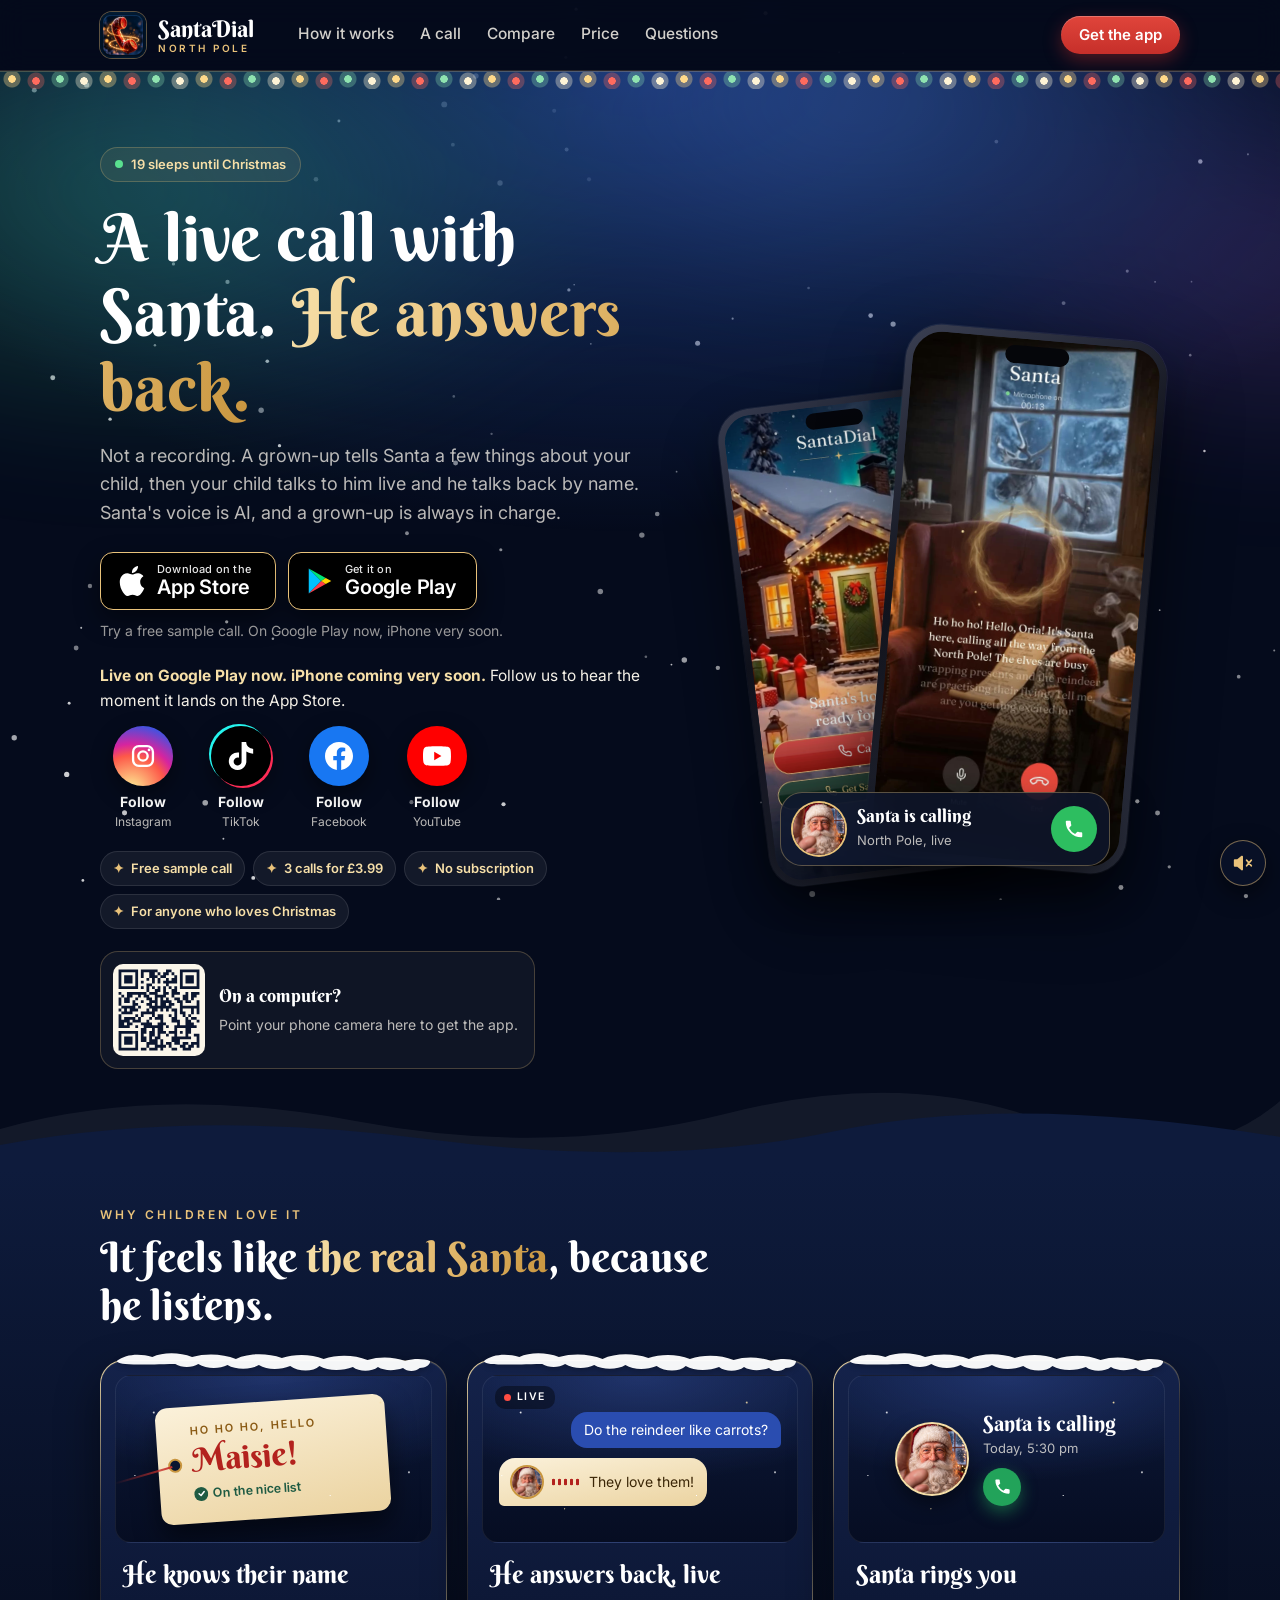
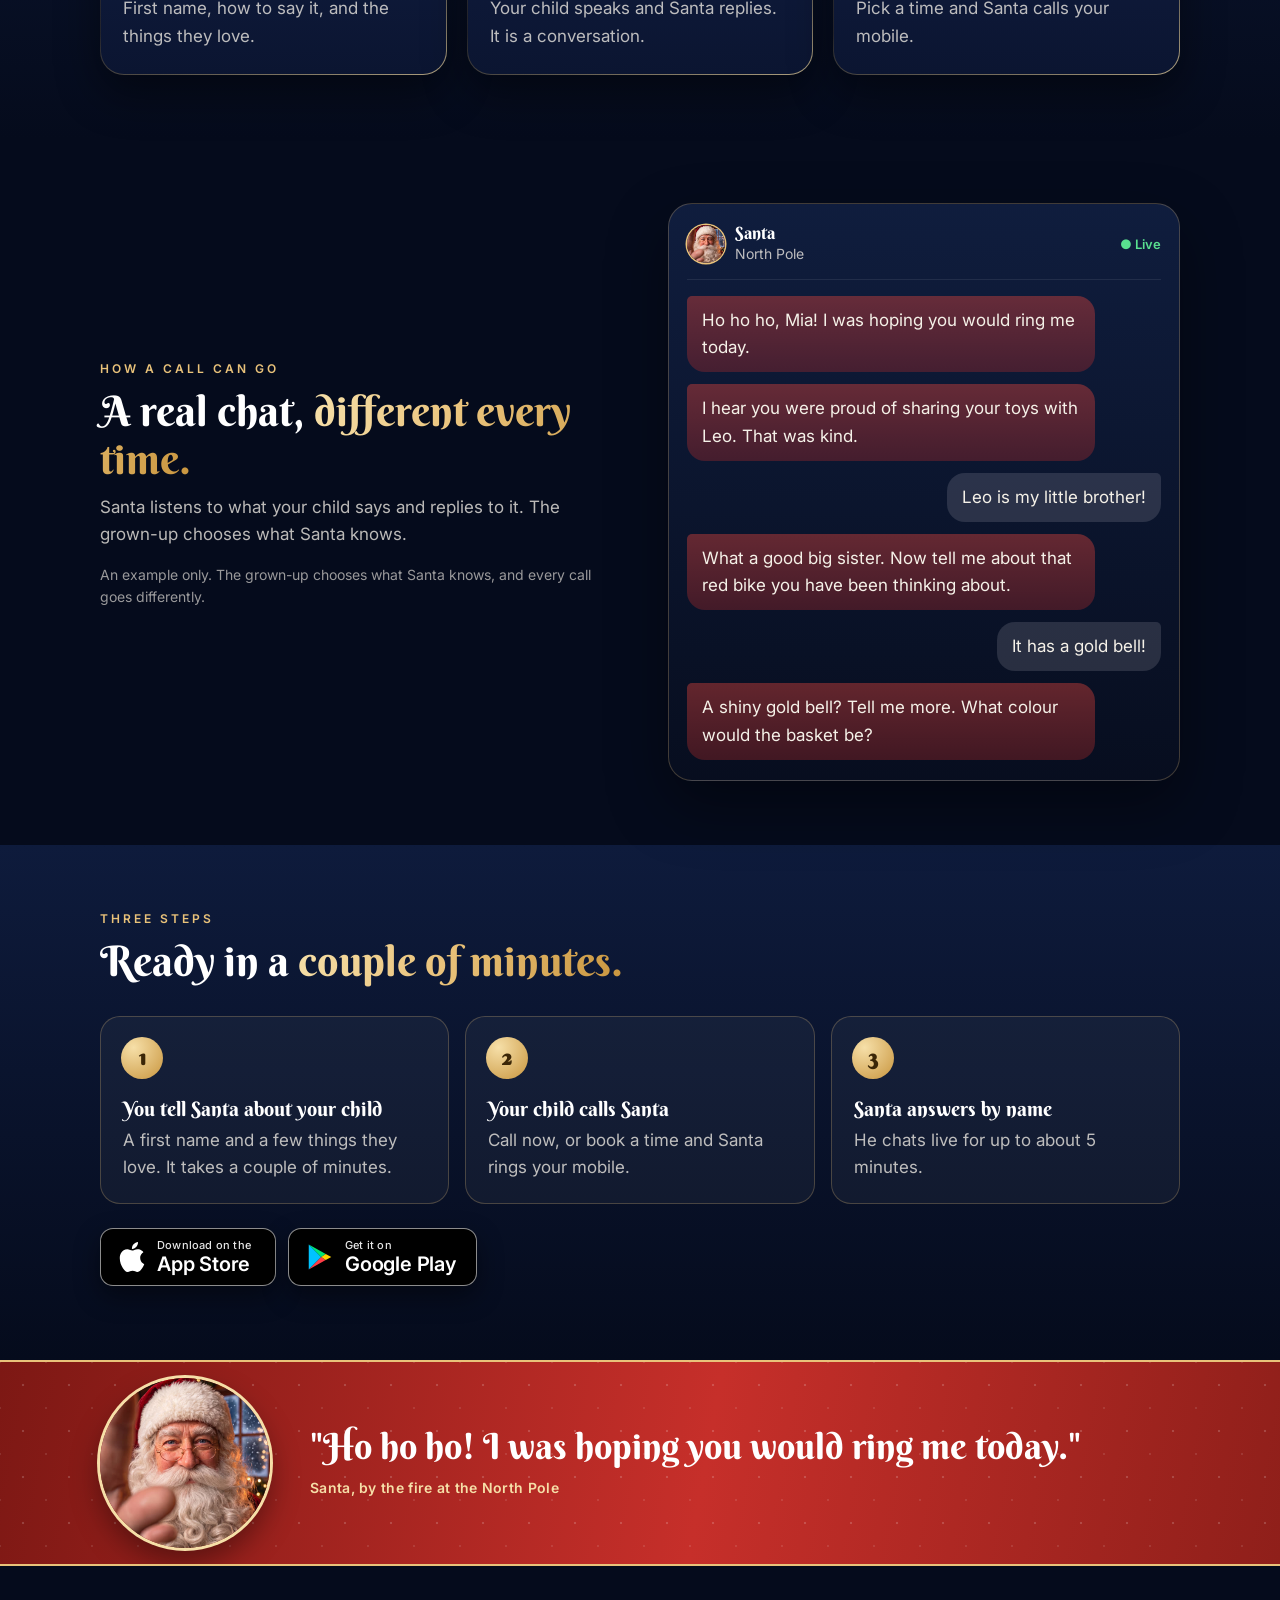
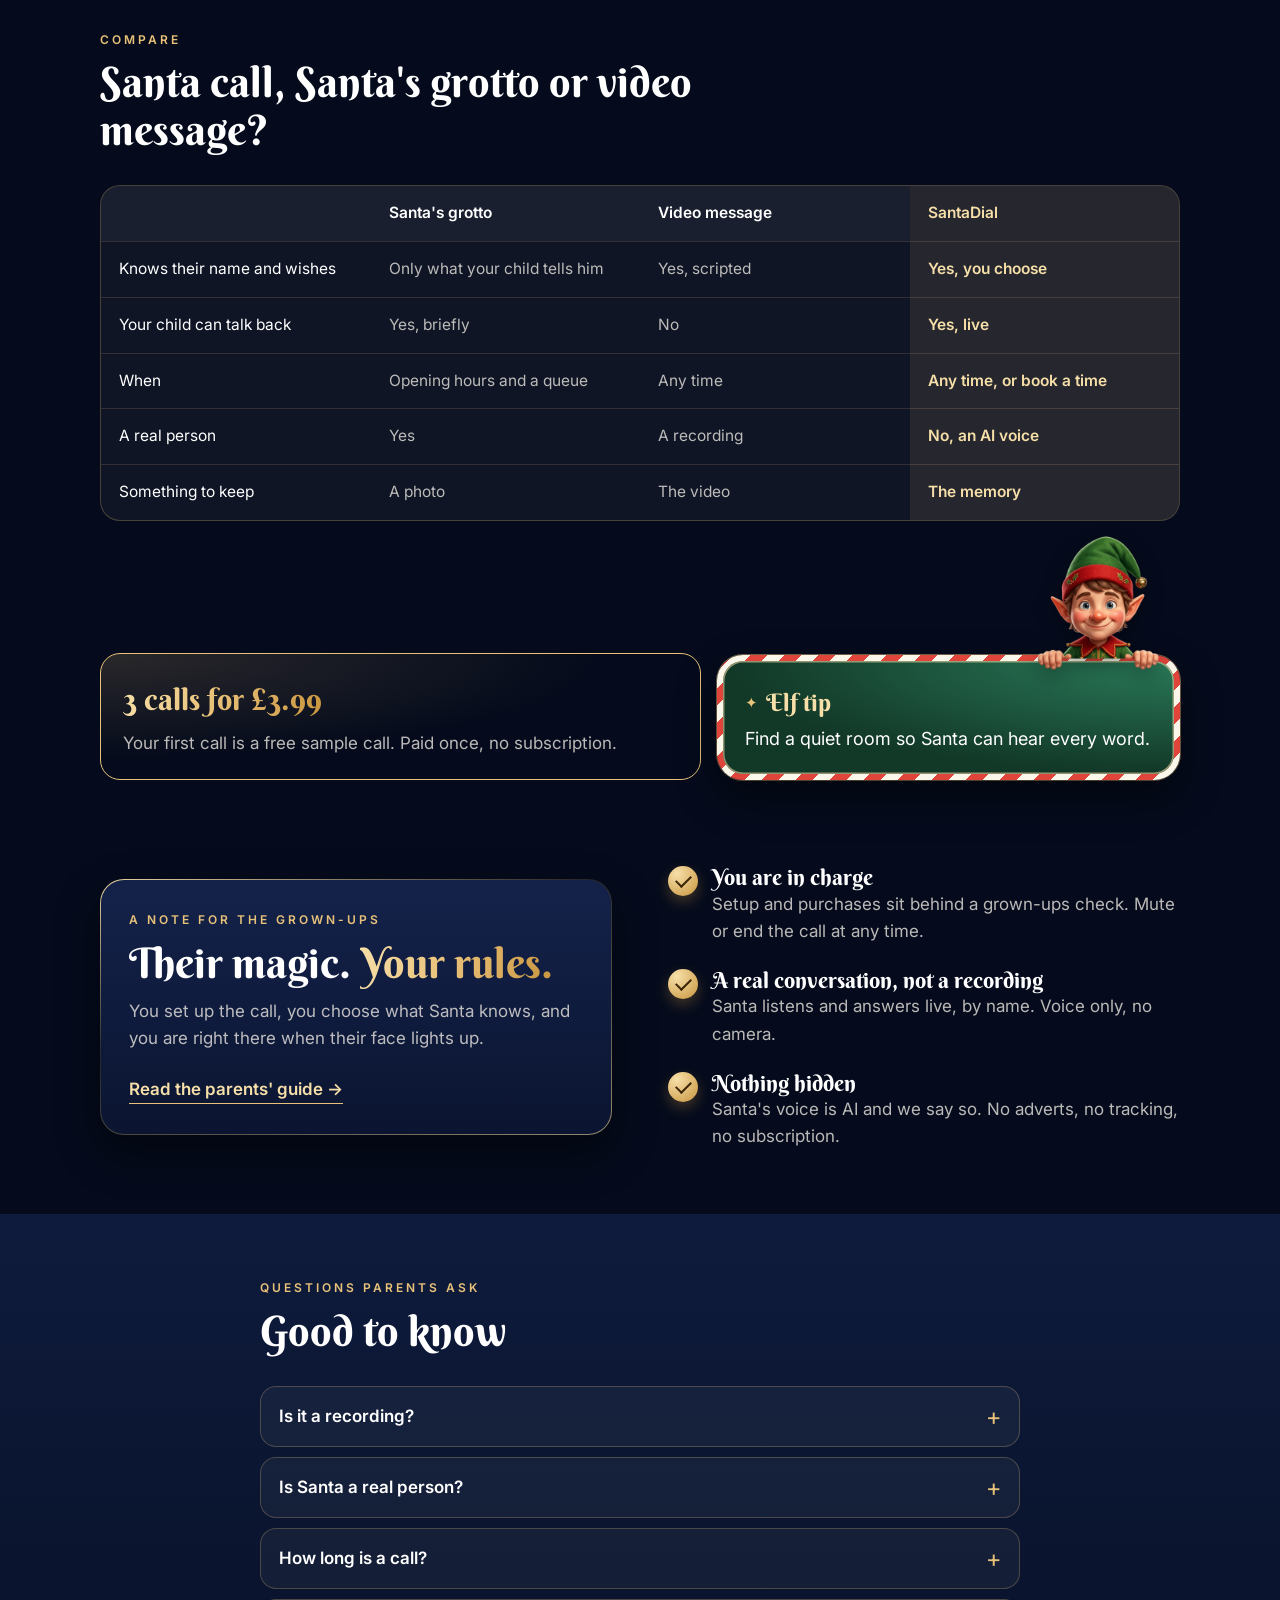
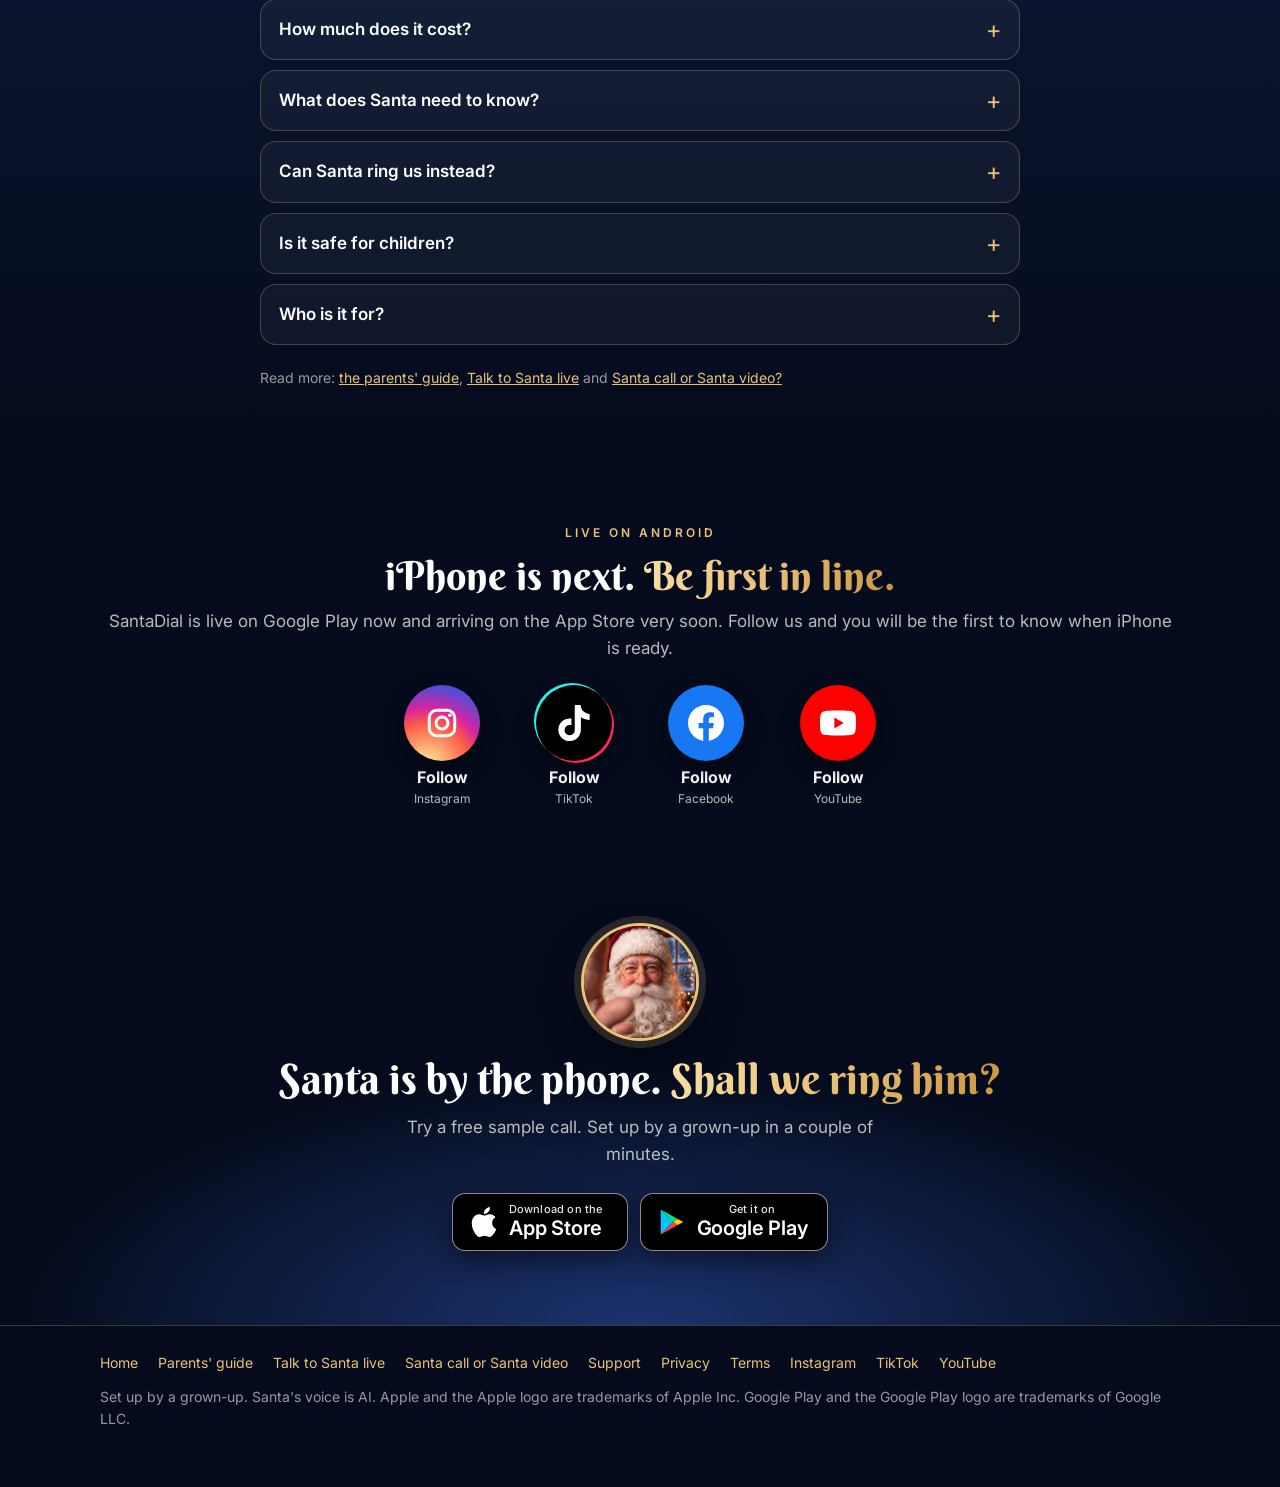
==== commit 41e80935: "Android live on Google Play, iPhone coming very soon: Get page, home and guide pages Co-Authored-By:" ====
--- a/index.html
+++ b/index.html
@@ -290,8 +290,8 @@
  <a class="store js-ios" href="get/?src=home" aria-label="Download on the App Store"><svg viewBox="0 0 24 24" aria-hidden="true"><path fill="#fff" d="M12.152 6.896c-.948 0-2.415-1.078-3.96-1.04-2.04.027-3.91 1.183-4.961 3.014-2.117 3.675-.546 9.103 1.519 12.09 1.013 1.454 2.208 3.09 3.792 3.039 1.52-.065 2.09-.987 3.935-.987 1.831 0 2.35.987 3.96.948 1.637-.026 2.676-1.48 3.676-2.948 1.156-1.688 1.636-3.325 1.662-3.415-.039-.013-3.182-1.221-3.22-4.857-.026-3.04 2.48-4.494 2.597-4.559-1.429-2.09-3.623-2.324-4.39-2.376-2-.156-3.675 1.09-4.61 1.09zM15.53 3.83c.843-1.012 1.4-2.427 1.245-3.83-1.207.052-2.662.805-3.532 1.818-.78.896-1.454 2.338-1.273 3.714 1.338.104 2.715-.688 3.559-1.701"/></svg><span><small>Download on the</small>App Store</span></a>
  <a class="store js-android" href="get/?src=home" aria-label="Get it on Google Play"><svg viewBox="0 0 24 24" aria-hidden="true"><polygon fill="#00C3FF" points="3,2 3,22 13,12"/><polygon fill="#00E676" points="3,2 13,12 16.6,9.6"/><polygon fill="#FF3D47" points="3,22 13,12 16.6,14.4"/><polygon fill="#FFD400" points="16.6,9.6 21,12 16.6,14.4 13,12"/></svg><span><small>Get it on</small>Google Play</span></a>
 </div>
-   <p class="fine" id="storenote">Try a free sample call. For iPhone and Android.</p>
-   <div class="follow js-prelaunch"><p class="ask"><b>Coming soon to the App Store and Google Play.</b> Follow us to be the first to use the app and get the free calls.</p><div class="fbtns"><a class="fbtn ig" href="https://www.instagram.com/santa_dial/" target="_blank" rel="noopener" aria-label="Follow SantaDial on Instagram"><i><svg viewBox="0 0 24 24" aria-hidden="true"><rect x="3.5" y="3.5" width="17" height="17" rx="5" fill="none" stroke="#fff" stroke-width="2"/><circle cx="12" cy="12" r="4" fill="none" stroke="#fff" stroke-width="2"/><circle cx="17.2" cy="6.8" r="1.2" fill="#fff"/></svg></i><b>Follow</b><small>Instagram</small></a><a class="fbtn tt" href="https://www.tiktok.com/@santa_dial" target="_blank" rel="noopener" aria-label="Follow SantaDial on TikTok"><i><svg viewBox="0 0 24 24" aria-hidden="true"><path fill="#fff" d="M12.525.02c1.31-.02 2.61-.01 3.91-.02.08 1.53.63 3.09 1.75 4.17 1.12 1.11 2.7 1.62 4.24 1.79v4.03c-1.44-.05-2.89-.35-4.2-.97-.57-.26-1.1-.59-1.62-.93-.01 2.92.01 5.84-.02 8.75-.08 1.4-.54 2.79-1.35 3.94-1.31 1.92-3.58 3.17-5.91 3.21-1.43.08-2.86-.31-4.08-1.03-2.02-1.19-3.44-3.37-3.65-5.71-.02-.5-.03-1-.01-1.49.18-1.9 1.12-3.72 2.58-4.96 1.66-1.44 3.98-2.13 6.15-1.72.02 1.48-.04 2.96-.04 4.44-.99-.32-2.15-.23-3.02.37-.63.41-1.11 1.04-1.36 1.75-.21.51-.15 1.07-.14 1.61.24 1.64 1.82 3.02 3.5 2.87 1.12-.01 2.19-.66 2.77-1.61.19-.33.4-.67.41-1.06.1-1.79.06-3.57.07-5.36.01-4.03-.01-8.05.02-12.07z"/></svg></i><b>Follow</b><small>TikTok</small></a><a class="fbtn fb" href="https://www.facebook.com/profile.php?id=1357164660824561" target="_blank" rel="noopener" aria-label="Follow SantaDial on Facebook"><i><svg viewBox="0 0 24 24" aria-hidden="true"><path fill="#fff" d="M24 12.073c0-6.627-5.373-12-12-12s-12 5.373-12 12c0 5.99 4.388 10.954 10.125 11.854v-8.385H7.078v-3.47h3.047V9.43c0-3.007 1.792-4.669 4.533-4.669 1.312 0 2.686.235 2.686.235v2.953H15.83c-1.491 0-1.956.925-1.956 1.874v2.25h3.328l-.532 3.47h-2.796v8.385C19.612 23.027 24 18.062 24 12.073z"/></svg></i><b>Follow</b><small>Facebook</small></a><a class="fbtn yt" href="https://www.youtube.com/channel/UCkLgzPUYMEvaZfRGzONwFaQ" target="_blank" rel="noopener" aria-label="Follow SantaDial on YouTube"><i><svg viewBox="0 0 24 24" aria-hidden="true"><path fill="#fff" d="M23.5 6.2a3 3 0 0 0-2.1-2.1C19.5 3.6 12 3.6 12 3.6s-7.5 0-9.4.5A3 3 0 0 0 .5 6.2C0 8.1 0 12 0 12s0 3.9.5 5.8a3 3 0 0 0 2.1 2.1c1.9.5 9.4.5 9.4.5s7.5 0 9.4-.5a3 3 0 0 0 2.1-2.1c.5-1.9.5-5.8.5-5.8s0-3.9-.5-5.8zM9.6 15.6V8.4l6.2 3.6-6.2 3.6z"/></svg></i><b>Follow</b><small>YouTube</small></a></div></div>
+   <p class="fine" id="storenote">Try a free sample call. On Google Play now, iPhone very soon.</p>
+   <div class="follow js-prelaunch"><p class="ask"><b>Live on Google Play now. iPhone coming very soon.</b> Follow us to hear the moment it lands on the App Store.</p><div class="fbtns"><a class="fbtn ig" href="https://www.instagram.com/santa_dial/" target="_blank" rel="noopener" aria-label="Follow SantaDial on Instagram"><i><svg viewBox="0 0 24 24" aria-hidden="true"><rect x="3.5" y="3.5" width="17" height="17" rx="5" fill="none" stroke="#fff" stroke-width="2"/><circle cx="12" cy="12" r="4" fill="none" stroke="#fff" stroke-width="2"/><circle cx="17.2" cy="6.8" r="1.2" fill="#fff"/></svg></i><b>Follow</b><small>Instagram</small></a><a class="fbtn tt" href="https://www.tiktok.com/@santa_dial" target="_blank" rel="noopener" aria-label="Follow SantaDial on TikTok"><i><svg viewBox="0 0 24 24" aria-hidden="true"><path fill="#fff" d="M12.525.02c1.31-.02 2.61-.01 3.91-.02.08 1.53.63 3.09 1.75 4.17 1.12 1.11 2.7 1.62 4.24 1.79v4.03c-1.44-.05-2.89-.35-4.2-.97-.57-.26-1.1-.59-1.62-.93-.01 2.92.01 5.84-.02 8.75-.08 1.4-.54 2.79-1.35 3.94-1.31 1.92-3.58 3.17-5.91 3.21-1.43.08-2.86-.31-4.08-1.03-2.02-1.19-3.44-3.37-3.65-5.71-.02-.5-.03-1-.01-1.49.18-1.9 1.12-3.72 2.58-4.96 1.66-1.44 3.98-2.13 6.15-1.72.02 1.48-.04 2.96-.04 4.44-.99-.32-2.15-.23-3.02.37-.63.41-1.11 1.04-1.36 1.75-.21.51-.15 1.07-.14 1.61.24 1.64 1.82 3.02 3.5 2.87 1.12-.01 2.19-.66 2.77-1.61.19-.33.4-.67.41-1.06.1-1.79.06-3.57.07-5.36.01-4.03-.01-8.05.02-12.07z"/></svg></i><b>Follow</b><small>TikTok</small></a><a class="fbtn fb" href="https://www.facebook.com/profile.php?id=1357164660824561" target="_blank" rel="noopener" aria-label="Follow SantaDial on Facebook"><i><svg viewBox="0 0 24 24" aria-hidden="true"><path fill="#fff" d="M24 12.073c0-6.627-5.373-12-12-12s-12 5.373-12 12c0 5.99 4.388 10.954 10.125 11.854v-8.385H7.078v-3.47h3.047V9.43c0-3.007 1.792-4.669 4.533-4.669 1.312 0 2.686.235 2.686.235v2.953H15.83c-1.491 0-1.956.925-1.956 1.874v2.25h3.328l-.532 3.47h-2.796v8.385C19.612 23.027 24 18.062 24 12.073z"/></svg></i><b>Follow</b><small>Facebook</small></a><a class="fbtn yt" href="https://www.youtube.com/channel/UCkLgzPUYMEvaZfRGzONwFaQ" target="_blank" rel="noopener" aria-label="Follow SantaDial on YouTube"><i><svg viewBox="0 0 24 24" aria-hidden="true"><path fill="#fff" d="M23.5 6.2a3 3 0 0 0-2.1-2.1C19.5 3.6 12 3.6 12 3.6s-7.5 0-9.4.5A3 3 0 0 0 .5 6.2C0 8.1 0 12 0 12s0 3.9.5 5.8a3 3 0 0 0 2.1 2.1c1.9.5 9.4.5 9.4.5s7.5 0 9.4-.5a3 3 0 0 0 2.1-2.1c.5-1.9.5-5.8.5-5.8s0-3.9-.5-5.8zM9.6 15.6V8.4l6.2 3.6-6.2 3.6z"/></svg></i><b>Follow</b><small>YouTube</small></a></div></div>
    <ul class="facts"><li>Free sample call</li><li>3 calls for £3.99</li><li>No subscription</li><li>For anyone who loves Christmas</li></ul>
    <div class="qr"><img src="img/qr-get.svg" alt="QR code to get the SantaDial app" width="92" height="92"><div><b>On a computer?</b><span>Point your phone camera here to get the app.</span></div></div>
   </div>
@@ -392,7 +392,7 @@
  <p class="fine" style="margin-top:22px">Read more: <a href="parents/">the parents' guide</a>, <a href="talk-to-santa-live/">Talk to Santa live</a> and <a href="santa-call-vs-santa-video/">Santa call or Santa video?</a></p>
 </div></section>
 
-<section class="followband js-prelaunch" id="follow"><div class="wrap"><div class="eyebrow">Coming soon</div><h2>Be first in line for <span class="gold">Santa's free calls</span></h2><p>SantaDial is arriving on the App Store and Google Play very soon. Follow us now and you will be the first to know, the first to try it, and the first to get the free calls.</p><div class="fbtns"><a class="fbtn ig" href="https://www.instagram.com/santa_dial/" target="_blank" rel="noopener" aria-label="Follow SantaDial on Instagram"><i><svg viewBox="0 0 24 24" aria-hidden="true"><rect x="3.5" y="3.5" width="17" height="17" rx="5" fill="none" stroke="#fff" stroke-width="2"/><circle cx="12" cy="12" r="4" fill="none" stroke="#fff" stroke-width="2"/><circle cx="17.2" cy="6.8" r="1.2" fill="#fff"/></svg></i><b>Follow</b><small>Instagram</small></a><a class="fbtn tt" href="https://www.tiktok.com/@santa_dial" target="_blank" rel="noopener" aria-label="Follow SantaDial on TikTok"><i><svg viewBox="0 0 24 24" aria-hidden="true"><path fill="#fff" d="M12.525.02c1.31-.02 2.61-.01 3.91-.02.08 1.53.63 3.09 1.75 4.17 1.12 1.11 2.7 1.62 4.24 1.79v4.03c-1.44-.05-2.89-.35-4.2-.97-.57-.26-1.1-.59-1.62-.93-.01 2.92.01 5.84-.02 8.75-.08 1.4-.54 2.79-1.35 3.94-1.31 1.92-3.58 3.17-5.91 3.21-1.43.08-2.86-.31-4.08-1.03-2.02-1.19-3.44-3.37-3.65-5.71-.02-.5-.03-1-.01-1.49.18-1.9 1.12-3.72 2.58-4.96 1.66-1.44 3.98-2.13 6.15-1.72.02 1.48-.04 2.96-.04 4.44-.99-.32-2.15-.23-3.02.37-.63.41-1.11 1.04-1.36 1.75-.21.51-.15 1.07-.14 1.61.24 1.64 1.82 3.02 3.5 2.87 1.12-.01 2.19-.66 2.77-1.61.19-.33.4-.67.41-1.06.1-1.79.06-3.57.07-5.36.01-4.03-.01-8.05.02-12.07z"/></svg></i><b>Follow</b><small>TikTok</small></a><a class="fbtn fb" href="https://www.facebook.com/profile.php?id=1357164660824561" target="_blank" rel="noopener" aria-label="Follow SantaDial on Facebook"><i><svg viewBox="0 0 24 24" aria-hidden="true"><path fill="#fff" d="M24 12.073c0-6.627-5.373-12-12-12s-12 5.373-12 12c0 5.99 4.388 10.954 10.125 11.854v-8.385H7.078v-3.47h3.047V9.43c0-3.007 1.792-4.669 4.533-4.669 1.312 0 2.686.235 2.686.235v2.953H15.83c-1.491 0-1.956.925-1.956 1.874v2.25h3.328l-.532 3.47h-2.796v8.385C19.612 23.027 24 18.062 24 12.073z"/></svg></i><b>Follow</b><small>Facebook</small></a><a class="fbtn yt" href="https://www.youtube.com/channel/UCkLgzPUYMEvaZfRGzONwFaQ" target="_blank" rel="noopener" aria-label="Follow SantaDial on YouTube"><i><svg viewBox="0 0 24 24" aria-hidden="true"><path fill="#fff" d="M23.5 6.2a3 3 0 0 0-2.1-2.1C19.5 3.6 12 3.6 12 3.6s-7.5 0-9.4.5A3 3 0 0 0 .5 6.2C0 8.1 0 12 0 12s0 3.9.5 5.8a3 3 0 0 0 2.1 2.1c1.9.5 9.4.5 9.4.5s7.5 0 9.4-.5a3 3 0 0 0 2.1-2.1c.5-1.9.5-5.8.5-5.8s0-3.9-.5-5.8zM9.6 15.6V8.4l6.2 3.6-6.2 3.6z"/></svg></i><b>Follow</b><small>YouTube</small></a></div></div></section>
+<section class="followband js-prelaunch" id="follow"><div class="wrap"><div class="eyebrow">Live on Android</div><h2>iPhone is next. <span class="gold">Be first in line.</span></h2><p>SantaDial is live on Google Play now and arriving on the App Store very soon. Follow us and you will be the first to know when iPhone is ready.</p><div class="fbtns"><a class="fbtn ig" href="https://www.instagram.com/santa_dial/" target="_blank" rel="noopener" aria-label="Follow SantaDial on Instagram"><i><svg viewBox="0 0 24 24" aria-hidden="true"><rect x="3.5" y="3.5" width="17" height="17" rx="5" fill="none" stroke="#fff" stroke-width="2"/><circle cx="12" cy="12" r="4" fill="none" stroke="#fff" stroke-width="2"/><circle cx="17.2" cy="6.8" r="1.2" fill="#fff"/></svg></i><b>Follow</b><small>Instagram</small></a><a class="fbtn tt" href="https://www.tiktok.com/@santa_dial" target="_blank" rel="noopener" aria-label="Follow SantaDial on TikTok"><i><svg viewBox="0 0 24 24" aria-hidden="true"><path fill="#fff" d="M12.525.02c1.31-.02 2.61-.01 3.91-.02.08 1.53.63 3.09 1.75 4.17 1.12 1.11 2.7 1.62 4.24 1.79v4.03c-1.44-.05-2.89-.35-4.2-.97-.57-.26-1.1-.59-1.62-.93-.01 2.92.01 5.84-.02 8.75-.08 1.4-.54 2.79-1.35 3.94-1.31 1.92-3.58 3.17-5.91 3.21-1.43.08-2.86-.31-4.08-1.03-2.02-1.19-3.44-3.37-3.65-5.71-.02-.5-.03-1-.01-1.49.18-1.9 1.12-3.72 2.58-4.96 1.66-1.44 3.98-2.13 6.15-1.72.02 1.48-.04 2.96-.04 4.44-.99-.32-2.15-.23-3.02.37-.63.41-1.11 1.04-1.36 1.75-.21.51-.15 1.07-.14 1.61.24 1.64 1.82 3.02 3.5 2.87 1.12-.01 2.19-.66 2.77-1.61.19-.33.4-.67.41-1.06.1-1.79.06-3.57.07-5.36.01-4.03-.01-8.05.02-12.07z"/></svg></i><b>Follow</b><small>TikTok</small></a><a class="fbtn fb" href="https://www.facebook.com/profile.php?id=1357164660824561" target="_blank" rel="noopener" aria-label="Follow SantaDial on Facebook"><i><svg viewBox="0 0 24 24" aria-hidden="true"><path fill="#fff" d="M24 12.073c0-6.627-5.373-12-12-12s-12 5.373-12 12c0 5.99 4.388 10.954 10.125 11.854v-8.385H7.078v-3.47h3.047V9.43c0-3.007 1.792-4.669 4.533-4.669 1.312 0 2.686.235 2.686.235v2.953H15.83c-1.491 0-1.956.925-1.956 1.874v2.25h3.328l-.532 3.47h-2.796v8.385C19.612 23.027 24 18.062 24 12.073z"/></svg></i><b>Follow</b><small>Facebook</small></a><a class="fbtn yt" href="https://www.youtube.com/channel/UCkLgzPUYMEvaZfRGzONwFaQ" target="_blank" rel="noopener" aria-label="Follow SantaDial on YouTube"><i><svg viewBox="0 0 24 24" aria-hidden="true"><path fill="#fff" d="M23.5 6.2a3 3 0 0 0-2.1-2.1C19.5 3.6 12 3.6 12 3.6s-7.5 0-9.4.5A3 3 0 0 0 .5 6.2C0 8.1 0 12 0 12s0 3.9.5 5.8a3 3 0 0 0 2.1 2.1c1.9.5 9.4.5 9.4.5s7.5 0 9.4-.5a3 3 0 0 0 2.1-2.1c.5-1.9.5-5.8.5-5.8s0-3.9-.5-5.8zM9.6 15.6V8.4l6.2 3.6-6.2 3.6z"/></svg></i><b>Follow</b><small>YouTube</small></a></div></div></section>
 <section class="final"><div class="wrap">
  <img class="santa rv" src="img/santa.jpg" alt="Santa taking a selfie at the North Pole" width="112" height="112" loading="lazy">
  <h2 class="rv">Santa is by the phone. <span class="gold">Shall we ring him?</span></h2>
@@ -422,7 +422,7 @@
 <script>
 // LAUNCH SWITCHES: set to true when each store is live (same switches as get/index.html).
 var IOS_LIVE = false;
-var ANDROID_LIVE = false;
+var ANDROID_LIVE = true;
 var APPLE_PT = ""; // Apple campaign provider token, optional
 var IOS_URL = "https://apps.apple.com/app/id6823800189";
 var ANDROID_URL = "https://play.google.com/store/apps/details?id=com.santadial.app";
@@ -446,7 +446,7 @@
   else if (!ANDROID_LIVE) document.getElementById("storenote").textContent = "Try a free sample call. On the App Store now, Android very soon.";
   // Until both stores are live: push visitors to follow us. Hidden once both are live.
   if (IOS_LIVE && ANDROID_LIVE) { $$(".js-prelaunch").forEach(function (e) { e.style.display = "none"; }); }
-  else { document.body.classList.add("prelaunch"); var dl = document.getElementById("dockline"); if (dl) dl.textContent = "Follow for free calls"; }
+  else if (!(ANDROID_LIVE && !isIOS)) { document.body.classList.add("prelaunch"); var dl = document.getElementById("dockline"); if (dl) dl.textContent = ANDROID_LIVE ? "iPhone coming very soon" : "Follow for free calls"; }
   // Sleeps until Christmas
   var now = new Date(), y = now.getFullYear(), xmas = new Date(y, 11, 25);
   var days = Math.ceil((xmas - new Date(y, now.getMonth(), now.getDate())) / 864e5);
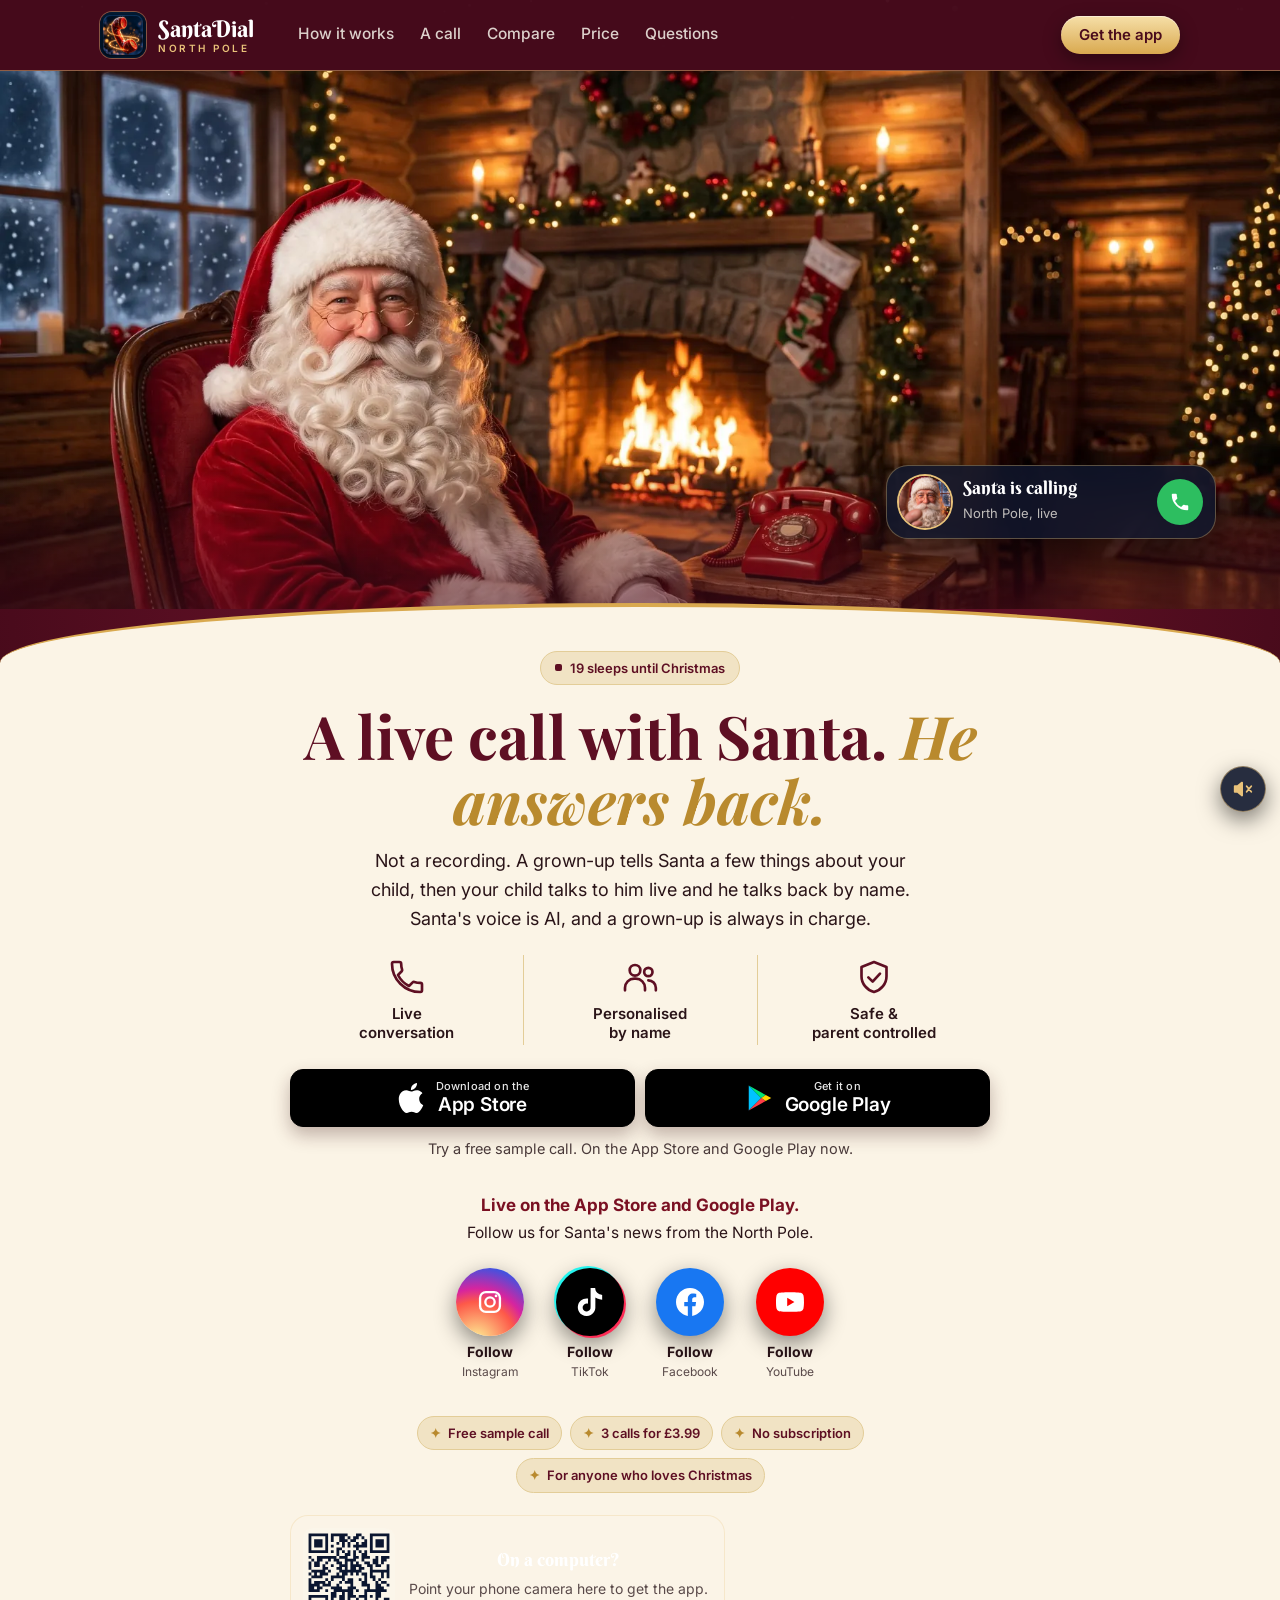
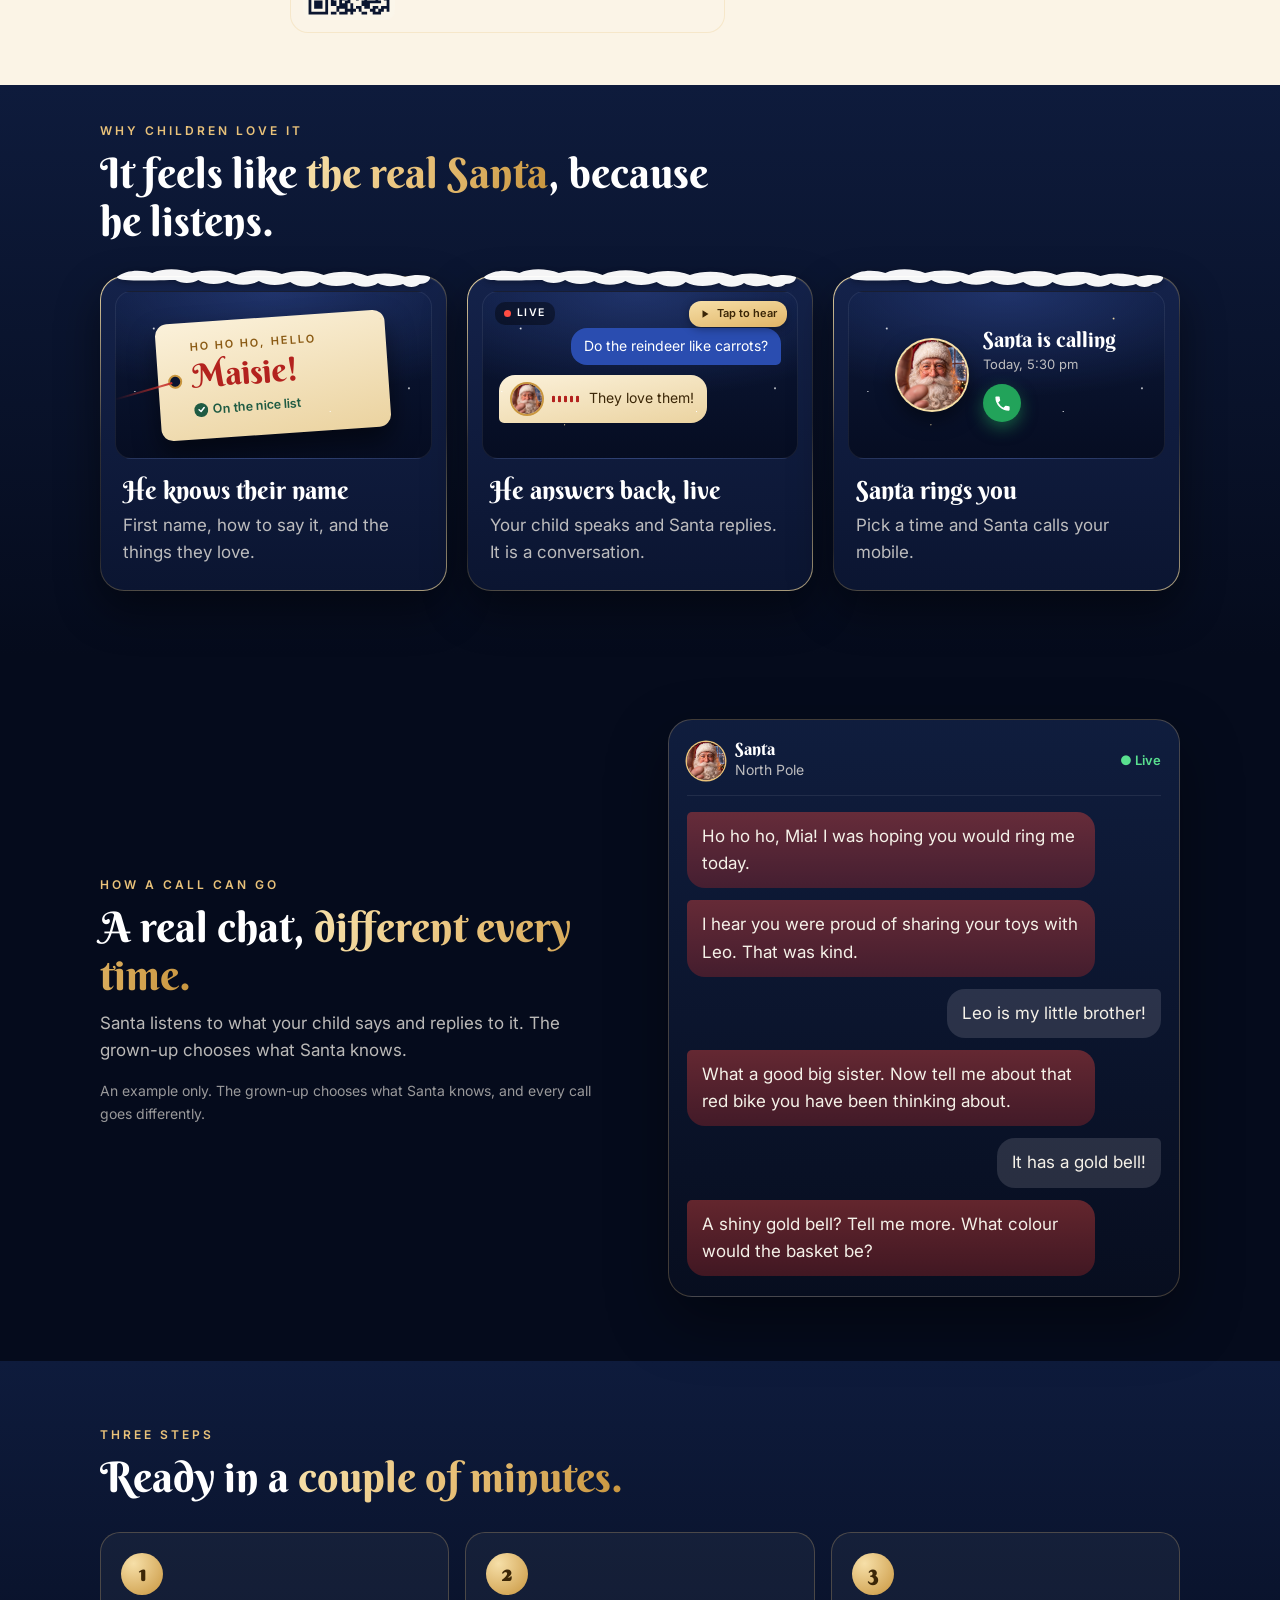
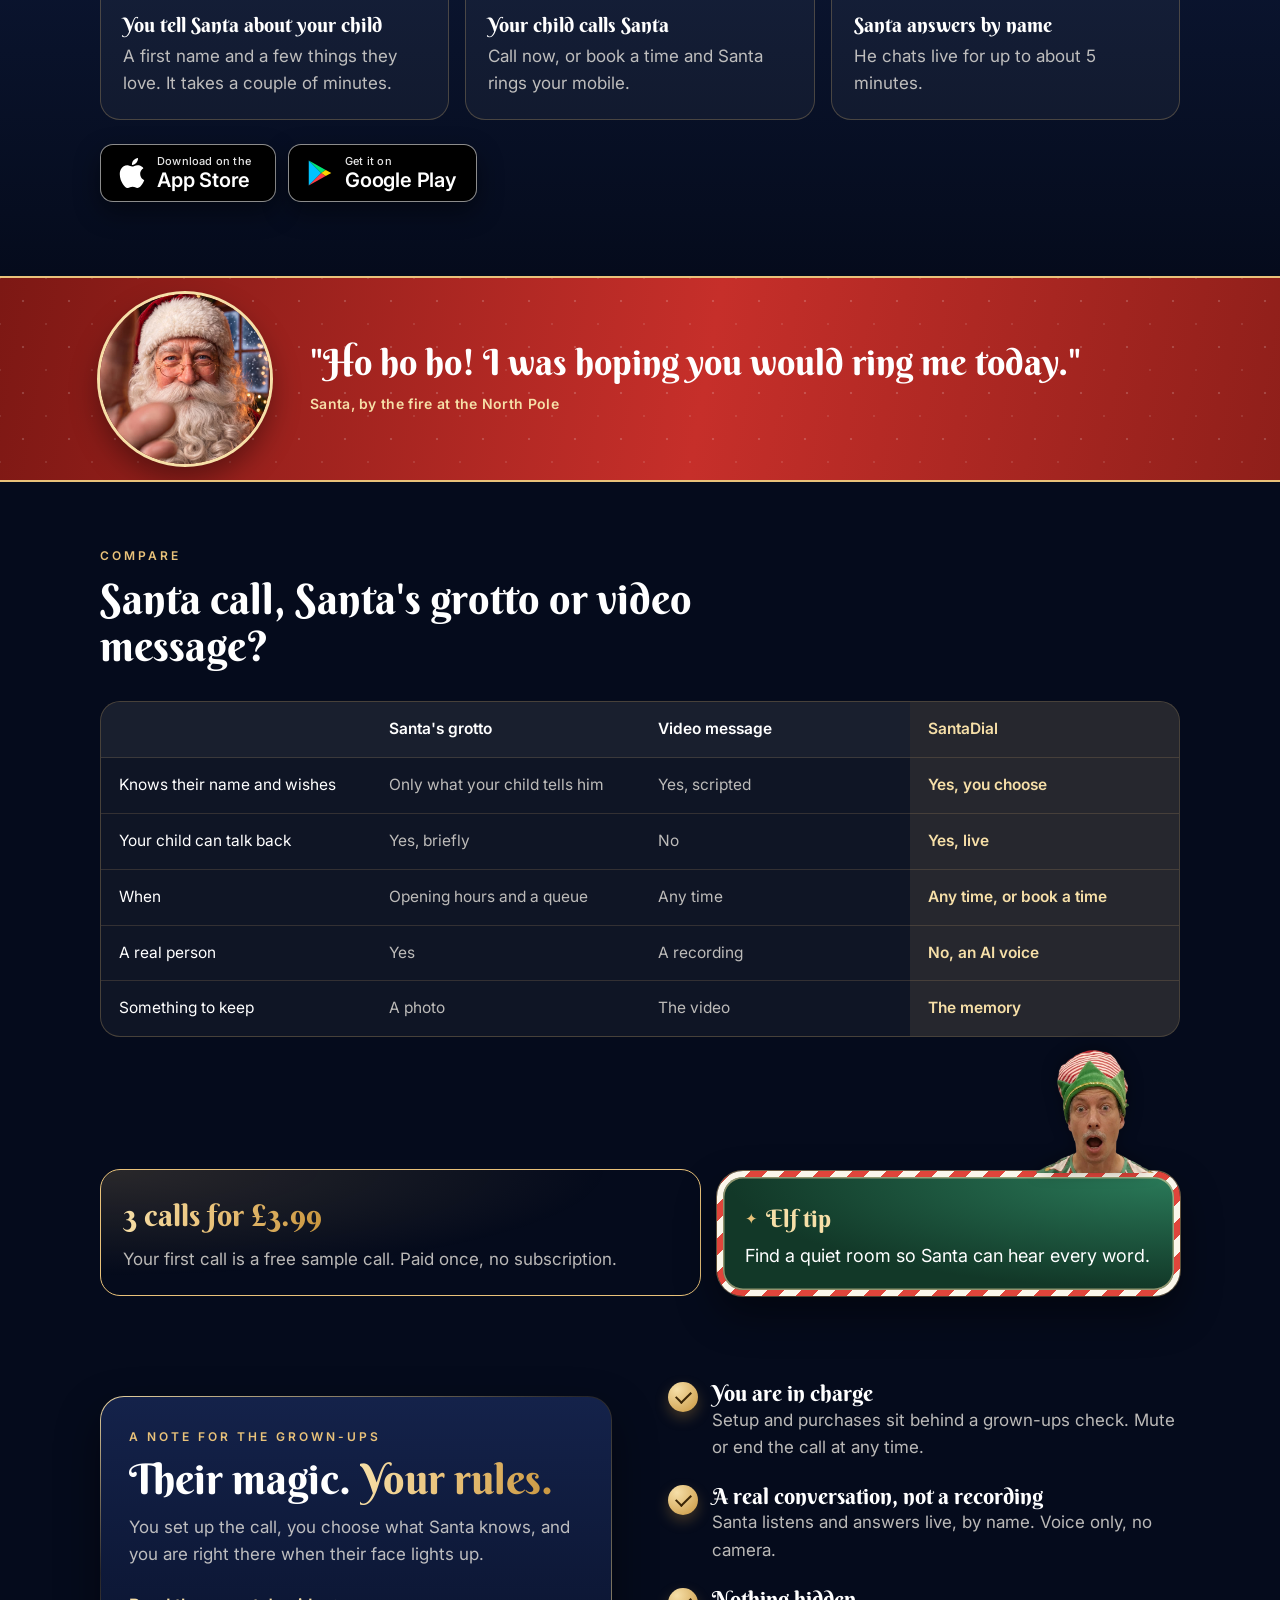
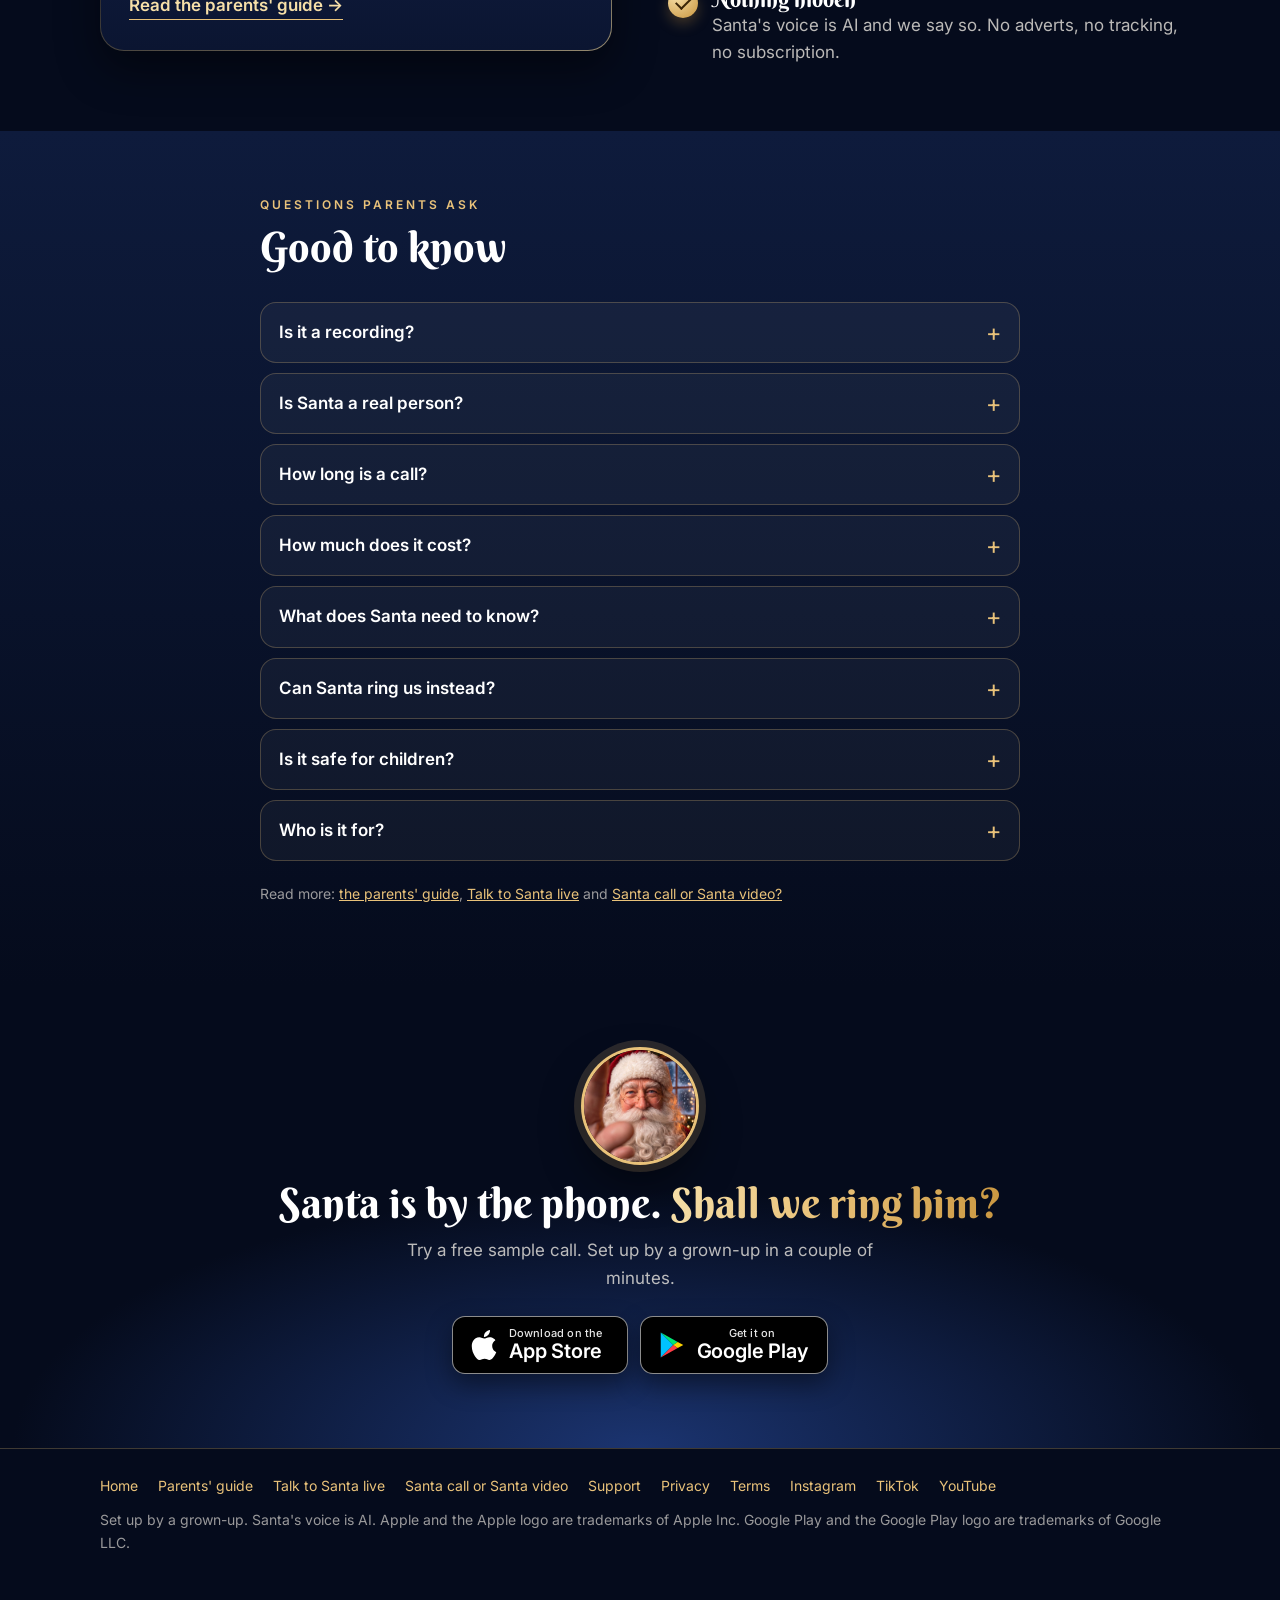
==== commit 935e96a2: "Home page redesign: burgundy and gold, Santa in his cottage hero, both stores live, big screen scali" ====
--- a/index.html
+++ b/index.html
@@ -10,13 +10,13 @@
 <meta property="og:image" content="https://santadial.app/img/og.jpg">
 <meta property="og:url" content="https://santadial.app/">
 <meta name="twitter:card" content="summary_large_image">
-<meta name="theme-color" content="#060E22">
+<meta name="theme-color" content="#4A0B1C">
 <link rel="canonical" href="https://santadial.app/">
 <link rel="icon" href="img/logo-256.jpg">
 <link rel="apple-touch-icon" href="img/logo-256.jpg">
 <link rel="preconnect" href="https://fonts.googleapis.com">
 <link rel="preconnect" href="https://fonts.gstatic.com" crossorigin>
-<link href="https://fonts.googleapis.com/css2?family=Berkshire+Swash&family=Inter:wght@400;500;600&display=swap" rel="stylesheet">
+<link href="https://fonts.googleapis.com/css2?family=Berkshire+Swash&family=Playfair+Display:ital,wght@0,700;1,700&family=Inter:wght@400;500;600&display=swap" rel="stylesheet">
 <style>
 :root{--night:#050B1C;--navy:#0B1630;--navy2:#111F42;--gold:#E9C27A;--gold2:#F6DFA8;--red:#C62F2A;--red2:#E0453B;--green:#1F5B43;--text:#F5F1E8;--muted:rgba(245,241,232,.76);--line:rgba(233,194,122,.26);--card:rgba(255,255,255,.045)}
 *{box-sizing:border-box}
@@ -134,6 +134,16 @@
 .live{position:absolute;left:12px;top:10px;z-index:1;display:inline-flex;align-items:center;gap:6px;padding:3px 9px;border-radius:10px;background:rgba(0,0,0,.4);font-size:10.5px;font-weight:600;letter-spacing:1.5px;color:#fff}
 .live::before{content:"";width:7px;height:7px;border-radius:50%;background:#ff4d43;animation:blink 1.4s ease-in-out infinite}
 @keyframes wv{0%,100%{transform:scaleY(.3)}50%{transform:scaleY(1)}}
+.wcard#demo{cursor:pointer}
+.hearbtn{position:absolute;right:10px;top:9px;z-index:2;display:inline-flex;align-items:center;gap:6px;padding:4px 10px;border-radius:12px;background:linear-gradient(170deg,#F6DFA8,#E0B466);color:#3b2607;font-size:11px;box-shadow:0 2px 8px rgba(0,0,0,.35);animation:nudge 2.4s ease-in-out infinite}
+.hearbtn b{font-weight:600}
+#demo.playing .hearbtn{animation:none}
+#demo.playing .hearbtn svg{display:none}
+#demo.playing .hearbtn b{font-size:0}
+#demo.playing .hearbtn b::after{content:"Tap to stop";font-size:11px}
+#demo.playing .talk .b{animation:none;opacity:0;transform:translateY(10px) scale(.96);transition:opacity .3s,transform .3s}
+#demo.playing.k1 .kid,#demo.playing.k2 .san{opacity:1;transform:none}
+@keyframes nudge{0%,100%{transform:scale(1)}50%{transform:scale(1.07)}}
 @keyframes pop{0%{opacity:0;transform:translateY(10px) scale(.96)}6%,90%{opacity:1;transform:none}96%,100%{opacity:0}}
 @keyframes blink{50%{opacity:.25}}
 /* 3: Santa ringing your phone */
@@ -180,7 +190,8 @@
 .price p{margin:6px 0 0}
 .elf{position:relative;margin-top:112px;padding:6px;border-radius:26px;background:repeating-linear-gradient(135deg,#E0453B 0 12px,#FBF6EA 12px 24px);box-shadow:0 18px 40px rgba(0,0,0,.45),0 0 0 1px rgba(233,194,122,.5)}
 .elf .in{height:100%;border-radius:20px;padding:22px 22px 20px;background:radial-gradient(ellipse at 100% 0%,#2a7a59 0%,#123828 70%);box-shadow:inset 0 0 0 1.5px rgba(246,223,168,.55)}
-.elf img{position:absolute;right:18px;bottom:calc(100% - 15px);width:128px;height:auto;z-index:2;filter:drop-shadow(0 6px 10px rgba(0,0,0,.35))}
+.elf img{position:absolute;right:26px;bottom:calc(100% - 2px);width:118px;height:auto;z-index:0;filter:drop-shadow(0 -2px 8px rgba(0,0,0,.35));transform-origin:50% 100%;animation:peek 4.5s ease-in-out infinite}
+@keyframes peek{0%,70%,100%{transform:translateY(0) rotate(0)}78%{transform:translateY(-6px) rotate(-3deg)}86%{transform:translateY(-3px) rotate(2deg)}}
 .elf span{display:block;font-family:'Berkshire Swash',Georgia,serif;font-size:24px;color:var(--gold2);margin-bottom:4px}
 .elf span::before{content:"\2726";font-size:15px;margin-right:8px;vertical-align:3px;color:var(--gold)}
 .elf p{margin:0;color:#fff;font-size:18px}
@@ -266,6 +277,97 @@
 @media(min-width:940px){.links{display:flex}.hero{padding-top:76px}.hero .wrap{grid-template-columns:1.1fr .9fr}.stage{height:560px}.phone{width:262px}.p2{margin-left:-215px}.two{grid-template-columns:1fr 1fr;gap:56px}.qr{display:flex}.dock{display:none}footer{padding-bottom:40px}}
 @media(max-width:380px){.store{min-width:0;flex:1;padding:0 12px 0 10px;font-size:17px}.store svg{width:26px;height:26px}}
 @media(prefers-reduced-motion:reduce){*{animation:none!important;scroll-behavior:auto}.rv{opacity:1;transform:none;transition:none}}
+
+/* Santa's workshop look: burgundy and gold header, Santa on burgundy, cream panel */
+.top{background:rgba(74,11,28,.94);border-bottom:1px solid rgba(233,194,122,.45)}
+.pill{background:linear-gradient(180deg,#F6DFA8,#D9A94F);color:#4A0B1C;box-shadow:0 6px 18px rgba(0,0,0,.35),inset 0 1px 0 rgba(255,255,255,.5)}
+.lights{border-top:0}
+.hero{padding:0;background:radial-gradient(ellipse 80% 70% at 50% 28%,#7a1630 0%,#4A0B1C 62%,#33060f 100%)}
+.hero .aurora{display:none}
+.hero .wrap{display:flex;flex-direction:column;padding:0;gap:0;max-width:760px}
+.hero .stage.art{order:-1;position:relative;height:310px;max-width:none;margin:0;display:flex;justify-content:center;align-items:flex-end;overflow:visible}
+.halo{position:absolute;left:50%;top:46%;width:330px;height:330px;margin:-165px 0 0 -165px;border-radius:50%;background:radial-gradient(circle,rgba(246,223,168,.5) 0%,rgba(233,194,122,.18) 45%,transparent 70%)}
+.santa-fig{position:relative;width:300px;height:300px;object-fit:contain;filter:drop-shadow(0 14px 28px rgba(0,0,0,.45));margin-bottom:6px}
+.stage.art .ring{display:none}
+.hero .wrap>div:first-child{position:relative;z-index:2;background:#FBF4E6;color:#2a1418;text-align:center;padding:30px 20px 34px;border-top:4px solid #D9A94F;border-radius:50% 50% 0 0 / 34px 34px 0 0;margin-top:-6px}
+.hero h1{font-family:'Playfair Display',Georgia,serif;font-weight:700;color:#5E0F23;font-size:clamp(36px,9.4vw,60px);line-height:1.08;margin-bottom:14px}
+.hero h1 .gold{background:none;color:#B98A2E;font-style:italic;-webkit-text-fill-color:#B98A2E}
+.hero .lede{color:#2a1418;font-size:18px;margin:0 auto 22px}
+.hero .chip{background:#F1E3C4;border-color:#E3CD98;color:#5E0F23}
+.hero .chip i{background:#5E0F23;box-shadow:none;animation:none;width:7px;height:7px;border-radius:2px}
+.trio{list-style:none;margin:0 0 24px;padding:0;display:grid;grid-template-columns:repeat(3,1fr);font-weight:600;font-size:15px;line-height:1.25;color:#2a1418}
+.trio li{padding:2px 6px;border-left:1px solid #E3CD98}.trio li:first-child{border-left:0}
+.trio svg{display:block;width:40px;height:40px;margin:0 auto 8px;fill:none;stroke:#5E0F23;stroke-width:1.6;stroke-linecap:round;stroke-linejoin:round}
+.trio li:first-child svg{fill:none}
+.hero .stores{justify-content:center;flex-wrap:nowrap;gap:10px;margin:0 0 10px}
+.hero .store{flex:1 1 0;min-width:0;justify-content:center;padding:0 10px;font-size:19px;border-color:#000;box-shadow:0 8px 18px rgba(60,20,20,.3);animation:none}
+.hero .fine{color:#4a3a3a;font-size:14.5px}
+.hero .follow{margin-top:32px;margin-bottom:34px;text-align:center}
+.hero .follow .fbtns{justify-content:space-evenly;flex-wrap:nowrap;gap:0;margin:22px auto 14px;max-width:400px}
+.hero .follow .fbtn{width:auto;flex:1 1 0;min-width:0}
+.hero .follow .fbtn i{width:68px;height:68px}
+.hero .follow p.ask{color:#2a1418}.hero .follow p.ask b{color:#7a1022;display:block;font-size:17px;margin-bottom:2px}
+.hero .fbtn{color:#2a1418}.hero .fbtn small{color:#5a4a4a}
+.hero .facts{justify-content:center}.hero .facts li{background:#F1E3C4;border-color:#E3CD98;color:#5E0F23}.hero .facts li::before{color:#B98A2E}
+.hero .qr{justify-content:center;color:#2a1418}.hero .qr span{color:#5a4a4a}
+.hero .drift{display:none}
+@media(min-width:940px){
+ .hero .wrap{max-width:1120px;display:grid;grid-template-columns:1.05fr .95fr;align-items:center;padding:0 20px;gap:40px}
+ .hero .stage.art{order:0;height:auto;align-self:stretch;align-items:center;grid-column:2;grid-row:1}
+ .hero .wrap>div:first-child{grid-column:1;grid-row:1;margin:56px 0;border:3px solid #D9A94F;border-radius:28px;padding:44px 40px;text-align:left}
+ .halo{width:520px;height:520px;margin:-260px 0 0 -260px}.santa-fig{width:480px;height:480px;margin:0}
+ .stage.art .ring{display:flex}
+ .hero .lede{margin-left:0}.hero .stores{justify-content:flex-start}.hero .facts,.hero .qr{justify-content:flex-start}
+ .trio{max-width:480px}
+}
+
+/* cottage photo hero */
+.hero .stage.art{height:380px;overflow:hidden;align-items:stretch}
+.halo{display:none}
+.santa-fig{width:100%;height:100%;max-width:none;object-fit:cover;object-position:50% 28%;margin:0;filter:none}
+.hero .stage.art::after{content:"";position:absolute;inset:auto 0 0 0;height:90px;background:linear-gradient(180deg,transparent,rgba(74,11,28,.55))}
+@media(min-width:940px){
+ .hero .stage.art{height:auto;min-height:560px;margin:56px 0;border:3px solid #D9A94F;border-radius:28px;align-self:stretch;box-shadow:0 24px 60px rgba(0,0,0,.45)}
+ .santa-fig{position:absolute;inset:0;width:100%;height:100%;object-position:50% 25%}
+}
+
+/* full-bleed hero on every screen size */
+@media(min-width:940px){
+ .hero .wrap{display:flex;flex-direction:column;max-width:none;padding:0;gap:0}
+ .hero .stage.art{order:-1;grid-column:auto;grid-row:auto;height:560px;min-height:0;margin:0;border:0;border-radius:0;box-shadow:none;width:100%;align-self:auto}
+ .santa-fig{position:static;width:100%;height:100%;object-position:50% 24%}
+ .hero .stage.art::after{height:140px}
+ .hero .wrap>div:first-child{grid-column:auto;grid-row:auto;margin:-6px 0 0;border:0;border-top:4px solid #D9A94F;border-radius:50% 50% 0 0 / 60px 60px 0 0;text-align:center;padding:44px max(24px,calc((100% - 700px)/2)) 52px}
+ .hero .lede{margin-left:auto}
+ .hero .stores{justify-content:center}.hero .facts,.hero .qr{justify-content:center}
+ .trio{max-width:none}
+ .hero h1{font-size:60px}
+}
+
+/* responsive hero picture: portrait on phones, wide on tablets and desktops */
+.hero .stage.art{height:clamp(340px,92vw,460px)}
+.hero .stage.art picture{display:block;width:100%;height:100%}
+.santa-fig{object-position:50% 40%}
+@media(min-width:700px){
+ .hero .stage.art{height:clamp(360px,42vw,680px)}
+ .santa-fig{object-position:30% 42%}
+ .stage.art .ring{display:flex;left:auto;right:5%;bottom:70px;transform:none}
+}
+@media(min-width:940px){
+ .hero .stage.art{height:clamp(420px,42vw,680px)}
+ .hero .wrap{max-width:none}
+ .santa-fig{position:static}
+}
+.lights{display:none}
+
+/* big screens: scale the whole page up so it fills the space instead of sitting small in the middle */
+@media(min-width:1600px){:root{--z:1.2}.hero .stage.art{height:clamp(300px,calc(50vh / var(--z)),620px)}.santa-fig{object-position:28% 40%}}
+@media(min-width:1600px){body{zoom:var(--z)}}
+@media(min-width:1900px){:root{--z:1.4}}
+@media(min-width:2300px){:root{--z:1.7}}
+@media(min-width:2800px){:root{--z:2}}
+@media(min-width:3400px){:root{--z:2.4}}
+@media(min-width:4200px){:root{--z:3}}
 </style>
 <script type="application/ld+json">{"@context": "https://schema.org", "@type": "FAQPage", "mainEntity": [{"@type": "Question", "name": "Is it a recording?", "acceptedAnswer": {"@type": "Answer", "text": "No. Santa answers live. He listens to what your child says and replies to it, so every call goes a little differently."}}, {"@type": "Question", "name": "Is Santa a real person?", "acceptedAnswer": {"@type": "Answer", "text": "No. Santa's voice is AI, and we say so up front. A grown-up sets everything up and stays in charge."}}, {"@type": "Question", "name": "How long is a call?", "acceptedAnswer": {"@type": "Answer", "text": "A call lasts up to about 5 minutes. Santa wraps up kindly, and may run slightly over so he can answer your child's last question."}}, {"@type": "Question", "name": "How much does it cost?", "acceptedAnswer": {"@type": "Answer", "text": "Your first call is a free sample call, once per family. It is a short taste of the full call, which lasts up to about 5 minutes. After that it is 3 calls for £3.99 in the UK, paid once with no subscription. The price in your own store may differ."}}, {"@type": "Question", "name": "What does Santa need to know?", "acceptedAnswer": {"@type": "Answer", "text": "Just a first name. You can also tell him how to say it, their age, brothers and sisters, pets, wishes and what they are proud of. We never ask for a surname, address, school or photos."}}, {"@type": "Question", "name": "Can Santa ring us instead?", "acceptedAnswer": {"@type": "Answer", "text": "Yes. In the grown-ups area you confirm your own UK mobile number with a text code and choose a time. Santa rings you then, and it uses one call."}}, {"@type": "Question", "name": "Is it safe for children?", "acceptedAnswer": {"@type": "Answer", "text": "Grown-ups set it up behind a grown-ups check. Santa never asks children for personal information. If a child shares something sensitive he responds kindly and points them to a trusted grown-up. The app has no adverts and no tracking."}}, {"@type": "Question", "name": "Who is it for?", "acceptedAnswer": {"@type": "Answer", "text": "It is for anyone who loves Christmas. Many callers are children, and big kids, grandparents and whole families are just as welcome. A carer or family member can also set it up for an older person, for example someone with a learning disability."}}]}</script>
 </head>
@@ -276,7 +378,6 @@
  <nav class="links" aria-label="Main"><a href="#how">How it works</a><a href="#call">A call</a><a href="#compare">Compare</a><a href="#price">Price</a><a href="#faq">Questions</a></nav>
  <a class="pill js-best" href="get/?src=home">Get the app</a>
 </div></header>
-<div class="lights" aria-hidden="true"></div>
 
 <main>
 <div class="hero">
@@ -286,20 +387,17 @@
    <div class="chip"><i></i><span id="sleeps">Santa is taking calls at the North Pole</span></div>
    <h1>A live call with Santa. <span class="gold">He answers back.</span></h1>
    <p class="lede">Not a recording. A grown-up tells Santa a few things about your child, then your child talks to him live and he talks back by name. Santa's voice is AI, and a grown-up is always in charge.</p>
+   <ul class="trio"><li><svg viewBox="0 0 24 24" aria-hidden="true"><path d="M6.6 10.8a15.1 15.1 0 0 0 6.6 6.6l2.2-2.2a1 1 0 0 1 1-.25c1.1.37 2.3.57 3.6.57a1 1 0 0 1 1 1V20a1 1 0 0 1-1 1A17 17 0 0 1 3 4a1 1 0 0 1 1-1h3.5a1 1 0 0 1 1 1c0 1.25.2 2.45.57 3.57a1 1 0 0 1-.25 1z"/></svg>Live<br>conversation</li><li><svg viewBox="0 0 24 24" aria-hidden="true"><circle cx="9" cy="8" r="3.2"/><path d="M3 20v-1.5A5.5 5.5 0 0 1 8.5 13h1A5.5 5.5 0 0 1 15 18.5V20"/><circle cx="17" cy="9" r="2.5"/><path d="M17 14a4.5 4.5 0 0 1 4.5 4.5V20"/></svg>Personalised<br>by name</li><li><svg viewBox="0 0 24 24" aria-hidden="true"><path d="M12 3 4.5 6v5.5c0 4.5 3.1 8.2 7.5 9.5 4.4-1.3 7.5-5 7.5-9.5V6z"/><path d="m8.6 12.2 2.6 2.6 4.4-4.8"/></svg>Safe &amp;<br>parent controlled</li></ul>
    <div class="stores js-hero">
  <a class="store js-ios" href="get/?src=home" aria-label="Download on the App Store"><svg viewBox="0 0 24 24" aria-hidden="true"><path fill="#fff" d="M12.152 6.896c-.948 0-2.415-1.078-3.96-1.04-2.04.027-3.91 1.183-4.961 3.014-2.117 3.675-.546 9.103 1.519 12.09 1.013 1.454 2.208 3.09 3.792 3.039 1.52-.065 2.09-.987 3.935-.987 1.831 0 2.35.987 3.96.948 1.637-.026 2.676-1.48 3.676-2.948 1.156-1.688 1.636-3.325 1.662-3.415-.039-.013-3.182-1.221-3.22-4.857-.026-3.04 2.48-4.494 2.597-4.559-1.429-2.09-3.623-2.324-4.39-2.376-2-.156-3.675 1.09-4.61 1.09zM15.53 3.83c.843-1.012 1.4-2.427 1.245-3.83-1.207.052-2.662.805-3.532 1.818-.78.896-1.454 2.338-1.273 3.714 1.338.104 2.715-.688 3.559-1.701"/></svg><span><small>Download on the</small>App Store</span></a>
  <a class="store js-android" href="get/?src=home" aria-label="Get it on Google Play"><svg viewBox="0 0 24 24" aria-hidden="true"><polygon fill="#00C3FF" points="3,2 3,22 13,12"/><polygon fill="#00E676" points="3,2 13,12 16.6,9.6"/><polygon fill="#FF3D47" points="3,22 13,12 16.6,14.4"/><polygon fill="#FFD400" points="16.6,9.6 21,12 16.6,14.4 13,12"/></svg><span><small>Get it on</small>Google Play</span></a>
 </div>
-   <p class="fine" id="storenote">Try a free sample call. On Google Play now, iPhone very soon.</p>
-   <div class="follow js-prelaunch"><p class="ask"><b>Live on Google Play now. iPhone coming very soon.</b> Follow us to hear the moment it lands on the App Store.</p><div class="fbtns"><a class="fbtn ig" href="https://www.instagram.com/santa_dial/" target="_blank" rel="noopener" aria-label="Follow SantaDial on Instagram"><i><svg viewBox="0 0 24 24" aria-hidden="true"><rect x="3.5" y="3.5" width="17" height="17" rx="5" fill="none" stroke="#fff" stroke-width="2"/><circle cx="12" cy="12" r="4" fill="none" stroke="#fff" stroke-width="2"/><circle cx="17.2" cy="6.8" r="1.2" fill="#fff"/></svg></i><b>Follow</b><small>Instagram</small></a><a class="fbtn tt" href="https://www.tiktok.com/@santa_dial" target="_blank" rel="noopener" aria-label="Follow SantaDial on TikTok"><i><svg viewBox="0 0 24 24" aria-hidden="true"><path fill="#fff" d="M12.525.02c1.31-.02 2.61-.01 3.91-.02.08 1.53.63 3.09 1.75 4.17 1.12 1.11 2.7 1.62 4.24 1.79v4.03c-1.44-.05-2.89-.35-4.2-.97-.57-.26-1.1-.59-1.62-.93-.01 2.92.01 5.84-.02 8.75-.08 1.4-.54 2.79-1.35 3.94-1.31 1.92-3.58 3.17-5.91 3.21-1.43.08-2.86-.31-4.08-1.03-2.02-1.19-3.44-3.37-3.65-5.71-.02-.5-.03-1-.01-1.49.18-1.9 1.12-3.72 2.58-4.96 1.66-1.44 3.98-2.13 6.15-1.72.02 1.48-.04 2.96-.04 4.44-.99-.32-2.15-.23-3.02.37-.63.41-1.11 1.04-1.36 1.75-.21.51-.15 1.07-.14 1.61.24 1.64 1.82 3.02 3.5 2.87 1.12-.01 2.19-.66 2.77-1.61.19-.33.4-.67.41-1.06.1-1.79.06-3.57.07-5.36.01-4.03-.01-8.05.02-12.07z"/></svg></i><b>Follow</b><small>TikTok</small></a><a class="fbtn fb" href="https://www.facebook.com/profile.php?id=1357164660824561" target="_blank" rel="noopener" aria-label="Follow SantaDial on Facebook"><i><svg viewBox="0 0 24 24" aria-hidden="true"><path fill="#fff" d="M24 12.073c0-6.627-5.373-12-12-12s-12 5.373-12 12c0 5.99 4.388 10.954 10.125 11.854v-8.385H7.078v-3.47h3.047V9.43c0-3.007 1.792-4.669 4.533-4.669 1.312 0 2.686.235 2.686.235v2.953H15.83c-1.491 0-1.956.925-1.956 1.874v2.25h3.328l-.532 3.47h-2.796v8.385C19.612 23.027 24 18.062 24 12.073z"/></svg></i><b>Follow</b><small>Facebook</small></a><a class="fbtn yt" href="https://www.youtube.com/channel/UCkLgzPUYMEvaZfRGzONwFaQ" target="_blank" rel="noopener" aria-label="Follow SantaDial on YouTube"><i><svg viewBox="0 0 24 24" aria-hidden="true"><path fill="#fff" d="M23.5 6.2a3 3 0 0 0-2.1-2.1C19.5 3.6 12 3.6 12 3.6s-7.5 0-9.4.5A3 3 0 0 0 .5 6.2C0 8.1 0 12 0 12s0 3.9.5 5.8a3 3 0 0 0 2.1 2.1c1.9.5 9.4.5 9.4.5s7.5 0 9.4-.5a3 3 0 0 0 2.1-2.1c.5-1.9.5-5.8.5-5.8s0-3.9-.5-5.8zM9.6 15.6V8.4l6.2 3.6-6.2 3.6z"/></svg></i><b>Follow</b><small>YouTube</small></a></div></div>
+   <p class="fine" id="storenote">Try a free sample call. On the App Store and Google Play now.</p>
+   <div class="follow"><p class="ask"><b>Live on the App Store and Google Play.</b> Follow us for Santa's news from the North Pole.</p><div class="fbtns"><a class="fbtn ig" href="https://www.instagram.com/santa_dial/" target="_blank" rel="noopener" aria-label="Follow SantaDial on Instagram"><i><svg viewBox="0 0 24 24" aria-hidden="true"><rect x="3.5" y="3.5" width="17" height="17" rx="5" fill="none" stroke="#fff" stroke-width="2"/><circle cx="12" cy="12" r="4" fill="none" stroke="#fff" stroke-width="2"/><circle cx="17.2" cy="6.8" r="1.2" fill="#fff"/></svg></i><b>Follow</b><small>Instagram</small></a><a class="fbtn tt" href="https://www.tiktok.com/@santa_dial" target="_blank" rel="noopener" aria-label="Follow SantaDial on TikTok"><i><svg viewBox="0 0 24 24" aria-hidden="true"><path fill="#fff" d="M12.525.02c1.31-.02 2.61-.01 3.91-.02.08 1.53.63 3.09 1.75 4.17 1.12 1.11 2.7 1.62 4.24 1.79v4.03c-1.44-.05-2.89-.35-4.2-.97-.57-.26-1.1-.59-1.62-.93-.01 2.92.01 5.84-.02 8.75-.08 1.4-.54 2.79-1.35 3.94-1.31 1.92-3.58 3.17-5.91 3.21-1.43.08-2.86-.31-4.08-1.03-2.02-1.19-3.44-3.37-3.65-5.71-.02-.5-.03-1-.01-1.49.18-1.9 1.12-3.72 2.58-4.96 1.66-1.44 3.98-2.13 6.15-1.72.02 1.48-.04 2.96-.04 4.44-.99-.32-2.15-.23-3.02.37-.63.41-1.11 1.04-1.36 1.75-.21.51-.15 1.07-.14 1.61.24 1.64 1.82 3.02 3.5 2.87 1.12-.01 2.19-.66 2.77-1.61.19-.33.4-.67.41-1.06.1-1.79.06-3.57.07-5.36.01-4.03-.01-8.05.02-12.07z"/></svg></i><b>Follow</b><small>TikTok</small></a><a class="fbtn fb" href="https://www.facebook.com/profile.php?id=1357164660824561" target="_blank" rel="noopener" aria-label="Follow SantaDial on Facebook"><i><svg viewBox="0 0 24 24" aria-hidden="true"><path fill="#fff" d="M24 12.073c0-6.627-5.373-12-12-12s-12 5.373-12 12c0 5.99 4.388 10.954 10.125 11.854v-8.385H7.078v-3.47h3.047V9.43c0-3.007 1.792-4.669 4.533-4.669 1.312 0 2.686.235 2.686.235v2.953H15.83c-1.491 0-1.956.925-1.956 1.874v2.25h3.328l-.532 3.47h-2.796v8.385C19.612 23.027 24 18.062 24 12.073z"/></svg></i><b>Follow</b><small>Facebook</small></a><a class="fbtn yt" href="https://www.youtube.com/channel/UCkLgzPUYMEvaZfRGzONwFaQ" target="_blank" rel="noopener" aria-label="Follow SantaDial on YouTube"><i><svg viewBox="0 0 24 24" aria-hidden="true"><path fill="#fff" d="M23.5 6.2a3 3 0 0 0-2.1-2.1C19.5 3.6 12 3.6 12 3.6s-7.5 0-9.4.5A3 3 0 0 0 .5 6.2C0 8.1 0 12 0 12s0 3.9.5 5.8a3 3 0 0 0 2.1 2.1c1.9.5 9.4.5 9.4.5s7.5 0 9.4-.5a3 3 0 0 0 2.1-2.1c.5-1.9.5-5.8.5-5.8s0-3.9-.5-5.8zM9.6 15.6V8.4l6.2 3.6-6.2 3.6z"/></svg></i><b>Follow</b><small>YouTube</small></a></div></div>
    <ul class="facts"><li>Free sample call</li><li>3 calls for £3.99</li><li>No subscription</li><li>For anyone who loves Christmas</li></ul>
    <div class="qr"><img src="img/qr-get.svg" alt="QR code to get the SantaDial app" width="92" height="92"><div><b>On a computer?</b><span>Point your phone camera here to get the app.</span></div></div>
   </div>
-  <div class="stage">
-   <div class="phone p2"><img src="img/screen-home.jpg" alt="SantaDial app home screen showing Santa's cottage and a Call Santa button" width="560" height="1141"></div>
-   <div class="phone p1"><img src="img/screen-call.jpg" alt="A live SantaDial call with Santa's words on screen" width="560" height="1141"></div>
-   <a class="ring js-best" href="get/?src=home" aria-label="Santa is calling. Get the app to answer."><img src="img/santa.jpg" alt="" width="52" height="52"><div><b>Santa is calling</b><span>North Pole, live</span></div><div class="go"><svg viewBox="0 0 24 24" fill="#fff"><path d="M6.6 10.8a15.1 15.1 0 0 0 6.6 6.6l2.2-2.2a1 1 0 0 1 1-.25c1.1.37 2.3.57 3.6.57a1 1 0 0 1 1 1V20a1 1 0 0 1-1 1A17 17 0 0 1 3 4a1 1 0 0 1 1-1h3.5a1 1 0 0 1 1 1c0 1.25.2 2.45.57 3.57a1 1 0 0 1-.25 1z"/></svg></div></a>
-  </div>
+  <div class="stage art"><picture><source media="(min-width:700px)" srcset="img/santa-cottage-wide.webp" width="1800" height="1005"><img class="santa-fig" src="img/santa-cottage.webp" alt="Santa in his armchair by the fire in his North Pole cottage, waiting for your call" width="768" height="1376" fetchpriority="high"></picture><a class="ring js-best" href="get/?src=home" aria-label="Santa is calling. Get the app to answer."><img src="img/santa.jpg" alt="" width="52" height="52"><div><b>Santa is calling</b><span>North Pole, live</span></div><div class="go"><svg viewBox="0 0 24 24" fill="#fff"><path d="M6.6 10.8a15.1 15.1 0 0 0 6.6 6.6l2.2-2.2a1 1 0 0 1 1-.25c1.1.37 2.3.57 3.6.57a1 1 0 0 1 1 1V20a1 1 0 0 1-1 1A17 17 0 0 1 3 4a1 1 0 0 1 1-1h3.5a1 1 0 0 1 1 1c0 1.25.2 2.45.57 3.57a1 1 0 0 1-.25 1z"/></svg></div></a></div>
  </div>
  <svg class="drift" viewBox="0 0 1440 90" preserveAspectRatio="none" aria-hidden="true"><path fill="rgba(255,255,255,.06)" d="M0 50 Q180 5 400 42 T820 34 T1180 44 T1440 22 V90 H0Z"/><path fill="#0E1B3C" d="M0 66 Q220 30 480 60 T940 52 T1440 58 V90 H0Z"/></svg>
 </div>
@@ -308,7 +406,7 @@
  <div class="head rv"><div class="eyebrow">Why children love it</div><h2>It feels like <span class="gold">the real Santa</span>, because he listens.</h2></div>
  <div class="cards why">
   <div class="wcard rv"><div class="viz" aria-hidden="true"><div class="tag"><small>Ho ho ho, hello</small><span class="names"><i>Maisie!</i><i>Noah!</i><i>Oria!</i><i>Alfie!</i></span><em>On the nice list</em></div></div><h3>He knows their name</h3><p>First name, how to say it, and the things they love.</p></div>
-  <div class="wcard rv"><div class="viz" aria-hidden="true"><span class="live">LIVE</span><div class="talk"><div class="b kid">Do the reindeer like carrots?</div><div class="b san"><img src="img/santa.jpg" alt="" width="30" height="30"><span class="wave"><i></i><i></i><i></i><i></i><i></i></span><span>They love them!</span></div></div></div><h3>He answers back, live</h3><p>Your child speaks and Santa replies. It is a conversation.</p></div>
+  <div class="wcard rv" id="demo" role="button" tabindex="0" aria-pressed="false" aria-label="Play a short sample call: a child asks Santa about the reindeer and he answers. AI voices."><div class="viz" aria-hidden="true"><span class="live">LIVE</span><span class="hearbtn"><svg viewBox="0 0 24 24" width="12" height="12"><path d="M7 4.5v15l12-7.5z" fill="currentColor"/></svg><b>Tap to hear</b></span><div class="talk"><div class="b kid">Do the reindeer like carrots?</div><div class="b san"><img src="img/santa.jpg" alt="" width="30" height="30"><span class="wave"><i></i><i></i><i></i><i></i><i></i></span><span>They love them!</span></div></div></div><h3>He answers back, live</h3><p>Your child speaks and Santa replies. It is a conversation.</p></div>
   <div class="wcard rv"><div class="viz" aria-hidden="true"><div class="rings"><div class="av"><img src="img/santa.jpg" alt="" width="70" height="70"></div><div><b>Santa is calling</b><span>Today, 5:30 pm</span><i class="ans"><svg viewBox="0 0 24 24"><path d="M6.6 10.8a15.1 15.1 0 0 0 6.6 6.6l2.2-2.2a1 1 0 0 1 1-.25c1.1.37 2.3.57 3.6.57a1 1 0 0 1 1 1V20a1 1 0 0 1-1 1A17 17 0 0 1 3 4a1 1 0 0 1 1-1h3.5a1 1 0 0 1 1 1c0 1.25.2 2.45.57 3.57a1 1 0 0 1-.25 1z"/></svg></i></div></div></div><h3>Santa rings you</h3><p>Pick a time and Santa calls your mobile.</p></div>
  </div>
 </div></section>
@@ -361,7 +459,7 @@
  </table></div>
  <div class="offer" id="price">
   <div class="price rv"><b class="gold" style="font-style:normal">3 calls for £3.99</b><p>Your first call is a free sample call. Paid once, no subscription.</p></div>
-  <div class="elf rv"><img src="img/elf.png" alt="A smiling Christmas elf holding up the tip" width="330" height="350" loading="lazy"><div class="in"><span>Elf tip</span><p>Find a quiet room so Santa can hear every word.</p></div></div>
+  <div class="elf rv"><img src="img/pete-elf-shocked.webp" alt="Pete the Elf popping up behind the tip box with a shocked face" width="420" height="439" loading="lazy"><div class="in"><span>Elf tip</span><p>Find a quiet room so Santa can hear every word.</p></div></div>
  </div>
 </div></section>
 
@@ -421,7 +519,7 @@
 </div>
 <script>
 // LAUNCH SWITCHES: set to true when each store is live (same switches as get/index.html).
-var IOS_LIVE = false;
+var IOS_LIVE = true;
 var ANDROID_LIVE = true;
 var APPLE_PT = ""; // Apple campaign provider token, optional
 var IOS_URL = "https://apps.apple.com/app/id6823800189";
@@ -442,7 +540,7 @@
   } else { $$("#dock .js-android").forEach(function (a) { a.classList.add("hide"); }); }
   $$(".js-best").forEach(function (a) { a.href = isAndroid ? android : isIOS ? ios : soon; });
   if (!IOS_LIVE && !ANDROID_LIVE) document.getElementById("storenote").textContent = "Arriving on the App Store and Google Play very soon. Tap to follow launch day.";
-  else if (!IOS_LIVE) document.getElementById("storenote").textContent = "Try a free sample call. On Google Play now, iPhone very soon.";
+  else if (!IOS_LIVE) document.getElementById("storenote").textContent = "Try a free sample call. On the App Store and Google Play now.";
   else if (!ANDROID_LIVE) document.getElementById("storenote").textContent = "Try a free sample call. On the App Store now, Android very soon.";
   // Until both stores are live: push visitors to follow us. Hidden once both are live.
   if (IOS_LIVE && ANDROID_LIVE) { $$(".js-prelaunch").forEach(function (e) { e.style.display = "none"; }); }
@@ -458,6 +556,28 @@
     var io = new IntersectionObserver(function (es) { es.forEach(function (e) { if (e.isIntersecting) { e.target.classList.add("in"); io.unobserve(e.target); } }); }, { rootMargin: "0px 0px -8% 0px" });
     $$(".rv").forEach(function (el, i) { el.style.transitionDelay = (i % 3) * 80 + "ms"; io.observe(el); });
   } else { $$(".rv").forEach(function (el) { el.classList.add("in"); }); }
+})();
+</script>
+<script>
+// Tap the "He answers back, live" card to hear a short sample call (AI voices).
+// The file only downloads on the first tap; the background music dips while it plays.
+(function () {
+  var card = document.getElementById("demo"); if (!card) return;
+  var a = null;
+  function off() { card.classList.remove("playing", "k1", "k2"); card.setAttribute("aria-pressed", "false"); document.dispatchEvent(new CustomEvent("sd-demo", { detail: false })); }
+  function toggle() {
+    if (a && !a.paused) { a.pause(); a.currentTime = 0; off(); return; }
+    if (!a) {
+      a = new Audio("audio/santadial-demo-call.mp3"); a.preload = "auto";
+      a.addEventListener("timeupdate", function () { var t = a.currentTime; card.classList.toggle("k1", t >= 0 && t < 3.1); card.classList.toggle("k2", t >= 3.1); });
+      a.addEventListener("ended", off); a.addEventListener("pause", function () { if (!a.ended && a.currentTime === 0) off(); });
+    }
+    a.currentTime = 0; card.classList.add("playing", "k1"); card.setAttribute("aria-pressed", "true");
+    document.dispatchEvent(new CustomEvent("sd-demo", { detail: true }));
+    var p = a.play(); if (p && p.catch) p.catch(off);
+  }
+  card.addEventListener("click", toggle);
+  card.addEventListener("keydown", function (e) { if (e.key === "Enter" || e.key === " ") { e.preventDefault(); toggle(); } });
 })();
 </script>
 <script>
@@ -487,6 +607,7 @@
     };
     document.addEventListener("pointerdown", first, true); document.addEventListener("keydown", first, true);
   }
+  document.addEventListener("sd-demo", function (e) { if (!a || !want) return; clearInterval(fade); a.volume = e.detail ? 0.04 : VOL; });
   document.addEventListener("visibilitychange", function () { if (!a || !want) return; if (document.hidden) a.pause(); else a.play().catch(function () {}); });
 })();
 </script>
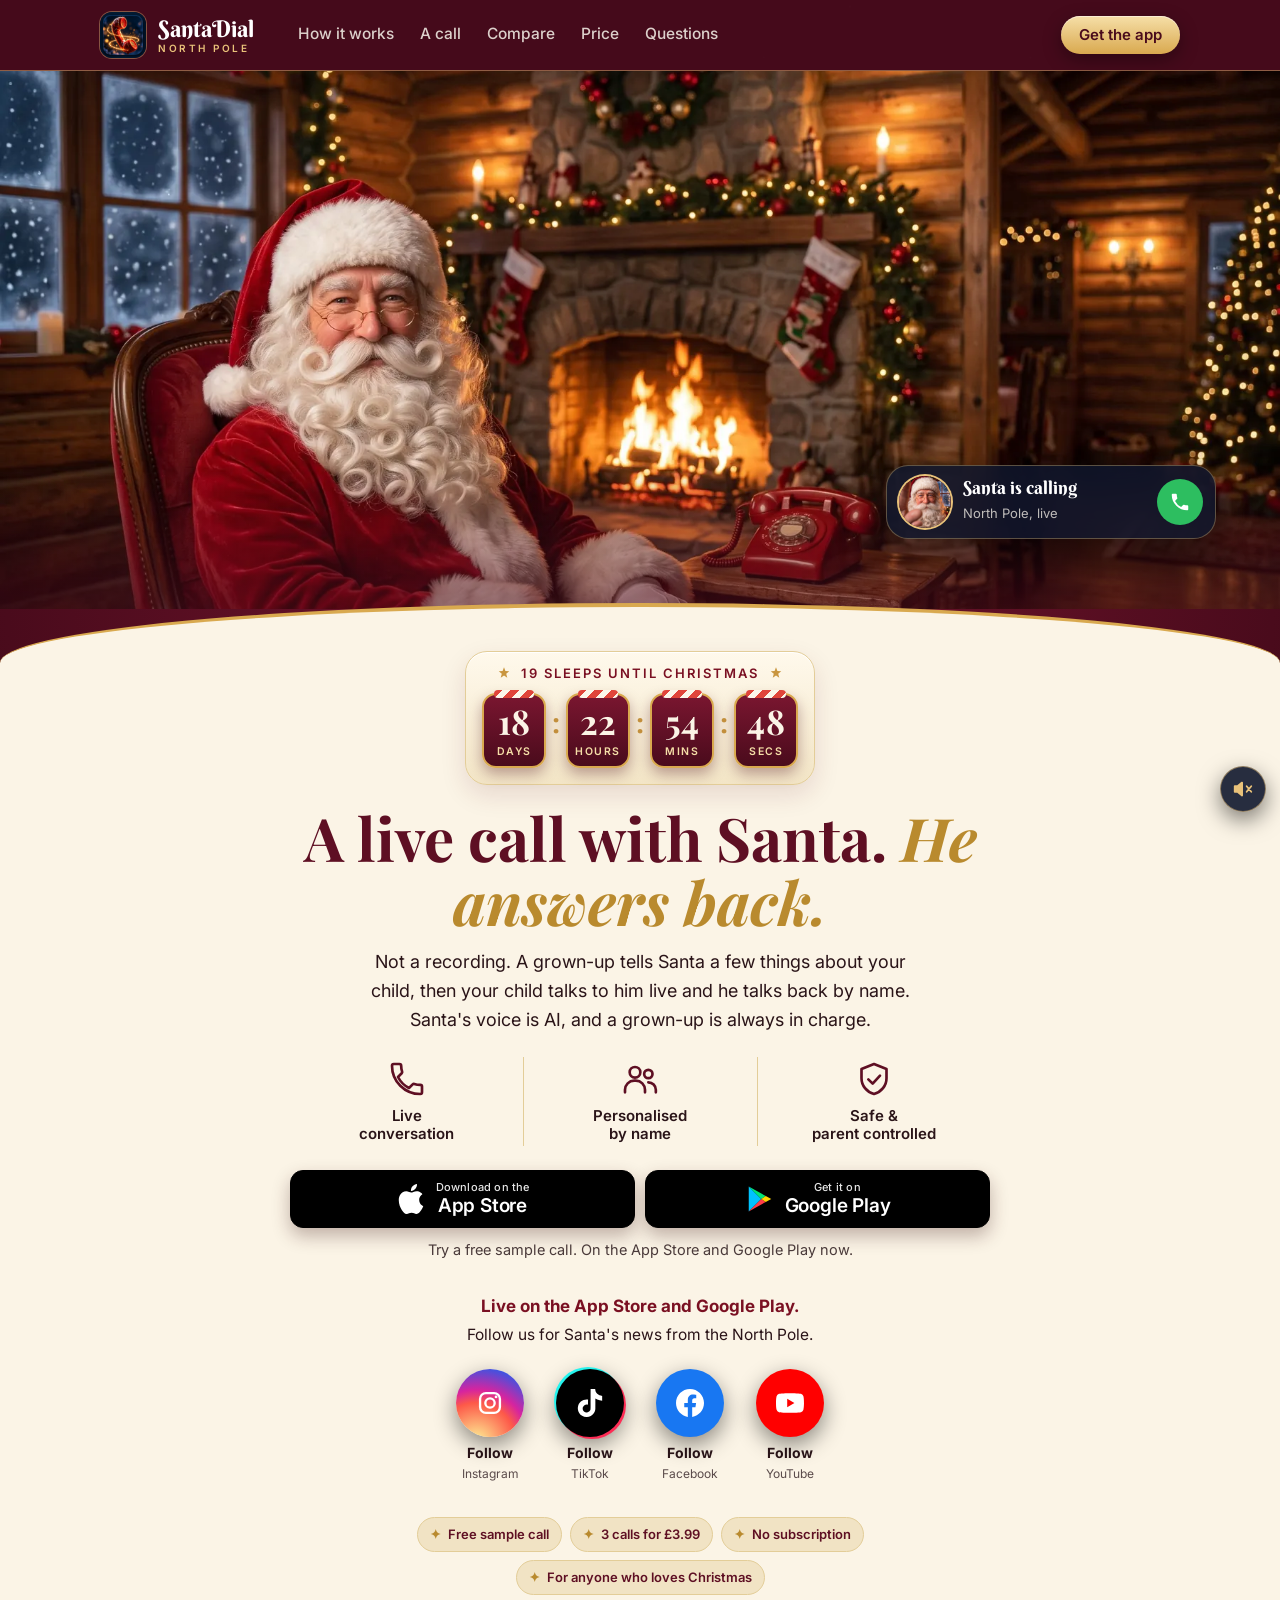
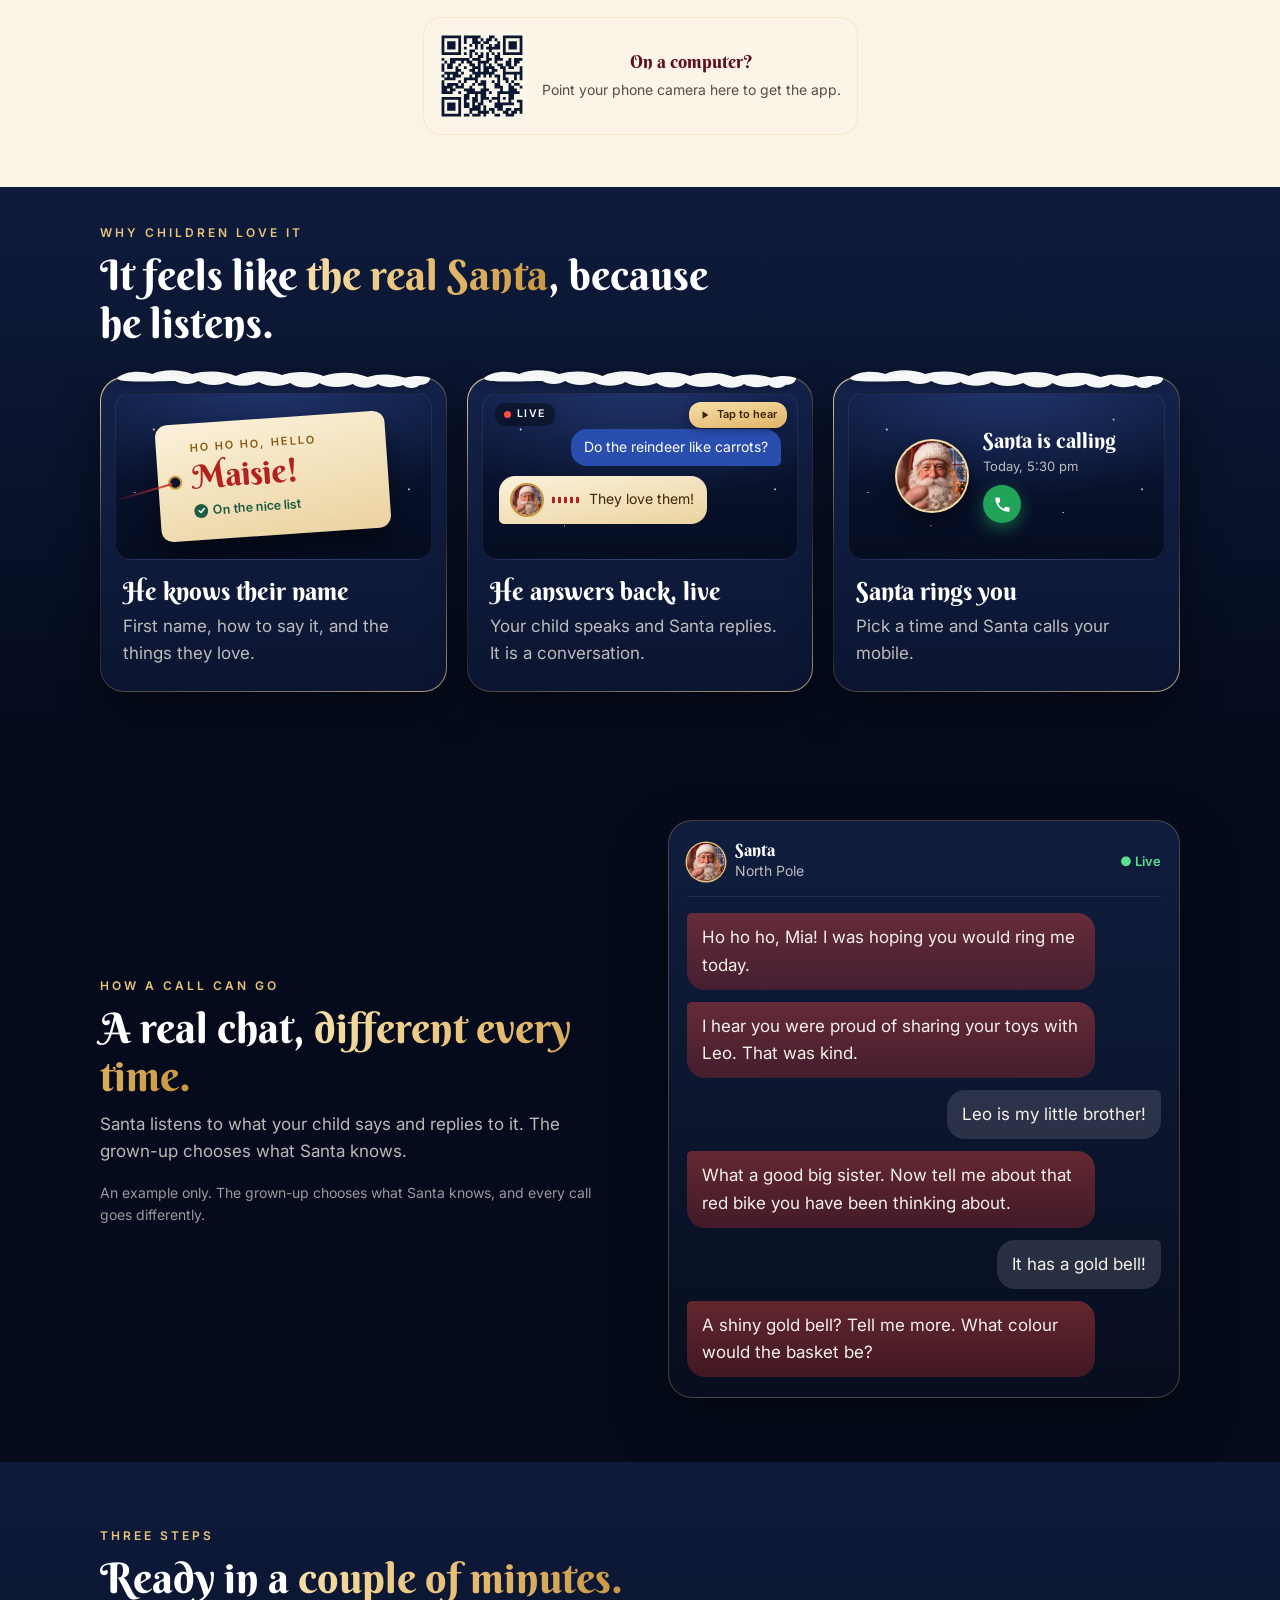
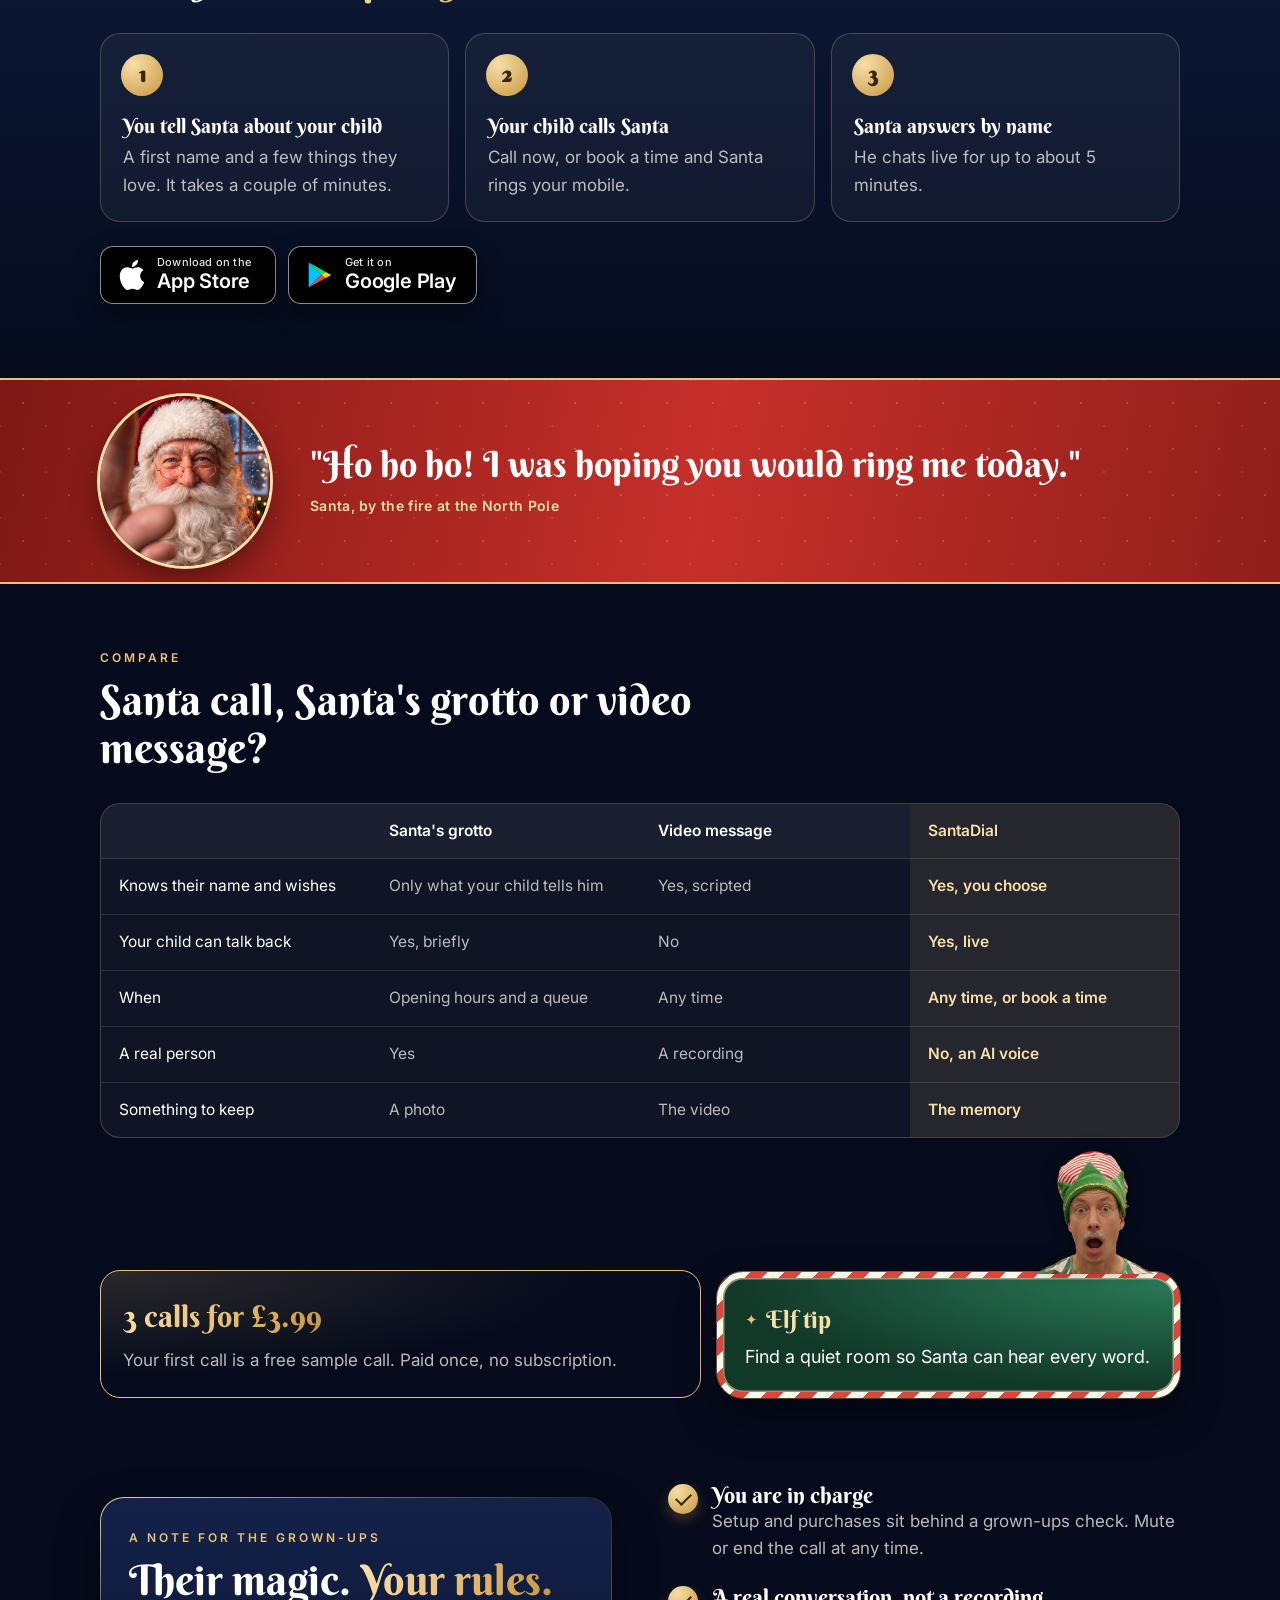
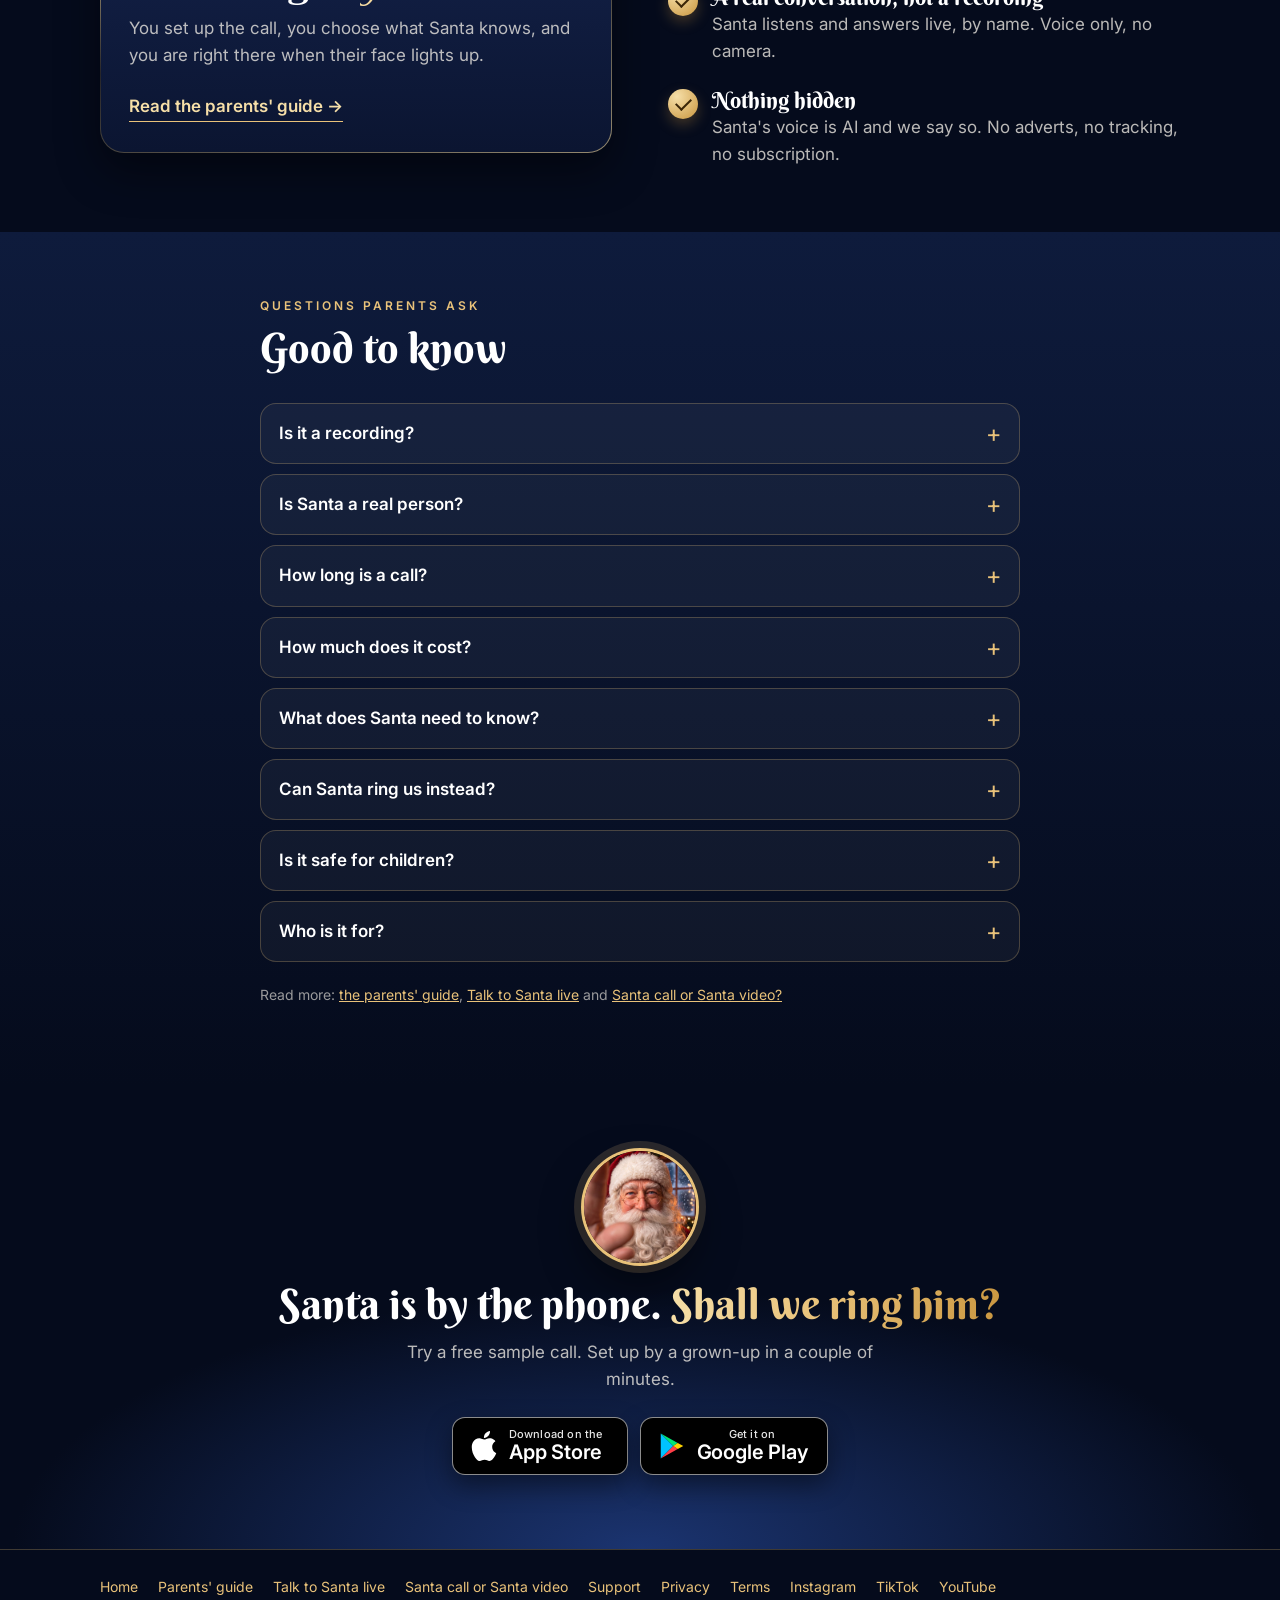
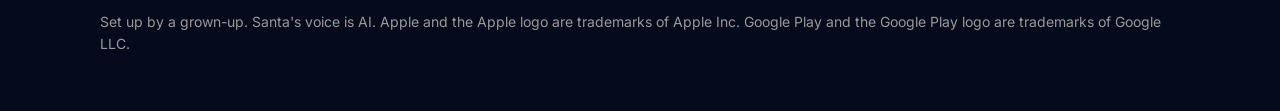
==== commit 649c46e8: "Home page: festive live Christmas countdown timer, On a computer heading colour Co-Authored-By: Clau" ====
--- a/index.html
+++ b/index.html
@@ -309,7 +309,7 @@
 .hero .follow p.ask{color:#2a1418}.hero .follow p.ask b{color:#7a1022;display:block;font-size:17px;margin-bottom:2px}
 .hero .fbtn{color:#2a1418}.hero .fbtn small{color:#5a4a4a}
 .hero .facts{justify-content:center}.hero .facts li{background:#F1E3C4;border-color:#E3CD98;color:#5E0F23}.hero .facts li::before{color:#B98A2E}
-.hero .qr{justify-content:center;color:#2a1418}.hero .qr span{color:#5a4a4a}
+.hero .qr{justify-content:center;color:#2a1418;margin-left:auto;margin-right:auto}.hero .qr b{color:#5E0F23}.hero .qr span{color:#5a4a4a}
 .hero .drift{display:none}
 @media(min-width:940px){
  .hero .wrap{max-width:1120px;display:grid;grid-template-columns:1.05fr .95fr;align-items:center;padding:0 20px;gap:40px}
@@ -368,6 +368,24 @@
 @media(min-width:2800px){:root{--z:2}}
 @media(min-width:3400px){:root{--z:2.4}}
 @media(min-width:4200px){:root{--z:3}}
+
+/* festive countdown */
+.count{display:inline-block;margin:0 auto 20px;padding:14px 16px 16px;border-radius:22px;background:linear-gradient(180deg,#FFF9EC,#F3E5C6);border:1px solid #E3CD98;box-shadow:0 10px 26px rgba(94,15,35,.12),inset 0 1px 0 #fff;max-width:100%}
+.cthead{display:flex;align-items:center;justify-content:center;gap:10px;font:600 13px/1.2 Inter,sans-serif;letter-spacing:2px;text-transform:uppercase;color:#7a1022;margin-bottom:12px}
+.cthead svg{width:14px;height:14px;fill:#C9963F;animation:tw 2.4s ease-in-out infinite}.cthead svg:last-child{animation-delay:1.2s}
+@keyframes tw{0%,100%{transform:scale(1) rotate(0);opacity:1}50%{transform:scale(1.35) rotate(25deg);opacity:.65}}
+.ctgrid{display:flex;align-items:flex-start;justify-content:center;gap:6px}
+.ctgrid>i{font:700 28px/58px Playfair Display,Georgia,serif;color:#C9963F;font-style:normal;animation:blinkc 1s steps(2) infinite}
+@keyframes blinkc{50%{opacity:.25}}
+.ct{position:relative;min-width:64px;padding:0 6px 8px;text-align:center;border-radius:14px;background:linear-gradient(180deg,#7a1630,#4A0B1C);border:2px solid #D9A94F;box-shadow:0 6px 14px rgba(74,11,28,.35)}
+.ct::before{content:"";position:absolute;left:10px;right:10px;top:-5px;height:8px;border-radius:5px;background:repeating-linear-gradient(135deg,#E0453B 0 6px,#FBF6EA 6px 12px)}
+.ct b{display:block;font:700 34px/52px 'Playfair Display',Georgia,serif;color:#FBF4E6;font-variant-numeric:tabular-nums;letter-spacing:.5px}
+.ct small{display:block;font:600 10.5px/1 Inter,sans-serif;letter-spacing:1.5px;text-transform:uppercase;color:#F6DFA8}
+.ct.sec b.pop{animation:popn .45s ease-out}
+@keyframes popn{0%{transform:translateY(-6px) scale(1.12);color:#F6DFA8}100%{transform:none}}
+.count.done .ctgrid{display:none}.count.done .cthead{margin:0;font-size:15px}
+@media(max-width:380px){.ct{min-width:56px}.ct b{font-size:30px}.ctgrid{gap:3px}}
+@media(prefers-reduced-motion:reduce){.cthead svg,.ctgrid>i,.ct.sec b.pop{animation:none}}
 </style>
 <script type="application/ld+json">{"@context": "https://schema.org", "@type": "FAQPage", "mainEntity": [{"@type": "Question", "name": "Is it a recording?", "acceptedAnswer": {"@type": "Answer", "text": "No. Santa answers live. He listens to what your child says and replies to it, so every call goes a little differently."}}, {"@type": "Question", "name": "Is Santa a real person?", "acceptedAnswer": {"@type": "Answer", "text": "No. Santa's voice is AI, and we say so up front. A grown-up sets everything up and stays in charge."}}, {"@type": "Question", "name": "How long is a call?", "acceptedAnswer": {"@type": "Answer", "text": "A call lasts up to about 5 minutes. Santa wraps up kindly, and may run slightly over so he can answer your child's last question."}}, {"@type": "Question", "name": "How much does it cost?", "acceptedAnswer": {"@type": "Answer", "text": "Your first call is a free sample call, once per family. It is a short taste of the full call, which lasts up to about 5 minutes. After that it is 3 calls for £3.99 in the UK, paid once with no subscription. The price in your own store may differ."}}, {"@type": "Question", "name": "What does Santa need to know?", "acceptedAnswer": {"@type": "Answer", "text": "Just a first name. You can also tell him how to say it, their age, brothers and sisters, pets, wishes and what they are proud of. We never ask for a surname, address, school or photos."}}, {"@type": "Question", "name": "Can Santa ring us instead?", "acceptedAnswer": {"@type": "Answer", "text": "Yes. In the grown-ups area you confirm your own UK mobile number with a text code and choose a time. Santa rings you then, and it uses one call."}}, {"@type": "Question", "name": "Is it safe for children?", "acceptedAnswer": {"@type": "Answer", "text": "Grown-ups set it up behind a grown-ups check. Santa never asks children for personal information. If a child shares something sensitive he responds kindly and points them to a trusted grown-up. The app has no adverts and no tracking."}}, {"@type": "Question", "name": "Who is it for?", "acceptedAnswer": {"@type": "Answer", "text": "It is for anyone who loves Christmas. Many callers are children, and big kids, grandparents and whole families are just as welcome. A carer or family member can also set it up for an older person, for example someone with a learning disability."}}]}</script>
 </head>
@@ -384,7 +402,10 @@
  <div class="aurora" aria-hidden="true"></div>
  <div class="wrap">
   <div>
-   <div class="chip"><i></i><span id="sleeps">Santa is taking calls at the North Pole</span></div>
+   <div class="count" id="count" role="timer" aria-live="off">
+    <div class="cthead"><svg viewBox="0 0 24 24" aria-hidden="true"><path d="M12 2l2.4 6.6L21 9l-5.2 4.2L17.6 20 12 16.2 6.4 20l1.8-6.8L3 9l6.6-.4z"/></svg><span id="sleeps">Counting down to Christmas</span><svg viewBox="0 0 24 24" aria-hidden="true"><path d="M12 2l2.4 6.6L21 9l-5.2 4.2L17.6 20 12 16.2 6.4 20l1.8-6.8L3 9l6.6-.4z"/></svg></div>
+    <div class="ctgrid" id="ctgrid"><div class="ct"><b id="cd-d">--</b><small>days</small></div><i>:</i><div class="ct"><b id="cd-h">--</b><small>hours</small></div><i>:</i><div class="ct"><b id="cd-m">--</b><small>mins</small></div><i>:</i><div class="ct sec"><b id="cd-s">--</b><small>secs</small></div></div>
+   </div>
    <h1>A live call with Santa. <span class="gold">He answers back.</span></h1>
    <p class="lede">Not a recording. A grown-up tells Santa a few things about your child, then your child talks to him live and he talks back by name. Santa's voice is AI, and a grown-up is always in charge.</p>
    <ul class="trio"><li><svg viewBox="0 0 24 24" aria-hidden="true"><path d="M6.6 10.8a15.1 15.1 0 0 0 6.6 6.6l2.2-2.2a1 1 0 0 1 1-.25c1.1.37 2.3.57 3.6.57a1 1 0 0 1 1 1V20a1 1 0 0 1-1 1A17 17 0 0 1 3 4a1 1 0 0 1 1-1h3.5a1 1 0 0 1 1 1c0 1.25.2 2.45.57 3.57a1 1 0 0 1-.25 1z"/></svg>Live<br>conversation</li><li><svg viewBox="0 0 24 24" aria-hidden="true"><circle cx="9" cy="8" r="3.2"/><path d="M3 20v-1.5A5.5 5.5 0 0 1 8.5 13h1A5.5 5.5 0 0 1 15 18.5V20"/><circle cx="17" cy="9" r="2.5"/><path d="M17 14a4.5 4.5 0 0 1 4.5 4.5V20"/></svg>Personalised<br>by name</li><li><svg viewBox="0 0 24 24" aria-hidden="true"><path d="M12 3 4.5 6v5.5c0 4.5 3.1 8.2 7.5 9.5 4.4-1.3 7.5-5 7.5-9.5V6z"/><path d="m8.6 12.2 2.6 2.6 4.4-4.8"/></svg>Safe &amp;<br>parent controlled</li></ul>
@@ -545,10 +566,27 @@
   // Until both stores are live: push visitors to follow us. Hidden once both are live.
   if (IOS_LIVE && ANDROID_LIVE) { $$(".js-prelaunch").forEach(function (e) { e.style.display = "none"; }); }
   else if (!(ANDROID_LIVE && !isIOS)) { document.body.classList.add("prelaunch"); var dl = document.getElementById("dockline"); if (dl) dl.textContent = ANDROID_LIVE ? "iPhone coming very soon" : "Follow for free calls"; }
-  // Sleeps until Christmas
-  var now = new Date(), y = now.getFullYear(), xmas = new Date(y, 11, 25);
-  var days = Math.ceil((xmas - new Date(y, now.getMonth(), now.getDate())) / 864e5);
-  if (days > 0 && days <= 120) document.getElementById("sleeps").textContent = days + (days === 1 ? " sleep" : " sleeps") + " until Christmas";
+  // Festive countdown to Christmas morning (visitor's own clock)
+  (function () {
+    var box = document.getElementById("count"), lab = document.getElementById("sleeps");
+    var d = document.getElementById("cd-d"), h = document.getElementById("cd-h"), m = document.getElementById("cd-m"), sc = document.getElementById("cd-s");
+    var now0 = new Date(), yr = now0.getFullYear();
+    var xmas = new Date(yr, 11, 25, 0, 0, 0);
+    if (now0 >= new Date(yr, 11, 26)) xmas = new Date(yr + 1, 11, 25, 0, 0, 0);
+    function two(n) { return n < 10 ? "0" + n : "" + n; }
+    function tick() {
+      var now = new Date(), ms = xmas - now;
+      if (now.getMonth() === 11 && now.getDate() === 25) { box.classList.add("done"); lab.textContent = "Merry Christmas from Santa and the elves!"; return false; }
+      if (ms < 0) ms = 0;
+      var t = Math.floor(ms / 1000), days = Math.floor(t / 86400);
+      d.textContent = days; h.textContent = two(Math.floor(t % 86400 / 3600)); m.textContent = two(Math.floor(t % 3600 / 60));
+      var ns = two(t % 60); if (sc.textContent !== ns) { sc.textContent = ns; sc.classList.remove("pop"); void sc.offsetWidth; sc.classList.add("pop"); }
+      var sleeps = Math.ceil(ms / 864e5);
+      lab.textContent = sleeps + (sleeps === 1 ? " sleep" : " sleeps") + " until Christmas";
+      return true;
+    }
+    if (tick()) setInterval(tick, 1000);
+  })();
   // Sticky download bar appears once the hero buttons scroll away
   var dock = document.getElementById("dock"), hero = document.querySelector(".js-hero");
   if ("IntersectionObserver" in window) {
